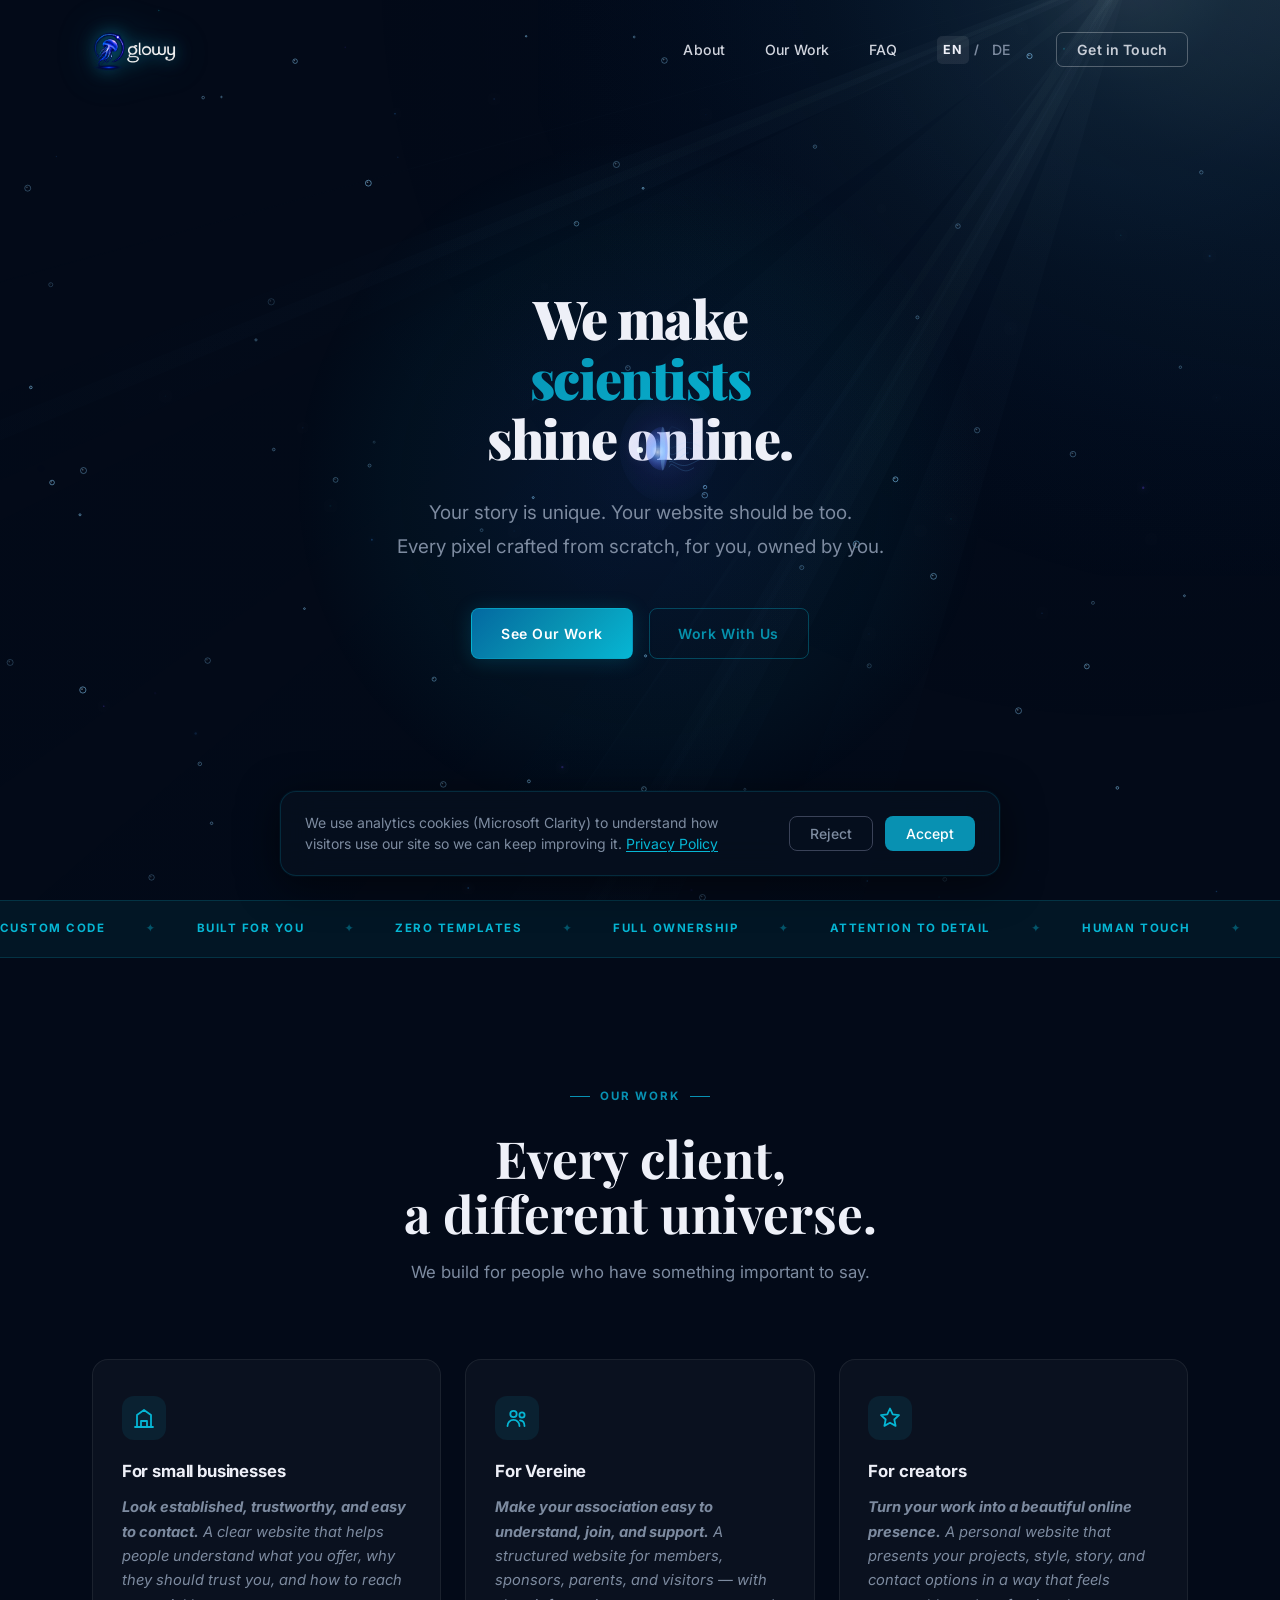
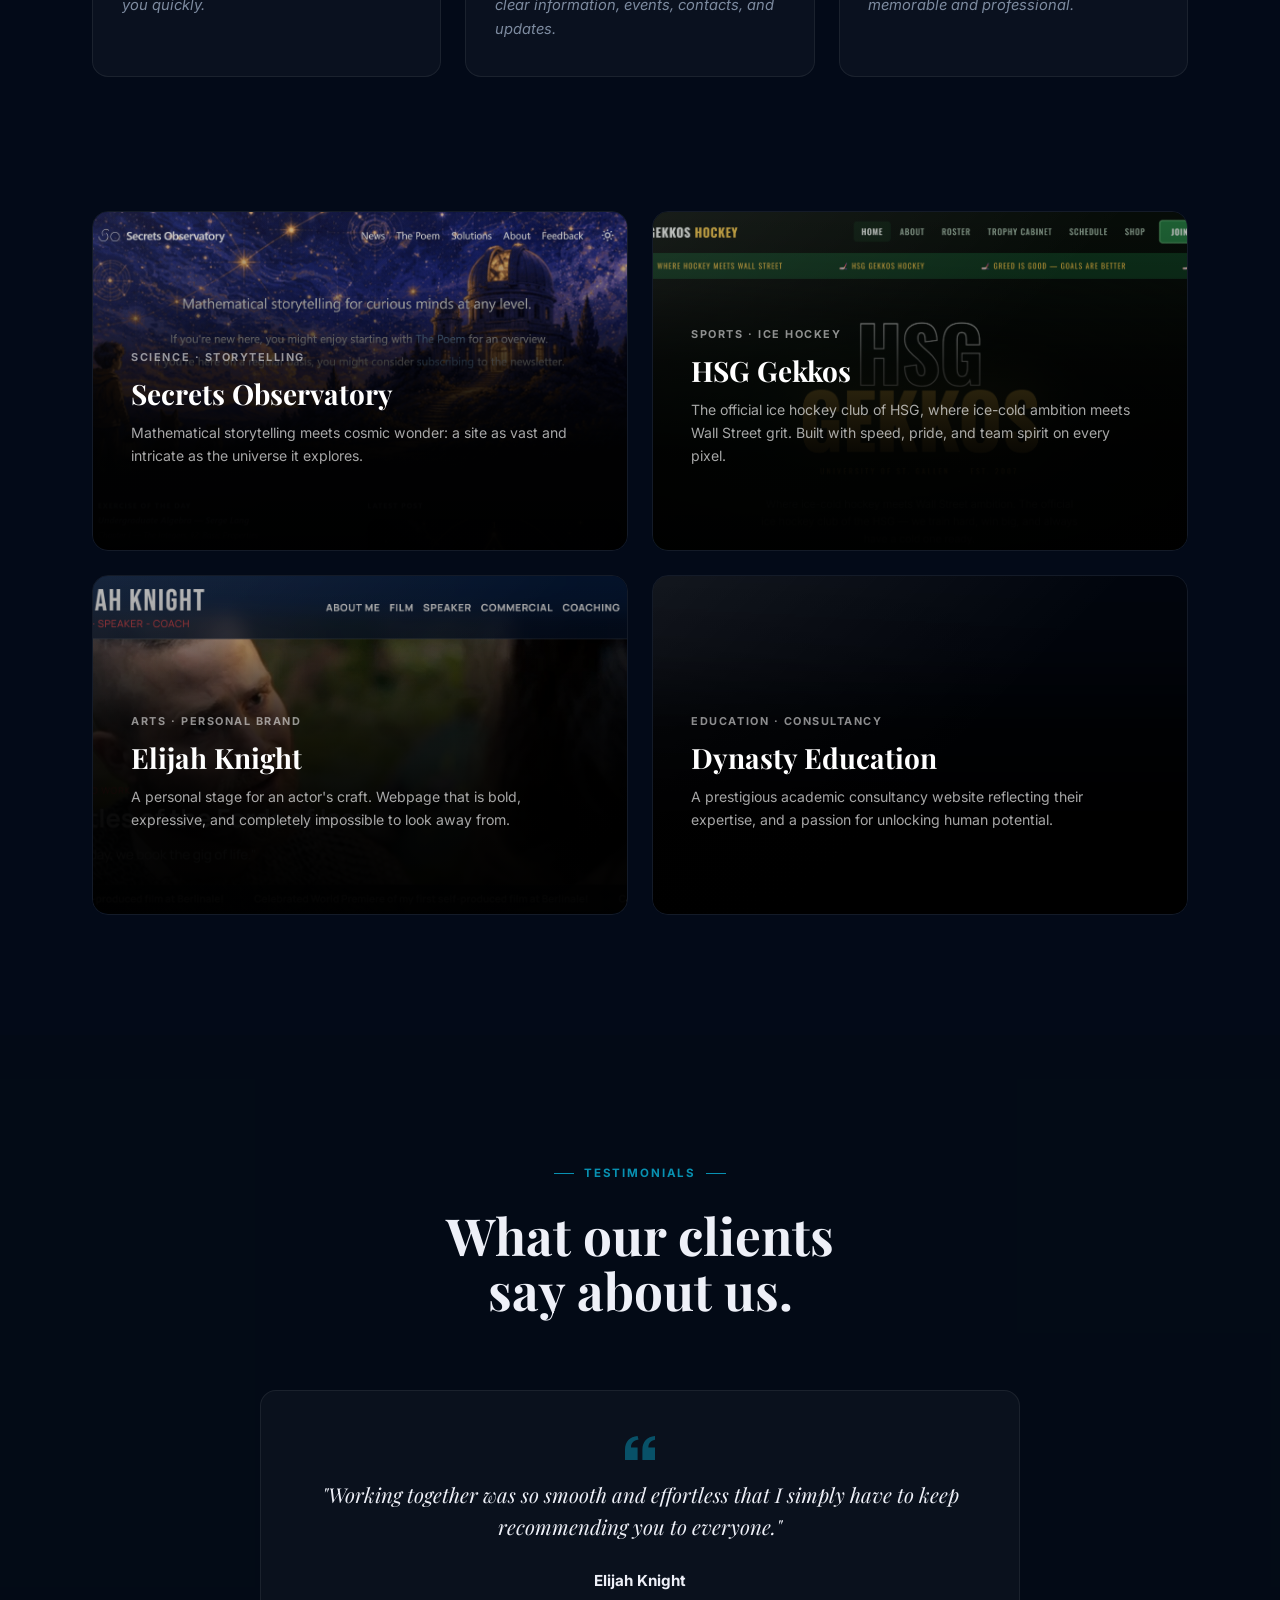
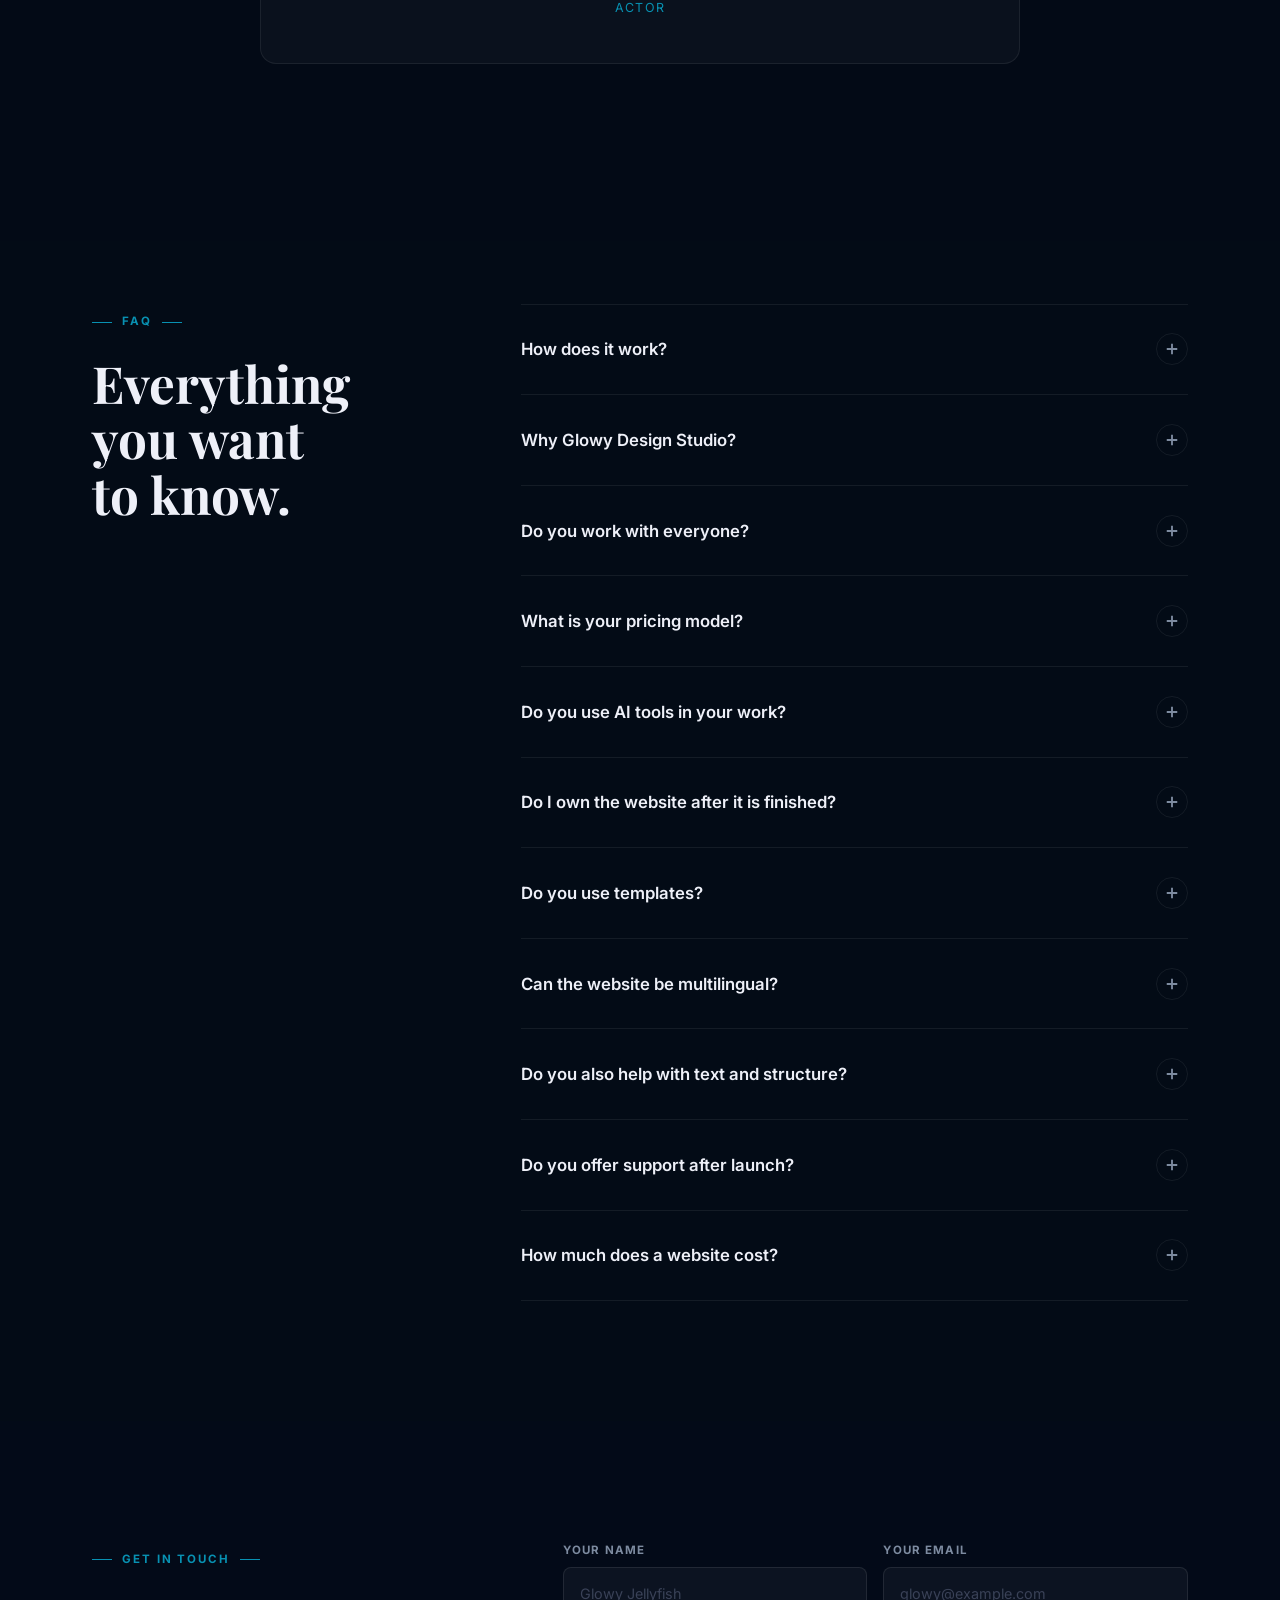
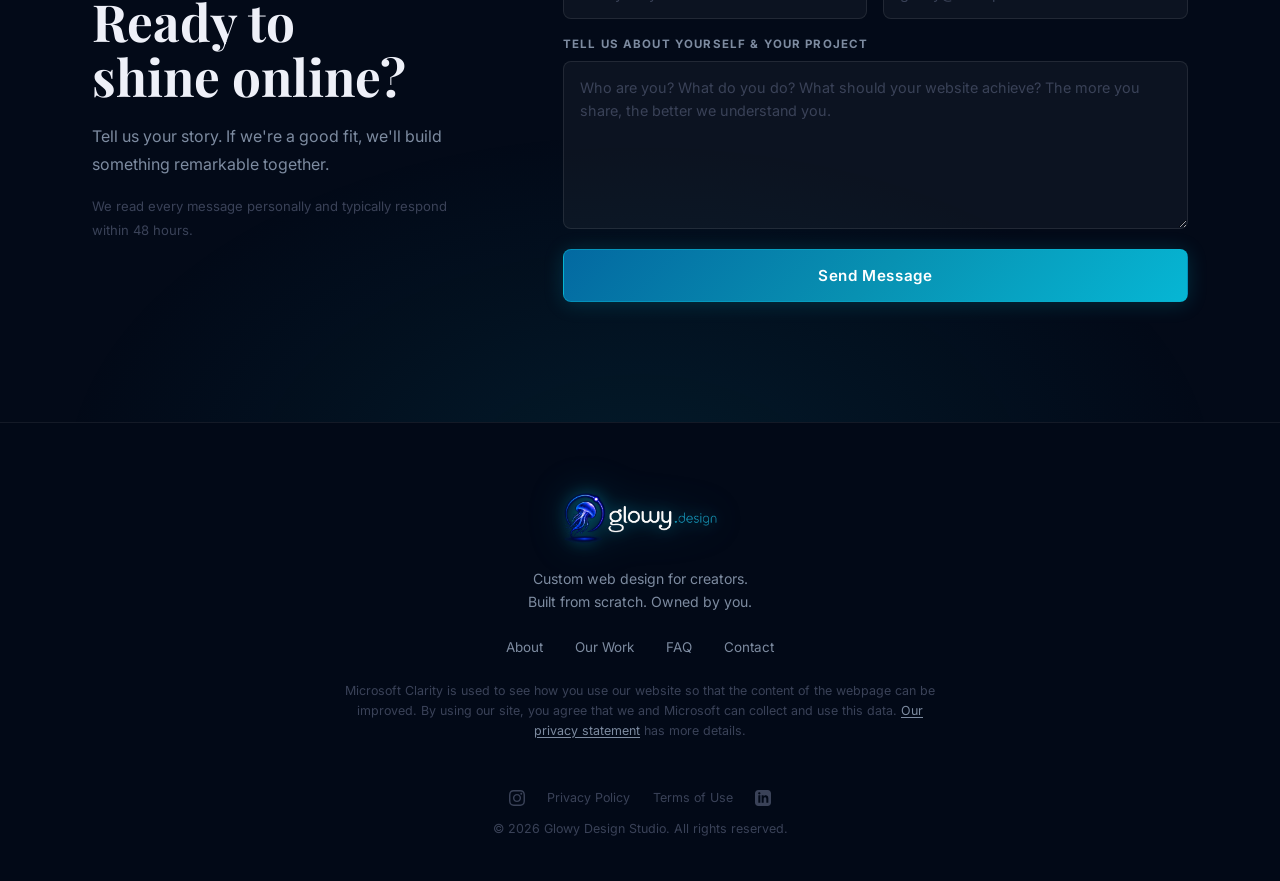
==== index.html @ 8c98df12 "updated faqs abd text" ====
<!DOCTYPE html>
<html lang="en">
<head>
  <meta charset="UTF-8">
  <meta name="viewport" content="width=device-width, initial-scale=1.0">
  <title>Glowy Design Studio │ Custom Web for Individual Creators</title>
  <meta name="description" content="Custom websites for scientists, athletes, artists, and creators. Built from scratch, tailored to you, owned by you.">
  <link rel="canonical" href="https://glowy.design/">
  <link rel="alternate" hreflang="en" href="https://glowy.design/">
  <link rel="alternate" hreflang="de" href="https://glowy.design/de/">
  <link rel="alternate" hreflang="x-default" href="https://glowy.design/">
  <meta name="robots" content="index, follow">
  <meta name="theme-color" content="#030a18">
  <meta property="og:type" content="website">
  <meta property="og:site_name" content="Glowy Design Studio">
  <meta property="og:title" content="Glowy Design Studio │ Custom Web for Individual Creators">
  <meta property="og:description" content="Custom websites for scientists, athletes, artists, and creators. Built from scratch, tailored to you, owned by you.">
  <meta property="og:url" content="https://glowy.design/">
  <meta property="og:image" content="https://glowy.design/Assets/Logo/LogoGlowyDesign.jpg">
  <meta property="og:locale" content="en_US">
  <meta property="og:locale:alternate" content="de_DE">
  <meta name="twitter:card" content="summary_large_image">
  <meta name="twitter:title" content="Glowy Design Studio │ Custom Web for Individual Creators">
  <meta name="twitter:description" content="Custom websites for scientists, athletes, artists, and creators. Built from scratch, tailored to you, owned by you.">
  <meta name="twitter:image" content="https://glowy.design/Assets/Logo/LogoGlowyDesign.jpg">
  <link rel="icon" href="Assets/Logo/transparentglowyfavicon.png" type="image/png">
  <link rel="preconnect" href="https://fonts.googleapis.com">
  <link rel="preconnect" href="https://fonts.gstatic.com" crossorigin>
  <link href="https://fonts.googleapis.com/css2?family=Playfair+Display:ital,wght@0,700;0,900;1,700&family=Inter:wght@300;400;500;600;700&display=swap" rel="stylesheet">
  <link rel="stylesheet" href="style.css">
  <script type="application/ld+json">
  {
    "@context": "https://schema.org",
    "@type": "ProfessionalService",
    "name": "Glowy Design Studio",
    "url": "https://glowy.design/",
    "logo": "https://glowy.design/Assets/Logo/LogoGlowyDesign.jpg",
    "image": "https://glowy.design/Assets/Logo/LogoGlowyDesign.jpg",
    "description": "Custom websites for scientists, athletes, artists, and creators. Built from scratch, tailored to you, owned by you.",
    "areaServed": "Worldwide",
    "availableLanguage": ["English", "German"],
    "sameAs": [
      "https://www.instagram.com/glowy.jellyfish?igsh=MWVpdTN0enRxMTg2bg==",
      "https://www.linkedin.com/company/glowy-design/"
    ]
  }
  </script>
</head>
<body>

  <div class="cursor" id="cursor"></div>
  <div class="cursor-ring" id="cursorRing"></div>

  <!-- NAV -->
  <nav id="navbar">
    <div class="nav-container">
      <a href="#hero" class="logo-img"><img src="Assets/Logo/transparentglowy.png" alt="Glowy Design Studio"></a>
      <ul class="nav-links" id="navLinks">
        <li class="mobile-nav-brand"><a href="#hero"><img src="Assets/Logo/transparentglowy.png" alt="Glowy Design Studio"></a></li>
        <li><a href="about.html">About</a></li>
        <li><a href="#showcase">Our Work</a></li>
        <li><a href="#faq">FAQ</a></li>
        <li class="nav-lang"><span class="active" aria-current="true">EN</span><span class="nav-lang-sep">/</span><a href="de/index.html" hreflang="de">DE</a></li>
        <li><a href="#contact" class="nav-cta">Get in Touch</a></li>
      </ul>
      <button class="nav-toggle" id="navToggle" aria-label="Menu">
        <span></span><span></span><span></span>
      </button>
    </div>
  </nav>

  <!-- HERO -->
  <section id="hero">
    <canvas id="particleCanvas"></canvas>
    <div class="hero-orb"></div>
    <div class="hero-content reveal">
      <h1 class="hero-headline">
        We make<br>
        <span id="rotatingWord" class="hero-rotating">exciting projects</span><br>
        shine online.
      </h1>
      <p class="hero-sub">Your story is unique. Your website should be too.<br>Every pixel crafted from scratch, for you, owned by you.</p>
      <div class="hero-ctas">
        <a href="#showcase" class="btn btn-primary">See Our Work</a>
        <a href="#contact" class="btn btn-ghost">Work With Us</a>
      </div>
    </div>
    <div class="hero-scroll"><div class="scroll-line"></div></div>
  </section>

  <!-- MARQUEE -->
  <div class="marquee-band" aria-hidden="true">
    <div class="marquee-track">
      <span>Custom Code</span><span class="mdot">✦</span>
      <span>Built for You</span><span class="mdot">✦</span>
      <span>Zero Templates</span><span class="mdot">✦</span>
      <span>Full Ownership</span><span class="mdot">✦</span>
      <span>Attention to Detail</span><span class="mdot">✦</span>
      <span>Human Touch</span><span class="mdot">✦</span>
      <span>You Are the King</span><span class="mdot">✦</span>
      <span>Custom Code</span><span class="mdot">✦</span>
      <span>Built for You</span><span class="mdot">✦</span>
      <span>Zero Templates</span><span class="mdot">✦</span>
      <span>Full Ownership</span><span class="mdot">✦</span>
      <span>Attention to Detail</span><span class="mdot">✦</span>
      <span>Human Touch</span><span class="mdot">✦</span>
      <span>You Are the King</span><span class="mdot">✦</span>
    </div>
  </div>

  <!-- SHOWCASE -->
  <section id="showcase">
    <div class="container">
      <div class="section-header reveal">
        <span class="eyebrow">Our Work</span>
        <h2>Every client,<br>a different universe.</h2>
        <p class="section-sub">We build for people who have something important to say.</p>
      </div>

      <div class="client-types-grid">
        <div class="client-type-card reveal-item">
          <span class="client-type-icon">
            <svg width="24" height="24" viewBox="0 0 24 24" fill="none" stroke="currentColor" stroke-width="1.8" stroke-linecap="round" stroke-linejoin="round"><path d="M3 21h18M5 21V9l7-5 7 5v12M9 21v-6h6v6"/></svg>
          </span>
          <h4>For small businesses</h4>
          <p><strong>Look established, trustworthy, and easy to contact.</strong> A clear website that helps people understand what you offer, why they should trust you, and how to reach you quickly.</p>
        </div>
        <div class="client-type-card reveal-item">
          <span class="client-type-icon">
            <svg width="24" height="24" viewBox="0 0 24 24" fill="none" stroke="currentColor" stroke-width="1.8" stroke-linecap="round" stroke-linejoin="round"><circle cx="8.5" cy="8" r="3.2"/><circle cx="17" cy="9" r="2.6"/><path d="M2.5 20c0-3.6 2.7-6.2 6-6.2s6 2.6 6 6.2"/><path d="M15 14.3c2.6.2 4.5 2.5 4.5 5.7"/></svg>
          </span>
          <h4>For Vereine</h4>
          <p><strong>Make your association easy to understand, join, and support.</strong> A structured website for members, sponsors, parents, and visitors — with clear information, events, contacts, and updates.</p>
        </div>
        <div class="client-type-card reveal-item">
          <span class="client-type-icon">
            <svg width="24" height="24" viewBox="0 0 24 24" fill="none" stroke="currentColor" stroke-width="1.8" stroke-linecap="round" stroke-linejoin="round"><path d="M12 2.5l2.7 5.9 6.3.7-4.7 4.4 1.3 6.4-5.6-3.2-5.6 3.2 1.3-6.4-4.7-4.4 6.3-.7z"/></svg>
          </span>
          <h4>For creators</h4>
          <p><strong>Turn your work into a beautiful online presence.</strong> A personal website that presents your projects, style, story, and contact options in a way that feels memorable and professional.</p>
        </div>
      </div>

      <p class="showcase-lead reveal">Here are some of the worlds we've created.</p>

      <div class="projects-grid">

        <a href="https://secretsobservatory.com/" target="_blank" rel="noopener" class="project-card reveal-item">
          <div class="card-bg" style="background-image:linear-gradient(rgba(0,0,0,0.15),rgba(0,0,0,0.15)),url('Assets/SecretsObservatory.png');background-size:cover;background-position:center top;"></div>
          <div class="card-shine"></div>
          <div class="card-content">
            <span class="card-tag">Science · Storytelling</span>
            <h3>Secrets Observatory</h3>
            <p>Mathematical storytelling meets cosmic wonder: a site as vast and intricate as the universe it explores.</p>
            <span class="card-link">Visit Site <svg width="14" height="14" viewBox="0 0 24 24" fill="none" stroke="currentColor" stroke-width="2.5"><path d="M7 17L17 7M17 7H7M17 7v10"/></svg></span>
          </div>
        </a>
        
        <a href="https://flairysky.github.io/gekkos/" target="_blank" rel="noopener" class="project-card reveal-item">
          <div class="card-bg" style="background-image:linear-gradient(rgba(0,0,0,0.2),rgba(0,0,0,0.2)),url('Assets/IcehockeyTeam.png');background-size:cover;background-position:center top;"></div>
          <div class="card-shine"></div>
          <div class="card-content">
            <span class="card-tag">Sports · Ice Hockey</span>
            <h3>HSG Gekkos</h3>
            <p>The official ice hockey club of HSG, where ice-cold ambition meets Wall Street grit. Built with speed, pride, and team spirit on every pixel.</p>
            <span class="card-link">Visit Site <svg width="14" height="14" viewBox="0 0 24 24" fill="none" stroke="currentColor" stroke-width="2.5"><path d="M7 17L17 7M17 7H7M17 7v10"/></svg></span>
          </div>
        </a>

        <a href="https://actorelijahknight.github.io/ActorEliah/" target="_blank" rel="noopener" class="project-card reveal-item">
          <div class="card-bg" style="background-image:linear-gradient(rgba(0,0,0,0.28),rgba(0,0,0,0.28)),url('Assets/EliahKnight.png');background-size:cover;background-position:center top;"></div>
          <div class="card-shine"></div>
          <div class="card-content">
            <span class="card-tag">Arts · Personal Brand</span>
            <h3>Elijah Knight</h3>
            <p>A personal stage for an actor's craft. Webpage that is bold, expressive, and completely impossible to look away from.</p>
            <span class="card-link">Visit Site <svg width="14" height="14" viewBox="0 0 24 24" fill="none" stroke="currentColor" stroke-width="2.5"><path d="M7 17L17 7M17 7H7M17 7v10"/></svg></span>
          </div>
        </a>

        <a href="https://dynastyeducation.org/" target="_blank" rel="noopener" class="project-card reveal-item">
          <div class="card-bg" style="background-image:linear-gradient(rgba(0,0,0,0.42),rgba(0,0,0,0.42)),url('Assets/DynastyEducation.png');background-size:cover;background-position:center top;"></div>
          <div class="card-shine"></div>
          <div class="card-content">
            <span class="card-tag">Education · Consultancy</span>
            <h3>Dynasty Education</h3>
            <p>A prestigious academic consultancy website reflecting their expertise, and a passion for unlocking human potential.</p>
            <span class="card-link">Visit Site <svg width="14" height="14" viewBox="0 0 24 24" fill="none" stroke="currentColor" stroke-width="2.5"><path d="M7 17L17 7M17 7H7M17 7v10"/></svg></span>
          </div>
        </a>

      </div>
    </div>
  </section>

  <!-- TESTIMONIALS -->
  <section id="testimonials">
    <div class="container">
      <div class="section-header reveal">
        <span class="eyebrow">Testimonials</span>
        <h2>What our clients<br>say about us.</h2>
      </div>
      <div class="testimonial-grid">
        <div class="testimonial-card reveal-item">
          <span class="quote-mark" aria-hidden="true">
            <svg width="30" height="24" viewBox="0 0 30 24" fill="currentColor"><path d="M0 24V13.8C0 5.4 4.8 0.6 12.6 0L13.5 3.6C8.4 4.5 6 7.2 6 11.4H12.6V24H0ZM17.4 24V13.8C17.4 5.4 22.2 0.6 30 0L30.9 3.6C25.8 4.5 23.4 7.2 23.4 11.4H30V24H17.4Z"/></svg>
          </span>
          <p class="testimonial-text">"Working together was so smooth and effortless that I simply have to keep recommending you to everyone."</p>
          <div class="testimonial-author">
            <span class="testimonial-name">Elijah Knight</span>
            <span class="testimonial-role">Actor</span>
          </div>
        </div>
      </div>
    </div>
  </section>

  <!-- FAQ -->
  <section id="faq">
    <div class="container">
      <div class="faq-layout">
        <div class="faq-header reveal-left">
          <span class="eyebrow">FAQ</span>
          <h2>Everything<br>you want<br>to know.</h2>
        </div>
        <div class="faq-items">

          <div class="faq-item reveal-item">
            <button class="faq-q" aria-expanded="false">
              How does it work?
              <span class="faq-icon">
                <svg width="18" height="18" viewBox="0 0 24 24" fill="none" stroke="currentColor" stroke-width="2.5"><path d="M12 5v14M5 12h14"/></svg>
              </span>
            </button>
            <div class="faq-a">
              <div class="faq-ai">
                <p>Our process is built entirely around you — not a template, not a trend, not an algorithm. Here's how it goes:</p>
                <ul>
                  <li><strong>Deep alignment.</strong> We start by getting to know you: your personality, goals, and aesthetic. We want to understand what you want to communicate to the world before we write a single line.</li>
                  <li><strong>Built from scratch.</strong> Every line of code, every design decision, every animation is created from the ground up. We never use templates or pre-built components.</li>
                  <li><strong>You own it completely.</strong> When your site is ready, every file is transferred to you. It's yours, no strings attached, no platform lock-in.</li>
                  <li><strong>You're in control.</strong> Update it yourself whenever you like, or let us handle it for a small monthly fee. Send us your content (news, photos, updates) and we'll implement it quickly and beautifully.</li>
                  <li><strong>Analytics that matter.</strong> We set up tracking so you can see exactly how your site performs. This means that you can seewho visits, what they engage with, and where you can improve. Data drives every iteration.</li>
                  <li><strong>We evolve with you.</strong> As you grow, your website can grow too. We're always available for adjustments and new chapters whenever you need them.</li>
                </ul>
              </div>
            </div>
          </div>

          <div class="faq-item reveal-item">
            <button class="faq-q" aria-expanded="false">
              Why Glowy Design Studio?
              <span class="faq-icon">
                <svg width="18" height="18" viewBox="0 0 24 24" fill="none" stroke="currentColor" stroke-width="2.5"><path d="M12 5v14M5 12h14"/></svg>
              </span>
            </button>
            <div class="faq-a">
              <div class="faq-ai">
                <p>There are many designers out there. Here's what makes us different:</p>
                <ul>
                  <li><strong>The human touch AI can't replace.</strong> AI can generate a website in seconds. It cannot understand your story, your nuance, your vision. We can. And we do.</li>
                  <li><strong>Zero templates, ever.</strong> Your website will never look like anyone else's. Everything is designed and built from scratch, for you individually.</li>
                  <li><strong>You own everything.</strong> This is not a subscription to our platform. You receive the full codebase and own it outright.</li>
                  <li><strong>Obsessive attention to detail.</strong> Have a look at the sample of our past work: every element, every interaction is intentional. We don't ship anything we're not proud of.</li>
                  <li><strong>Marketing built in.</strong> A beautiful website is only half the story. We build with your audience in mind, making sure your site works hard for you.</li>
                  <li><strong>Quick, responsive updates.</strong> Need to add news, refresh a bio, or update a section? We move fast and keep your site current.</li>
                </ul>
              </div>
            </div>
          </div>

          <div class="faq-item reveal-item">
            <button class="faq-q" aria-expanded="false">
              Do you work with everyone?
              <span class="faq-icon">
                <svg width="18" height="18" viewBox="0 0 24 24" fill="none" stroke="currentColor" stroke-width="2.5"><path d="M12 5v14M5 12h14"/></svg>
              </span>
            </button>
            <div class="faq-a">
              <div class="faq-ai">
                <p>Honestly? No, and we say that with pride.</p>
                <p>We take on a very limited number of projects because we believe every client deserves our full, undivided attention. We carefully select who we work with, not to be exclusive for the sake of it, but because the quality of our work demands genuine focus and real connection.</p>
                <p>Before we begin anything, we want to truly understand your world, your audience, and your ambitions. As you can see in our past works, we pay attention to every small detail, every nuance, every element done to perfection. That level of care simply isn't possible if we're juggling dozens of projects at once.</p>
                <p>If you take your work seriously and want a web presence that reflects that, we'd love to talk.</p>
              </div>
            </div>
          </div>

          <div class="faq-item reveal-item">
            <button class="faq-q" aria-expanded="false">
              What is your pricing model?
              <span class="faq-icon">
                <svg width="18" height="18" viewBox="0 0 24 24" fill="none" stroke="currentColor" stroke-width="2.5"><path d="M12 5v14M5 12h14"/></svg>
              </span>
            </button>
            <div class="faq-a">
              <div class="faq-ai">
                <p>Since, every project we work on is very unique, there is no single standardized pricing model we would follow.</p>
                <p>We believe in meeting clients individual needs and expectations, which is why we prefer to discuss the specifics of each project individually.</p>
              </div>
            </div>
          </div>

          <div class="faq-item reveal-item">
            <button class="faq-q" aria-expanded="false">
              Do you use AI tools in your work?
              <span class="faq-icon">
                <svg width="18" height="18" viewBox="0 0 24 24" fill="none" stroke="currentColor" stroke-width="2.5"><path d="M12 5v14M5 12h14"/></svg>
              </span>
            </button>
            <div class="faq-a">
              <div class="faq-ai">
                <p>Yes, as not using them would lead to inefficiencies, dramatically higher costs for our clients, and missed opportunities.</p>
                <p>However, we are aware that the value we bring to you is in our personal touch and understanding, and is not generated by AI tools, which we use strategically to streamline our workflow and iterate quicker, among other things.</p>

              </div>
            </div>
          </div>

          <div class="faq-item reveal-item">
            <button class="faq-q" aria-expanded="false">
              Do I own the website after it is finished?
              <span class="faq-icon">
                <svg width="18" height="18" viewBox="0 0 24 24" fill="none" stroke="currentColor" stroke-width="2.5"><path d="M12 5v14M5 12h14"/></svg>
              </span>
            </button>
            <div class="faq-a">
              <div class="faq-ai">
                <p>Yes. Your website is fully yours. You own the code, content, design assets, and final files created for your project.</p>
              </div>
            </div>
          </div>

          <div class="faq-item reveal-item">
            <button class="faq-q" aria-expanded="false">
              Do you use templates?
              <span class="faq-icon">
                <svg width="18" height="18" viewBox="0 0 24 24" fill="none" stroke="currentColor" stroke-width="2.5"><path d="M12 5v14M5 12h14"/></svg>
              </span>
            </button>
            <div class="faq-a">
              <div class="faq-ai">
                <p>No. We do not simply fill generic templates. Every website is designed around your project, your story, and your audience.</p>
              </div>
            </div>
          </div>

          <div class="faq-item reveal-item">
            <button class="faq-q" aria-expanded="false">
              Can the website be multilingual?
              <span class="faq-icon">
                <svg width="18" height="18" viewBox="0 0 24 24" fill="none" stroke="currentColor" stroke-width="2.5"><path d="M12 5v14M5 12h14"/></svg>
              </span>
            </button>
            <div class="faq-a">
              <div class="faq-ai">
                <p>Yes. We can build multilingual websites for clients who want to reach audiences in different languages, for example English and German, or German and French.</p>
              </div>
            </div>
          </div>

          <div class="faq-item reveal-item">
            <button class="faq-q" aria-expanded="false">
              Do you also help with text and structure?
              <span class="faq-icon">
                <svg width="18" height="18" viewBox="0 0 24 24" fill="none" stroke="currentColor" stroke-width="2.5"><path d="M12 5v14M5 12h14"/></svg>
              </span>
            </button>
            <div class="faq-a">
              <div class="faq-ai">
                <p>Yes. We help you shape the structure, messaging, and wording of the website so that visitors quickly understand who you are, what you offer, and how to contact you.</p>
              </div>
            </div>
          </div>

          <div class="faq-item reveal-item">
            <button class="faq-q" aria-expanded="false">
              Do you offer support after launch?
              <span class="faq-icon">
                <svg width="18" height="18" viewBox="0 0 24 24" fill="none" stroke="currentColor" stroke-width="2.5"><path d="M12 5v14M5 12h14"/></svg>
              </span>
            </button>
            <div class="faq-a">
              <div class="faq-ai">
                <p>Yes. We offer monthly, weekly, and priority care plans for clients who want regular updates, maintenance, or support after the website is online.</p>
              </div>
            </div>
          </div>

          <div class="faq-item reveal-item">
            <button class="faq-q" aria-expanded="false">
              How much does a website cost?
              <span class="faq-icon">
                <svg width="18" height="18" viewBox="0 0 24 24" fill="none" stroke="currentColor" stroke-width="2.5"><path d="M12 5v14M5 12h14"/></svg>
              </span>
            </button>
            <div class="faq-a">
              <div class="faq-ai">
                <p>Projects usually start at <strong>CHF 990</strong> for a refined one-page website. Most complete websites range between <strong>CHF 2,500 and CHF 4,500</strong>, depending on the number of pages, content, animations, and technical needs.</p>
                <p>Fully Flagship advanced brand experiences, including custom visual direction, logo refinement, animations, or multilingual setup, usually start at <strong>CHF 4,500</strong>.</p>
                <p>After a short conversation, we provide a clear fixed quote before the project begins.</p>
              </div>
            </div>
          </div>

        </div>
      </div>
    </div>
  </section>

  <!-- CONTACT -->
  <section id="contact">
    <div class="contact-glow"></div>
    <div class="container">
      <div class="contact-layout">
        <div class="contact-info reveal-left">
          <span class="eyebrow">Get in Touch</span>
          <h2>Ready to<br>shine online?</h2>
          <p>Tell us your story. If we're a good fit, we'll build something remarkable together.</p>
          <p class="contact-note">We read every message personally and typically respond within 48 hours.</p>
        </div>
        <div class="reveal-right">
          <form action="https://formspree.io/f/xzdlgdgo" method="POST" class="contact-form">
            <div class="form-row">
              <div class="form-group">
                <label for="cf-name">Your name</label>
                <input type="text" id="cf-name" name="name" placeholder="Glowy Jellyfish" required>
              </div>
              <div class="form-group">
                <label for="cf-email">Your email</label>
                <input type="email" id="cf-email" name="email" placeholder="glowy@example.com" required>
              </div>
            </div>
            <div class="form-group">
              <label for="cf-msg">Tell us about yourself &amp; your project</label>
              <textarea id="cf-msg" name="message" rows="6" placeholder="Who are you? What do you do? What should your website achieve? The more you share, the better we understand you." required></textarea>
            </div>
            <button type="submit" class="btn btn-primary btn-lg">Send Message</button>
          </form>
        </div>
      </div>
    </div>
  </section>

  <!-- FOOTER -->
  <footer>
    <div class="container">
      <div class="footer-inner">
        <a href="#hero" class="footer-logo"><img src="Assets/Logo/glowy_design_hex158FB0_TRUE_TRANSPARENT.png" alt="Glowy Design Studio"></a>
        <p class="footer-tagline">Custom web design for creators.<br>Built from scratch. Owned by you.</p>
        <nav class="footer-nav">
          <a href="#about">About</a>
          <a href="#showcase">Our Work</a>
          <a href="#faq">FAQ</a>
          <a href="#contact">Contact</a>
        </nav>
        <p class="footer-clarity">Microsoft Clarity is used to see how you use our website so that the content of the webpage can be improved. By using our site, you agree that we and Microsoft can collect and use this data. <a href="privacy.html">Our privacy statement</a> has more details.</p>
        <div class="footer-bottom">
          <nav class="footer-legal">
            <a href="https://www.instagram.com/glowy.jellyfish?igsh=MWVpdTN0enRxMTg2bg==" target="_blank" rel="noopener noreferrer" class="footer-social-link" aria-label="Glowy Design Studio on Instagram">
              <svg xmlns="http://www.w3.org/2000/svg" width="16" height="16" viewBox="0 0 24 24" fill="currentColor" aria-hidden="true"><path d="M12 2.163c3.204 0 3.584.012 4.85.07 3.252.148 4.771 1.691 4.919 4.919.058 1.265.069 1.645.069 4.849 0 3.205-.012 3.584-.069 4.849-.149 3.225-1.664 4.771-4.919 4.919-1.266.058-1.644.07-4.85.07-3.204 0-3.584-.012-4.849-.07-3.26-.149-4.771-1.699-4.919-4.92-.058-1.265-.07-1.644-.07-4.849 0-3.204.013-3.583.07-4.849.149-3.227 1.664-4.771 4.919-4.919 1.266-.057 1.645-.069 4.849-.069zm0-2.163c-3.259 0-3.667.014-4.947.072-4.358.2-6.78 2.618-6.98 6.98-.059 1.281-.073 1.689-.073 4.948 0 3.259.014 3.668.072 4.948.2 4.358 2.618 6.78 6.98 6.98 1.281.058 1.689.072 4.948.072 3.259 0 3.668-.014 4.948-.072 4.354-.2 6.782-2.618 6.979-6.98.059-1.28.073-1.689.073-4.948 0-3.259-.014-3.667-.072-4.947-.196-4.354-2.617-6.78-6.979-6.98-1.281-.059-1.69-.073-4.949-.073zm0 5.838c-3.403 0-6.162 2.759-6.162 6.162s2.759 6.163 6.162 6.163 6.162-2.759 6.162-6.163c0-3.403-2.759-6.162-6.162-6.162zm0 10.162c-2.209 0-4-1.79-4-4 0-2.209 1.791-4 4-4s4 1.791 4 4c0 2.21-1.791 4-4 4zm6.406-11.845c-.796 0-1.441.645-1.441 1.44s.645 1.44 1.441 1.44c.795 0 1.439-.645 1.439-1.44s-.644-1.44-1.439-1.44z"/></svg>
            </a>
            <a href="privacy.html">Privacy Policy</a>
            <a href="terms.html">Terms of Use</a>
            <a href="https://www.linkedin.com/company/glowy-design/" target="_blank" rel="noopener noreferrer" class="footer-social-link" aria-label="Glowy Design Studio on LinkedIn">
              <svg xmlns="http://www.w3.org/2000/svg" width="16" height="16" viewBox="0 0 24 24" fill="currentColor" aria-hidden="true"><path d="M19 0h-14c-2.761 0-5 2.239-5 5v14c0 2.761 2.239 5 5 5h14c2.762 0 5-2.239 5-5v-14c0-2.761-2.238-5-5-5zm-11 19h-3v-11h3v11zm-1.5-12.268c-.966 0-1.75-.79-1.75-1.764s.784-1.764 1.75-1.764 1.75.79 1.75 1.764-.783 1.764-1.75 1.764zm13.5 12.268h-3v-5.604c0-3.368-4-3.113-4 0v5.604h-3v-11h3v1.765c1.396-2.586 7-2.777 7 2.476v6.759z"/></svg>
            </a>
          </nav>
          <p class="footer-copy">© 2026 Glowy Design Studio. All rights reserved.</p>
        </div>
      </div>
    </div>
  </footer>

  <!-- COOKIE BANNER -->
  <div id="cookieBanner" class="cookie-banner" role="region" aria-label="Cookie consent">
    <div class="cookie-banner-inner">
      <p class="cookie-text">
        We use analytics cookies (Microsoft Clarity) to understand how visitors use our site so we can keep improving it.
        <a href="privacy.html" class="cookie-link">Privacy Policy</a>
      </p>
      <div class="cookie-actions">
        <button id="cookieReject" class="btn-cookie btn-cookie-reject">Reject</button>
        <button id="cookieAccept" class="btn-cookie btn-cookie-accept">Accept</button>
      </div>
    </div>
  </div>

  <script src="script.js"></script>
</body>
</html>
---- style.css ----
/* ===== VARIABLES & RESET ===== */
:root {
  --bg:       #030a18;
  --bg-alt:   #060f1e;
  --primary:  #0891b2;
  --p-dim:    rgba(8,145,178,0.12);
  --p-glow:   rgba(8,145,178,0.35);
  --accent:   #06B6D4;
  --text:     #EEF0F8;
  --muted:    #7D8BA0;
  --dim:      #3A4258;
  --card-bg:  rgba(255,255,255,0.03);
  --card-bd:  rgba(255,255,255,0.07);
  --fh:       'Playfair Display', Georgia, serif;
  --fb:       'Inter', system-ui, sans-serif;
  --mw:       1160px;
  --sp:       120px;
  --r:        16px;
  --ease:     0.35s ease;
}

*, *::before, *::after { box-sizing: border-box; margin: 0; padding: 0; }
html { scroll-behavior: smooth; font-size: 16px; }
body {
  background: var(--bg);
  color: var(--text);
  font-family: var(--fb);
  line-height: 1.7;
  overflow-x: hidden;
  -webkit-font-smoothing: antialiased;
}
a { color: inherit; text-decoration: none; }
ul { list-style: none; }
button { cursor: pointer; border: none; background: none; font-family: inherit; color: inherit; }
img, svg { display: block; }

/* ===== CUSTOM CURSOR ===== */
.cursor {
  width: 8px; height: 8px;
  background: var(--primary);
  border-radius: 50%;
  position: fixed; top: 0; left: 0;
  pointer-events: none; z-index: 9999;
  transform: translate(-50%,-50%);
}
.cursor-ring {
  width: 34px; height: 34px;
  border: 1.5px solid rgba(8,145,178,0.5);
  border-radius: 50%;
  position: fixed; top: 0; left: 0;
  pointer-events: none; z-index: 9998;
  transform: translate(-50%,-50%);
  transition: width 0.3s, height 0.3s, opacity 0.3s;
}
.cursor-ring.grow { width: 54px; height: 54px; opacity: 0.5; }

/* ===== UTILITIES ===== */
.container { max-width: var(--mw); margin: 0 auto; padding: 0 2rem; }

.eyebrow {
  display: inline-flex;
  align-items: center;
  gap: 0.65rem;
  font-size: 0.72rem;
  font-weight: 700;
  letter-spacing: 0.16em;
  text-transform: uppercase;
  color: var(--primary);
  margin-bottom: 1.5rem;
}
.eyebrow::before, .eyebrow::after {
  content: '';
  display: block;
  width: 20px; height: 1px;
  background: var(--primary);
  flex-shrink: 0;
}

h2 {
  font-family: var(--fh);
  font-size: clamp(2.4rem, 4vw, 3.8rem);
  font-weight: 700;
  line-height: 1.08;
  color: var(--text);
}
h2 em { font-style: italic; color: var(--primary); }
h3 { font-family: var(--fh); font-size: 1.8rem; font-weight: 700; line-height: 1.2; }
p { color: var(--muted); line-height: 1.8; }

.btn {
  display: inline-flex;
  align-items: center;
  gap: 0.6rem;
  padding: 0.78rem 1.8rem;
  border-radius: 8px;
  font-weight: 600;
  font-size: 0.875rem;
  transition: all var(--ease);
  letter-spacing: 0.04em;
  position: relative;
  overflow: hidden;
}
.btn-primary {
  background: linear-gradient(135deg, #0369a1 0%, #0891b2 50%, #06b6d4 100%);
  color: #ffffff;
  border: 1px solid rgba(6,182,212,0.5);
  box-shadow: 0 2px 20px rgba(6,182,212,0.2);
}
.btn-primary:hover {
  background: linear-gradient(135deg, #0284c7 0%, #06b6d4 50%, #22d3ee 100%);
  transform: translateY(-2px);
  box-shadow: 0 6px 32px rgba(6,182,212,0.38);
}
.btn-ghost {
  background: transparent;
  border: 1px solid rgba(6,182,212,0.32);
  color: rgba(6,182,212,0.78);
}
.btn-ghost:hover {
  border-color: rgba(6,182,212,0.65);
  color: #22d3ee;
  background: rgba(6,182,212,0.08);
  transform: translateY(-2px);
}
.btn-lg { padding: 1rem 2.4rem; font-size: 0.95rem; }

/* ===== SCROLL REVEAL ===== */
.reveal        { opacity:0; transform:translateY(32px); transition:opacity 0.8s ease, transform 0.8s ease; }
.reveal-left   { opacity:0; transform:translateX(-40px); transition:opacity 0.8s ease, transform 0.8s ease; }
.reveal-right  { opacity:0; transform:translateX(40px);  transition:opacity 0.8s ease, transform 0.8s ease; }
.reveal-item   { opacity:0; transform:translateY(20px); transition:opacity 0.7s ease, transform 0.7s ease; }
.reveal.v, .reveal-left.v, .reveal-right.v, .reveal-item.v { opacity:1; transform:translate(0); }
.reveal-item:nth-child(1){transition-delay:0.05s}
.reveal-item:nth-child(2){transition-delay:0.15s}
.reveal-item:nth-child(3){transition-delay:0.25s}
.reveal-item:nth-child(4){transition-delay:0.35s}
.reveal-item:nth-child(5){transition-delay:0.45s}
.reveal-item:nth-child(6){transition-delay:0.55s}

/* ===== LOGO IMAGE ===== */
.logo-img {
  display: flex;
  align-items: center;
}
.logo-img img {
  height: 44px;
  width: auto;
  display: block;
  filter: drop-shadow(0 0 8px rgba(8,145,178,0.65)) drop-shadow(0 0 18px rgba(8,145,178,0.3));
  transition: filter var(--ease), transform var(--ease);
}
.logo-img:hover img {
  filter: drop-shadow(0 0 14px rgba(8,145,178,0.9)) drop-shadow(0 0 28px rgba(8,145,178,0.55));
  transform: scale(1.04);
}

/* ===== NAVBAR ===== */
#navbar {
  position: fixed; top: 0; left: 0; right: 0;
  z-index: 500;
  padding: 1.75rem 0;
  transition: padding var(--ease), background var(--ease), border-color var(--ease);
}
#navbar.scrolled {
  padding: 1rem 0;
  background: rgba(7,10,18,0.92);
  backdrop-filter: blur(24px);
  -webkit-backdrop-filter: blur(24px);
  border-bottom: 1px solid var(--card-bd);
}
.nav-container {
  max-width: var(--mw); margin: 0 auto; padding: 0 2rem;
  display: flex; align-items: center; justify-content: space-between;
}
.logo {
  font-family: var(--fh);
  font-size: 1.5rem; font-weight: 700;
  letter-spacing: -0.02em;
}
.logo span { color: var(--primary); }
.nav-links { display: flex; align-items: center; gap: 2.5rem; }
.nav-links a {
  font-size: 0.88rem; font-weight: 500; color: rgba(238,240,248,0.88);
  transition: color var(--ease); letter-spacing: 0.01em;
}
.nav-links a:hover { color: #ffffff; }
.nav-cta {
  background: transparent !important;
  color: rgba(238,240,248,0.82) !important;
  padding: 0.5rem 1.25rem;
  border-radius: 7px;
  font-weight: 600 !important;
  border: 1px solid rgba(255,255,255,0.28) !important;
  box-shadow: none !important;
  letter-spacing: 0.03em;
}
.nav-cta:hover { background: rgba(255,255,255,0.08) !important; border-color: rgba(255,255,255,0.52) !important; color: var(--text) !important; transform: translateY(-1px); }

/* Language switcher */
.nav-lang {
  display: flex; align-items: center; gap: 0.35rem;
  font-size: 0.78rem; font-weight: 700; letter-spacing: 0.04em;
}
.nav-lang span, .nav-lang a {
  padding: 0.2rem 0.4rem;
  border-radius: 5px;
  color: var(--muted);
  transition: color var(--ease), background var(--ease);
}
.nav-lang a:hover { color: var(--text); }
.nav-lang .active { color: var(--text); background: rgba(255,255,255,0.08); }
.nav-lang-sep { color: var(--dim); padding: 0 !important; }
.nav-toggle { display: none; flex-direction: column; gap: 5px; padding: 4px; }
.mobile-nav-brand { display: none; }
#navbar.nav-open {
  backdrop-filter: none !important;
  -webkit-backdrop-filter: none !important;
  background: transparent !important;
  border-bottom: none !important;
}
.nav-toggle span { display: block; width: 24px; height: 2px; background: var(--text); border-radius: 2px; transition: all var(--ease); }

/* ===== HERO ===== */
#hero {
  position: relative;
  min-height: 100vh;
  display: flex; align-items: center; justify-content: center;
  overflow: hidden;
  padding: 8rem 2rem 5rem;
}
#hero::before {
  content: '';
  position: absolute;
  top: -8%; right: -4%;
  width: 62%; height: 72%;
  background: radial-gradient(ellipse at top right,
    rgba(155,228,255,0.15) 0%,
    rgba(75,185,255,0.065) 28%,
    rgba(18,118,200,0.022) 58%,
    transparent 75%
  );
  pointer-events: none;
  z-index: 1;
  animation: heroSunGlow 7s ease-in-out infinite;
}
@keyframes heroSunGlow {
  0%, 100% { opacity: 0.78; }
  50%       { opacity: 1; }
}
#particleCanvas { position: absolute; inset: 0; width: 100%; height: 100%; }

.hero-orb {
  position: absolute;
  top: 15%; left: 50%; transform: translateX(-50%);
  width: 700px; height: 700px;
  border-radius: 50%;
  background: radial-gradient(circle, rgba(40,120,255,0.10) 0%, rgba(6,182,212,0.04) 50%, transparent 70%);
  pointer-events: none;
  animation: orbPulse 7s ease-in-out infinite;
}
@keyframes orbPulse {
  0%,100% { transform: translateX(-50%) scale(1); opacity:0.7; }
  50%      { transform: translateX(-50%) scale(1.18); opacity:1; }
}

.hero-content { position: relative; z-index: 2; text-align: center; max-width: 880px; }

.hero-eyebrow {
  display: inline-block;
  font-size: 0.78rem; font-weight: 700; letter-spacing: 0.18em;
  text-transform: uppercase; color: var(--primary);
  margin-bottom: 2rem;
  padding: 0.4rem 1.1rem;
  border: 1px solid rgba(8,145,178,0.3);
  border-radius: 100px;
  background: rgba(8,145,178,0.06);
  animation: pillowGlow 3.5s ease-in-out infinite;
}
@keyframes pillowGlow {
  0%,100% { box-shadow: 0 0 10px rgba(8,145,178,0.08); }
  50%      { box-shadow: 0 0 22px rgba(8,145,178,0.28); }
}

.hero-headline {
  font-family: var(--fh);
  font-size: clamp(2rem, 4.2vw, 3.8rem);
  font-weight: 900; line-height: 1.08;
  letter-spacing: -0.03em;
  margin-bottom: 1.8rem;
}
.hero-rotating {
  display: inline-block;
  background: linear-gradient(130deg, var(--primary) 0%, var(--accent) 100%);
  -webkit-background-clip: text; -webkit-text-fill-color: transparent;
  background-clip: text;
  min-width: 320px; text-align: center;
  line-height: 1.15;
  padding-bottom: 0.18em;
  margin-bottom: -0.18em;
  transition: opacity 0.25s ease, transform 0.25s ease;
}
.hero-rotating.out { opacity:0; transform: translateY(-14px); }

.hero-sub {
  font-size: clamp(1rem, 1.8vw, 1.18rem);
  color: var(--muted); margin-bottom: 2.8rem; line-height: 1.8;
}
.hero-ctas { display: flex; gap: 1rem; justify-content: center; flex-wrap: wrap; }

.hero-scroll { position: absolute; bottom: 2.5rem; left: 50%; transform: translateX(-50%); z-index: 2; }
.scroll-line {
  width: 1px; height: 56px;
  background: linear-gradient(to bottom, transparent, var(--primary), transparent);
  margin: 0 auto;
  animation: scrollPulse 2.2s ease-in-out infinite;
}
@keyframes scrollPulse {
  0%,100% { opacity:0.2; transform:scaleY(0.7); }
  50%      { opacity:1;   transform:scaleY(1); }
}

/* ===== MARQUEE ===== */
.marquee-band {
  overflow: hidden;
  padding: 1.15rem 0;
  background: rgba(6,182,212,0.07);
  border-top: 1px solid rgba(6,182,212,0.18);
  border-bottom: 1px solid rgba(6,182,212,0.18);
}
.marquee-track {
  display: flex; gap: 2.5rem;
  white-space: nowrap;
  animation: marquee 28s linear infinite;
}
.marquee-track span {
  font-size: 0.72rem; font-weight: 700;
  letter-spacing: 0.13em; text-transform: uppercase;
  color: var(--accent);
}
.mdot { opacity: 0.4 !important; }
@keyframes marquee { 0%{transform:translateX(0)} 100%{transform:translateX(-50%)} }

/* ===== ABOUT ===== */
#about {
  padding: var(--sp) 0;
  background: var(--bg-alt);
  position: relative; overflow: hidden;
}
#about::before {
  content: '';
  position: absolute; top: -160px; right: -160px;
  width: 450px; height: 450px; border-radius: 50%;
  background: radial-gradient(circle, var(--p-dim) 0%, transparent 70%);
  pointer-events: none;
}
.about-grid {
  display: grid;
  grid-template-columns: 1fr 1fr;
  gap: 6rem;
  align-items: center;
}
.about-copy h2 { margin-bottom: 1.5rem; }
.about-copy p { margin-bottom: 1.2rem; }
.about-copy p em { color: var(--text); font-style: italic; }
.pillars {
  display: grid; grid-template-columns: 1fr 1fr;
  gap: 0.6rem; margin-top: 0.5rem;
}
.pillar {
  display: flex; align-items: center; gap: 0.7rem;
  font-size: 0.88rem; font-weight: 500; color: var(--muted);
  padding: 0.6rem 0; border-top: 1px solid var(--card-bd);
}
.pdot { width:6px; height:6px; border-radius:50%; background:var(--primary); flex-shrink:0; }

/* Designer frame */
.about-visual { display: flex; justify-content: center; }
.designer-frame {
  width: 100%; max-width: 500px;
  border-radius: var(--r);
  overflow: hidden;
  border: 1px solid var(--card-bd);
  box-shadow: 0 20px 80px rgba(0,0,0,0.5), 0 0 0 1px rgba(8,145,178,0.08) inset;
}
.designer-frame img { width: 100%; display: block; }

.gif-placeholder {
  background: #050810;
  display: flex; flex-direction: column;
  align-items: center; justify-content: center;
  gap: 1.5rem; padding: 2rem;
  position: relative;
}
.gif-placeholder::before {
  content: '';
  position: absolute; inset: 0;
  background: linear-gradient(135deg, rgba(8,145,178,0.04) 0%, transparent 50%),
              linear-gradient(225deg, rgba(6,182,212,0.04) 0%, transparent 50%);
}

/* Code editor inside placeholder */
.code-editor {
  width: 100%; position: relative; z-index: 1;
  border-radius: 10px; overflow: hidden;
  border: 1px solid rgba(255,255,255,0.08);
  background: #0a0d1a;
  font-family: 'Courier New', Courier, monospace;
  font-size: 0.78rem;
}
.editor-bar {
  display: flex; align-items: center; gap: 0.4rem;
  padding: 0.65rem 0.9rem;
  background: rgba(255,255,255,0.04);
  border-bottom: 1px solid rgba(255,255,255,0.06);
}
.dot { width:10px; height:10px; border-radius:50%; }
.dot.red    { background:#FF5F57; }
.dot.yellow { background:#FFBD2E; }
.dot.green  { background:#28C840; }
.editor-title {
  margin-left: auto; margin-right: auto;
  font-size: 0.7rem; color: var(--muted);
  font-family: var(--fb);
}
.editor-body { padding: 1rem 1.1rem; display: flex; flex-direction: column; gap: 0.3rem; }
.cl { color: #8090A8; line-height: 1.7; white-space: pre; }
.i1 { padding-left: 1.5rem; }
.i2 { padding-left: 3rem; }
.kw  { color: #C084FC; }
.fn  { color: #60A5FA; }
.val { color: #F97316; }
.str { color: #34D399; }
.blink-cursor {
  color: var(--primary);
  animation: blink 1s step-end infinite;
}
@keyframes blink { 0%,100%{opacity:1} 50%{opacity:0} }

.gif-label {
  font-size: 0.76rem; color: var(--muted); letter-spacing: 0.05em;
  position: relative; z-index: 1;
}

/* ===== SHOWCASE ===== */
#showcase { padding: var(--sp) 0; }
.section-header {
  text-align: center; max-width: 620px;
  margin: 0 auto 4.5rem;
}
.section-header h2 { margin-bottom: 1rem; }
.section-sub { font-size: 1.05rem; }

.projects-grid {
  display: grid;
  grid-template-columns: repeat(2, 1fr);
  gap: 1.5rem;
}
.project-card {
  position: relative;
  border-radius: var(--r);
  overflow: hidden;
  display: block;
  border: 1px solid var(--card-bd);
  min-height: 340px;
  transition:
    transform 0.45s cubic-bezier(0.25,0.46,0.45,0.94),
    box-shadow 0.45s ease,
    border-color 0.45s ease;
}
.project-card:hover {
  transform: translateY(-7px) scale(1.012);
  box-shadow: 0 30px 80px rgba(0,0,0,0.55);
}
.card-bg {
  position: absolute; inset: 0;
  transition: transform 0.65s ease;
}
.project-card:hover .card-bg { transform: scale(1.06); }
.card-shine {
  position: absolute; inset: 0;
  background: linear-gradient(135deg, rgba(255,255,255,0.07) 0%, transparent 55%);
  pointer-events: none; z-index: 1;
}
.card-content {
  position: relative; z-index: 2;
  padding: 2.4rem;
  height: 100%;
  display: flex; flex-direction: column; justify-content: flex-end;
  background: linear-gradient(
    to top,
    rgba(0,0,0,0.98) 0%,
    rgba(0,0,0,0.94) 30%,
    rgba(0,0,0,0.72) 55%,
    rgba(0,0,0,0.20) 78%,
    transparent 100%
  );
}
.card-tag {
  display: block;
  font-size: 0.68rem; font-weight: 700;
  letter-spacing: 0.14em; text-transform: uppercase;
  color: rgba(255,255,255,0.55);
  margin-bottom: 0.65rem;
}
.card-content h3 { color: #fff; margin-bottom: 0.65rem; font-size: 1.75rem; }
.card-content p { font-size: 0.88rem; color: rgba(255,255,255,0.65); line-height: 1.65; margin-bottom: 1.1rem; }
.card-link {
  display: inline-flex; align-items: center; gap: 0.35rem;
  font-size: 0.82rem; font-weight: 600; color: rgba(255,255,255,0.9);
  padding-bottom: 0.25rem;
  border-bottom: 1px solid rgba(255,255,255,0.3);
  opacity: 0; transform: translateY(8px);
  transition: opacity 0.3s ease, transform 0.3s ease;
}
.project-card:hover .card-link { opacity:1; transform:translateY(0); }

/* Client types */
.client-types-grid {
  display: grid;
  grid-template-columns: repeat(3, 1fr);
  gap: 1.5rem;
  margin: 0 0 3.5rem;
}
.client-type-card {
  padding: 2.2rem 1.8rem;
  border: 1px solid var(--card-bd);
  border-radius: var(--r);
  background: var(--card-bg);
  transition: border-color var(--ease), transform var(--ease), background var(--ease);
}
.client-type-card:hover {
  border-color: rgba(6,182,212,0.35);
  background: rgba(255,255,255,0.045);
  transform: translateY(-5px);
}
.client-type-icon {
  display: inline-flex;
  align-items: center; justify-content: center;
  width: 44px; height: 44px;
  border-radius: 12px;
  background: var(--p-dim);
  color: var(--accent);
  margin-bottom: 1.1rem;
}
.client-type-card h4 {
  font-size: 1.05rem; font-weight: 700;
  color: var(--text); margin-bottom: 0.6rem;
  letter-spacing: -0.01em;
}
.client-type-card p {
  font-size: 0.92rem; font-style: italic;
  color: var(--muted); line-height: 1.65;
}
.showcase-lead {
  text-align: center;
  font-size: 1.05rem;
  color: var(--muted);
  max-width: 620px;
  margin: 0 auto 3rem;
}

/* ===== TESTIMONIALS ===== */
#testimonials { padding: var(--sp) 0; background: var(--bg-alt); }
.testimonial-grid {
  display: grid;
  grid-template-columns: repeat(auto-fit, minmax(320px, 1fr));
  gap: 1.5rem;
  max-width: 760px;
  margin: 0 auto;
}
.testimonial-card {
  padding: 2.8rem 2.6rem;
  border: 1px solid var(--card-bd);
  border-radius: var(--r);
  background: var(--card-bg);
  text-align: center;
}
.quote-mark {
  display: inline-flex;
  color: var(--primary);
  opacity: 0.5;
  margin-bottom: 1.2rem;
}
.testimonial-text {
  font-family: var(--fh);
  font-style: italic;
  font-size: 1.28rem;
  line-height: 1.55;
  color: var(--text);
  margin-bottom: 1.6rem;
}
.testimonial-author { display: flex; flex-direction: column; gap: 0.15rem; }
.testimonial-name { font-weight: 700; color: var(--text); font-size: 0.95rem; }
.testimonial-role {
  font-size: 0.78rem; letter-spacing: 0.1em; text-transform: uppercase;
  color: var(--primary);
}

/* ===== FAQ ===== */
#faq { padding: var(--sp) 0; background: var(--bg-alt); }
.faq-layout {
  display: grid;
  grid-template-columns: 1fr 2fr;
  gap: 6rem;
  align-items: start;
}
.faq-header { position: sticky; top: 8rem; }
.faq-items { display: flex; flex-direction: column; }
.faq-item { border-bottom: 1px solid var(--card-bd); }
.faq-item:first-child { border-top: 1px solid var(--card-bd); }
.faq-q {
  width: 100%;
  display: flex; align-items: center; justify-content: space-between;
  padding: 1.8rem 0;
  font-size: 1.05rem; font-weight: 600;
  color: var(--text); text-align: left; gap: 1rem;
  transition: color var(--ease);
}
.faq-q:hover { color: var(--primary); }
.faq-q[aria-expanded="true"] { color: var(--primary); }
.faq-icon {
  flex-shrink: 0;
  display: flex; align-items: center; justify-content: center;
  width: 32px; height: 32px;
  border: 1px solid var(--card-bd);
  border-radius: 50%;
  color: var(--muted);
  transition: all var(--ease);
}
.faq-q[aria-expanded="true"] .faq-icon {
  background: var(--p-dim);
  border-color: var(--primary);
  color: var(--primary);
  transform: rotate(45deg);
}
.faq-a { max-height: 0; overflow: hidden; transition: max-height 0.5s cubic-bezier(0.25,0.46,0.45,0.94); }
.faq-a.open { max-height: 900px; }
.faq-ai { padding-bottom: 1.8rem; }
.faq-ai p { margin-bottom: 0.9rem; font-size: 0.94rem; }
.faq-ai p:last-child { margin-bottom: 0; }
.faq-ai ul { display: flex; flex-direction: column; gap: 0.7rem; }
.faq-ai li {
  font-size: 0.94rem; color: var(--muted);
  padding-left: 1.6rem; position: relative; line-height: 1.72;
}
.faq-ai li::before { content:'→'; position:absolute; left:0; color:var(--primary); opacity:0.7; }
.faq-ai strong { color: var(--text); font-weight: 600; }

/* ===== CONTACT ===== */
#contact { padding: var(--sp) 0; position: relative; overflow: hidden; }
.contact-glow {
  position: absolute; inset: 0;
  background: radial-gradient(ellipse 70% 90% at 50% 110%, var(--p-dim) 0%, transparent 65%);
  pointer-events: none;
}
.contact-layout {
  position: relative; z-index: 2;
  display: grid;
  grid-template-columns: 1fr 1.6fr;
  gap: 5rem;
  align-items: start;
}
.contact-info h2 { margin-bottom: 1.1rem; }
.contact-info p { font-size: 1rem; margin-bottom: 1rem; }
.contact-note {
  font-size: 0.82rem !important;
  color: var(--dim) !important;
}

/* Form */
.contact-form {
  display: flex; flex-direction: column; gap: 1rem;
}
.form-row {
  display: grid; grid-template-columns: 1fr 1fr; gap: 1rem;
}
.form-group {
  display: flex; flex-direction: column; gap: 0.4rem;
}
.form-group label {
  font-size: 0.72rem; font-weight: 700;
  color: var(--muted); letter-spacing: 0.1em;
  text-transform: uppercase;
}
.contact-form input,
.contact-form textarea {
  width: 100%;
  background: rgba(255,255,255,0.04);
  border: 1px solid rgba(255,255,255,0.09);
  color: var(--text);
  padding: 0.85rem 1rem;
  border-radius: 8px;
  font-family: var(--fb); font-size: 0.9rem; line-height: 1.6;
  outline: none;
  transition: border-color var(--ease), background var(--ease);
  -webkit-appearance: none;
}
.contact-form input::placeholder,
.contact-form textarea::placeholder { color: var(--dim); }
.contact-form input:focus,
.contact-form textarea:focus {
  border-color: rgba(8,145,178,0.45);
  background: rgba(255,255,255,0.06);
}
.contact-form textarea { resize: vertical; min-height: 150px; }
.contact-form .btn { width: 100%; justify-content: center; margin-top: 0.25rem; }

/* ===== FOOTER ===== */
footer {
  padding: 4rem 0 2.5rem;
  border-top: 1px solid var(--card-bd);
  background: var(--bg);
}
.footer-inner {
  display: flex; flex-direction: column;
  align-items: center; gap: 1.4rem; text-align: center;
}
.footer-tagline { font-size: 0.88rem; color: var(--muted); line-height: 1.65; }
.footer-nav { display: flex; gap: 2rem; flex-wrap: wrap; justify-content: center; }
.footer-nav a { font-size: 0.84rem; color: var(--muted); transition: color var(--ease); }
.footer-nav a:hover { color: var(--text); }
.footer-bottom { display: flex; flex-direction: column; align-items: center; gap: 0.6rem; }
.footer-copy { font-size: 0.78rem; color: var(--dim); }
.footer-legal { display: flex; gap: 1.4rem; flex-wrap: wrap; justify-content: center; }
.footer-legal a { font-size: 0.78rem; color: var(--dim); transition: color var(--ease); }
.footer-legal a:hover { color: var(--muted); }
.footer-social-link { display: inline-flex; align-items: center; color: var(--dim); transition: color var(--ease); }
.footer-social-link:hover { color: var(--muted); }

/* ===== RESPONSIVE ===== */
@media (max-width: 960px) {
  :root { --sp: 80px; }
  .about-grid { grid-template-columns: 1fr; gap: 3.5rem; }
  .about-visual { order: -1; }
  .designer-frame { max-width: 420px; margin: 0 auto; }
  .projects-grid { grid-template-columns: 1fr; }
  .client-types-grid { grid-template-columns: 1fr; }
  .faq-layout { grid-template-columns: 1fr; gap: 3rem; }
  .faq-header { position: static; }
  .pillars { grid-template-columns: 1fr; }
}

@media (max-width: 760px) {
  :root { --sp: 60px; }
  .nav-links { display: none; }
  .nav-links.open {
    display: flex; flex-direction: column;
    position: fixed; inset: 0;
    background: rgba(3,10,24,0.96);
    backdrop-filter: blur(20px);
    -webkit-backdrop-filter: blur(20px);
    align-items: center; justify-content: flex-start;
    padding-top: 7.5rem;
    gap: 1.25rem; z-index: 499;
  }
  .nav-links.open::before {
    content: 'Every pixel, made for you.';
    font-family: var(--fh);
    font-style: italic;
    font-size: 0.88rem;
    font-weight: 400;
    color: var(--accent);
    opacity: 0.65;
    letter-spacing: 0.05em;
    text-align: center;
    margin-bottom: 0.75rem;
  }
  html[lang="de"] .nav-links.open::before {
    content: 'Jedes Pixel, für dich gemacht.';
  }
  .nav-links.open a {
    font-family: var(--fh);
    font-size: 1.5rem;
    font-weight: 700;
    color: var(--text);
    letter-spacing: -0.01em;
  }
  .nav-links.open a:hover { color: var(--accent); }
  .nav-links.open .nav-lang {
    flex-direction: row; margin-top: 0.5rem;
  }
  .nav-links.open .nav-lang a, .nav-links.open .nav-lang span {
    font-family: var(--fb); font-size: 0.85rem; font-weight: 700; letter-spacing: 0.04em;
  }
  .nav-toggle { display: flex; position: relative; z-index: 501; }
  .mobile-nav-brand {
    display: flex;
    position: absolute;
    top: 1.5rem;
    left: 50%;
    transform: translateX(-50%);
    list-style: none;
  }
  .mobile-nav-brand img {
    height: 52px;
    width: auto;
    filter: drop-shadow(0 0 10px rgba(8,145,178,0.8)) drop-shadow(0 0 24px rgba(8,145,178,0.4));
  }
  .hero-headline { font-size: clamp(1.7rem, 7vw, 2.8rem); }
  .hero-rotating { min-width: 220px; }
  .contact-layout { grid-template-columns: 1fr; gap: 2.5rem; }
  .form-row { grid-template-columns: 1fr; }
  .card-link { opacity:1; transform:none; }
  .testimonial-card { padding: 2.2rem 1.6rem; }
  .testimonial-text { font-size: 1.1rem; }
}

@media (max-width: 480px) {
  .hero-ctas { flex-direction: column; align-items: center; }
  .hero-rotating { min-width: 180px; }
}

/* ===== ABOUT PAGE ===== */
.page-hero {
  position: relative;
  min-height: 60vh;
  display: flex; align-items: center; justify-content: center;
  text-align: center;
  padding: 10rem 2rem 5rem;
  overflow: hidden;
}
.page-hero canvas {
  position: absolute; inset: 0; width: 100%; height: 100%;
}
.page-hero-orb {
  position: absolute;
  top: 50%; left: 50%; transform: translate(-50%,-55%);
  width: 500px; height: 500px; border-radius: 50%;
  background: radial-gradient(circle, rgba(40,120,255,0.10) 0%, rgba(6,182,212,0.04) 50%, transparent 70%);
  pointer-events: none;
  animation: orbPulse 7s ease-in-out infinite;
}
.page-hero-content {
  position: relative; z-index: 2;
  max-width: 700px;
}
.page-hero-content h1 {
  font-family: var(--fh);
  font-size: clamp(3rem, 7vw, 5.5rem);
  font-weight: 900; line-height: 1.05;
  letter-spacing: -0.03em;
  margin-bottom: 1.5rem;
}
.page-hero-content h1 em { font-style: italic; color: var(--primary); }
.page-hero-content .lead {
  font-size: 1.1rem; color: var(--muted); line-height: 1.75;
}

/* Daniel portrait section */
.about-daniel {
  padding: var(--sp) 0;
  background: var(--bg-alt);
  position: relative; overflow: hidden;
}
.about-daniel::before {
  content: '';
  position: absolute; top: -160px; right: -160px;
  width: 450px; height: 450px; border-radius: 50%;
  background: radial-gradient(circle, var(--p-dim) 0%, transparent 70%);
  pointer-events: none;
}
.daniel-grid {
  display: grid;
  grid-template-columns: 420px 1fr;
  gap: 6rem;
  align-items: start;
}
.daniel-portrait {
  position: sticky; top: 8rem;
}
.daniel-img-frame {
  border-radius: 20px;
  overflow: hidden;
  border: 1px solid var(--card-bd);
  box-shadow: 0 30px 80px rgba(0,0,0,0.5), 0 0 0 1px rgba(8,145,178,0.08) inset;
  background: #050810;
}
.daniel-img-frame img {
  width: 100%; display: block;
}
.daniel-caption {
  margin-top: 1.25rem;
  text-align: center;
}
.daniel-caption strong {
  display: block;
  font-size: 1.15rem; font-weight: 700;
  color: var(--text); margin-bottom: 0.25rem;
}
.daniel-caption span {
  font-size: 0.82rem; letter-spacing: 0.1em;
  text-transform: uppercase; color: var(--primary);
}
.daniel-location {
  display: block;
  font-size: 0.72rem !important;
  letter-spacing: 0.12em !important;
  text-transform: none !important;
  color: var(--muted) !important;
  margin-top: 0.35rem;
  opacity: 0.75;
}

/* Glowy team member card */
.glowy-member-card {
  margin-top: 1.8rem;
  border: 1.5px solid rgba(6,182,212,0.28);
  border-top: 2px solid rgba(120,230,255,0.5);
  border-radius: 16px;
  padding: 1.4rem 1.2rem 1.2rem;
  background: linear-gradient(180deg, #01131f 0%, #011828 55%, #010e1c 100%);
  transition: border-color 0.4s ease, box-shadow 0.4s ease;
  position: relative;
  overflow: hidden;
  text-align: center;
  box-shadow:
    inset 0 0 70px rgba(0,18,45,0.75),
    inset 0 28px 55px rgba(1,38,75,0.35),
    inset 2px 0 0 rgba(255,255,255,0.03),
    0 8px 36px rgba(0,0,0,0.55),
    0 0 0 1px rgba(6,182,212,0.07);
}
.glowy-member-card::before {
  content: '';
  position: absolute; inset: 0;
  background:
    radial-gradient(ellipse 55% 28% at 20% 8%, rgba(100,220,255,0.11) 0%, transparent 60%),
    radial-gradient(ellipse 45% 22% at 78% 6%, rgba(6,182,212,0.09) 0%, transparent 55%),
    radial-gradient(ellipse 35% 18% at 50% 4%, rgba(150,240,255,0.07) 0%, transparent 50%);
  pointer-events: none;
  animation: aquaCaustic 6s ease-in-out infinite alternate;
}
.glowy-member-card::after {
  content: '';
  position: absolute;
  top: 0; left: 0; right: 0;
  height: 3px;
  background: linear-gradient(90deg,
    transparent 0%,
    rgba(100,220,255,0.3) 15%,
    rgba(6,182,212,0.65) 40%,
    rgba(180,245,255,0.85) 50%,
    rgba(6,182,212,0.65) 60%,
    rgba(100,220,255,0.3) 85%,
    transparent 100%
  );
  filter: blur(0.5px);
  animation: waterSurface 3.5s ease-in-out infinite;
  pointer-events: none;
}
.glowy-member-card:hover {
  border-color: rgba(6,182,212,0.5);
  border-top-color: rgba(180,245,255,0.72);
  box-shadow:
    inset 0 0 70px rgba(0,18,45,0.7),
    inset 0 28px 55px rgba(1,38,75,0.3),
    inset 2px 0 0 rgba(255,255,255,0.03),
    0 0 44px rgba(6,182,212,0.14),
    0 10px 42px rgba(0,0,0,0.5);
}
.glowy-member-art {
  display: flex;
  justify-content: center;
  margin-bottom: 0.9rem;
}
.glowy-member-art svg {
  filter: drop-shadow(0 0 6px rgba(6,182,212,0.18));
  transition: filter 0.5s ease;
  animation: jellyCardBob 4s ease-in-out infinite;
}
.glowy-member-card:hover .glowy-member-art svg {
  filter: drop-shadow(0 0 14px rgba(6,182,212,0.75)) drop-shadow(0 0 32px rgba(6,182,212,0.38));
  animation: jellyCardHappy 1s ease-in-out infinite;
}
@keyframes jellyCardBob {
  0%, 100% { transform: translateY(0); }
  50% { transform: translateY(-6px); }
}
@keyframes jellyCardHappy {
  0%, 100% { transform: translateY(0) rotate(0deg); }
  25%  { transform: translateY(-4px) rotate(-2.5deg); }
  75%  { transform: translateY(-5px) rotate(2.5deg); }
}
@keyframes glowy-tail-wag {
  0%, 100% { transform: rotate(0deg); }
  25%      { transform: rotate(-10deg); }
  75%      { transform: rotate(10deg); }
}
.glowy-member-card:hover .g-tail-1,
.glowy-member-card:hover .g-tail-2,
.glowy-member-card:hover .g-tail-3,
.glowy-member-card:hover .g-tail-4,
.glowy-member-card:hover .g-tail-5,
.glowy-member-card:hover .g-tail-6,
.glowy-member-card:hover .g-tail-7 {
  transform-box: fill-box;
  transform-origin: top center;
  animation: glowy-tail-wag 1.2s ease-in-out infinite;
}
.glowy-member-card:hover .g-tail-1 { animation-delay: 0s; }
.glowy-member-card:hover .g-tail-2 { animation-delay: 0.07s; }
.glowy-member-card:hover .g-tail-3 { animation-delay: 0.14s; }
.glowy-member-card:hover .g-tail-4 { animation-delay: 0.21s; }
.glowy-member-card:hover .g-tail-5 { animation-delay: 0.28s; }
.glowy-member-card:hover .g-tail-6 { animation-delay: 0.35s; }
.glowy-member-card:hover .g-tail-7 { animation-delay: 0.42s; }
@keyframes aquaCaustic {
  0%   { transform: translateX(0) scale(1); opacity: 0.8; }
  33%  { transform: translateX(5px) scale(1.03); opacity: 1; }
  66%  { transform: translateX(-4px) scale(0.97); opacity: 0.85; }
  100% { transform: translateX(7px) scale(1.04); opacity: 0.92; }
}
@keyframes waterSurface {
  0%, 100% { transform: scaleX(1) translateX(0); opacity: 0.7; }
  33%  { transform: scaleX(0.95) translateX(4px); opacity: 1; }
  66%  { transform: scaleX(1.05) translateX(-3px); opacity: 0.8; }
}
.aqua-bubble {
  position: absolute;
  bottom: -10px;
  border-radius: 50%;
  background: radial-gradient(circle at 32% 28%, rgba(255,255,255,0.55), rgba(6,182,212,0.12) 60%, transparent);
  border: 1px solid rgba(100,220,255,0.28);
  pointer-events: none;
  z-index: 2;
  animation: bubbleRise linear forwards;
}
@keyframes bubbleRise {
  0%   { transform: translateY(0) translateX(0); opacity: 0; }
  8%   { opacity: 0.7; }
  45%  { transform: translateY(-120px) translateX(7px); opacity: 0.6; }
  90%  { opacity: 0.35; }
  100% { transform: translateY(-290px) translateX(-5px); opacity: 0; }
}
.glowy-member-desc {
  font-size: 0.76rem !important;
  margin-top: 0.7rem !important;
  margin-bottom: 0 !important;
  color: var(--muted) !important;
  font-style: italic;
  line-height: 1.5 !important;
  opacity: 0.75;
}

.daniel-text h2 { margin-bottom: 1.5rem; }
.daniel-text p { margin-bottom: 1.2rem; }
.daniel-text p em { color: var(--text); font-style: italic; }

/* Values grid */
.about-values {
  padding: var(--sp) 0;
}
.values-intro {
  max-width: 560px; margin-bottom: 3.5rem;
}
.values-intro h2 { margin-bottom: 1rem; }
.values-grid {
  display: grid;
  grid-template-columns: repeat(3, 1fr);
  gap: 1px;
  border: 1px solid var(--card-bd);
  border-radius: var(--r);
  overflow: hidden;
  background: var(--card-bd);
}
.value-card {
  background: var(--bg);
  padding: 2rem;
  transition: background var(--ease);
}
.value-card:hover { background: var(--bg-alt); }
.value-icon {
  font-size: 1.4rem; margin-bottom: 1rem; display: block;
  color: var(--accent);
}
.value-icon svg { display: block; }
.value-card h4 {
  font-size: 1rem; font-weight: 700;
  color: var(--text); margin-bottom: 0.5rem;
  letter-spacing: -0.01em;
}
.value-card p { font-size: 0.88rem; line-height: 1.65; }

/* About page CTA */
.about-cta {
  padding: var(--sp) 0;
  background: var(--bg-alt);
  position: relative; overflow: hidden;
}
.about-cta::before {
  content: '';
  position: absolute; inset: 0;
  background: radial-gradient(ellipse 60% 80% at 50% 100%, var(--p-dim) 0%, transparent 65%);
  pointer-events: none;
}
.about-cta-inner {
  position: relative; z-index: 2;
  text-align: center; max-width: 560px; margin: 0 auto;
}
.about-cta-inner h2 { margin-bottom: 1.1rem; }
.about-cta-inner p { margin-bottom: 2.5rem; font-size: 1.05rem; }
.about-cta-btns {
  display: flex; gap: 1rem;
  justify-content: center; flex-wrap: wrap;
}

/* nav active state */
a.nav-active { color: var(--text) !important; }

@media (max-width: 960px) {
  .daniel-grid { grid-template-columns: 1fr; gap: 3rem; }
  .daniel-portrait { position: static; max-width: 380px; margin: 0 auto; }
  .values-grid { grid-template-columns: repeat(2, 1fr); }
}
@media (max-width: 600px) {
  .values-grid { grid-template-columns: 1fr; }
}

/* ===== FULL-PAGE OCEAN BACKGROUND ===== */
#particleCanvas {
  position: fixed !important;
  top: 0 !important; left: 0 !important;
  width: 100vw !important; height: 100vh !important;
  z-index: 0;
  pointer-events: none;
}
#hero, .page-hero, .marquee-band, #about, #showcase, #testimonials,
#faq, #contact, .about-daniel, .about-values, .about-cta, footer {
  position: relative;
  z-index: 1;
}
#about        { background: rgba(4,11,22,0.91) !important; }
#faq          { background: rgba(4,11,22,0.91) !important; }
#testimonials { background: rgba(4,11,22,0.91) !important; }
.about-daniel { background: rgba(4,11,22,0.91) !important; }
.about-cta    { background: rgba(4,11,22,0.91) !important; }
footer        { background: rgba(3,10,24,0.93) !important; }

/* Footer logo image */
.footer-logo {
  display: flex;
  justify-content: center;
}
.footer-logo img {
  height: 58px; width: auto;
  filter: drop-shadow(0 0 8px rgba(6,182,212,0.45)) drop-shadow(0 0 18px rgba(8,145,178,0.28));
  transition: filter var(--ease);
}
.footer-logo:hover img {
  filter: drop-shadow(0 0 14px rgba(6,182,212,0.75)) drop-shadow(0 0 28px rgba(8,145,178,0.5));
}

/* ===== FOOTER CLARITY NOTE ===== */
.footer-clarity {
  font-size: 0.78rem;
  color: var(--dim);
  line-height: 1.6;
  text-align: center;
  max-width: 600px;
  margin: 0 auto 1.5rem;
}
.footer-clarity a { color: var(--muted); text-decoration: underline; text-underline-offset: 2px; }
.footer-clarity a:hover { color: var(--accent); }

/* ===== COOKIE BANNER ===== */
.cookie-banner {
  position: fixed;
  bottom: 1.5rem;
  left: 50%;
  transform: translateX(-50%);
  width: calc(100% - 3rem);
  max-width: 720px;
  background: rgba(6, 15, 30, 0.96);
  border: 1px solid rgba(8, 145, 178, 0.22);
  border-radius: var(--r);
  backdrop-filter: blur(18px);
  -webkit-backdrop-filter: blur(18px);
  box-shadow: 0 8px 40px rgba(0,0,0,0.55), 0 0 0 1px rgba(8,145,178,0.08);
  padding: 1.25rem 1.5rem;
  z-index: 9000;
  transition: opacity 0.35s ease, transform 0.35s ease;
}
.cookie-banner.hidden {
  opacity: 0;
  pointer-events: none;
  transform: translateX(-50%) translateY(1.25rem);
}
.cookie-banner-inner {
  display: flex;
  align-items: center;
  gap: 1.5rem;
  flex-wrap: wrap;
}
.cookie-text {
  flex: 1;
  font-size: 0.875rem;
  color: var(--muted);
  line-height: 1.55;
  min-width: 200px;
}
.cookie-link {
  color: var(--accent);
  text-decoration: underline;
  text-underline-offset: 2px;
}
.cookie-link:hover { opacity: 0.8; }
.cookie-actions {
  display: flex;
  gap: 0.75rem;
  flex-shrink: 0;
}
.btn-cookie {
  padding: 0.5rem 1.25rem;
  border-radius: 8px;
  font-size: 0.875rem;
  font-weight: 500;
  font-family: var(--fb);
  transition: all 0.2s ease;
  cursor: pointer;
}
.btn-cookie-accept {
  background: var(--primary);
  color: #fff;
  border: 1px solid transparent;
}
.btn-cookie-accept:hover { background: var(--accent); }
.btn-cookie-reject {
  background: transparent;
  color: var(--muted);
  border: 1px solid var(--dim);
}
.btn-cookie-reject:hover {
  border-color: var(--muted);
  color: var(--text);
}
@media (max-width: 600px) {
  .cookie-banner {
    bottom: 0;
    left: 0;
    right: 0;
    transform: none;
    width: 100%;
    border-radius: var(--r) var(--r) 0 0;
    border-bottom: none;
  }
  .cookie-banner.hidden { transform: translateY(1.25rem); }
  .cookie-banner-inner { flex-direction: column; align-items: flex-start; }
  .cookie-actions { width: 100%; justify-content: flex-end; }
}
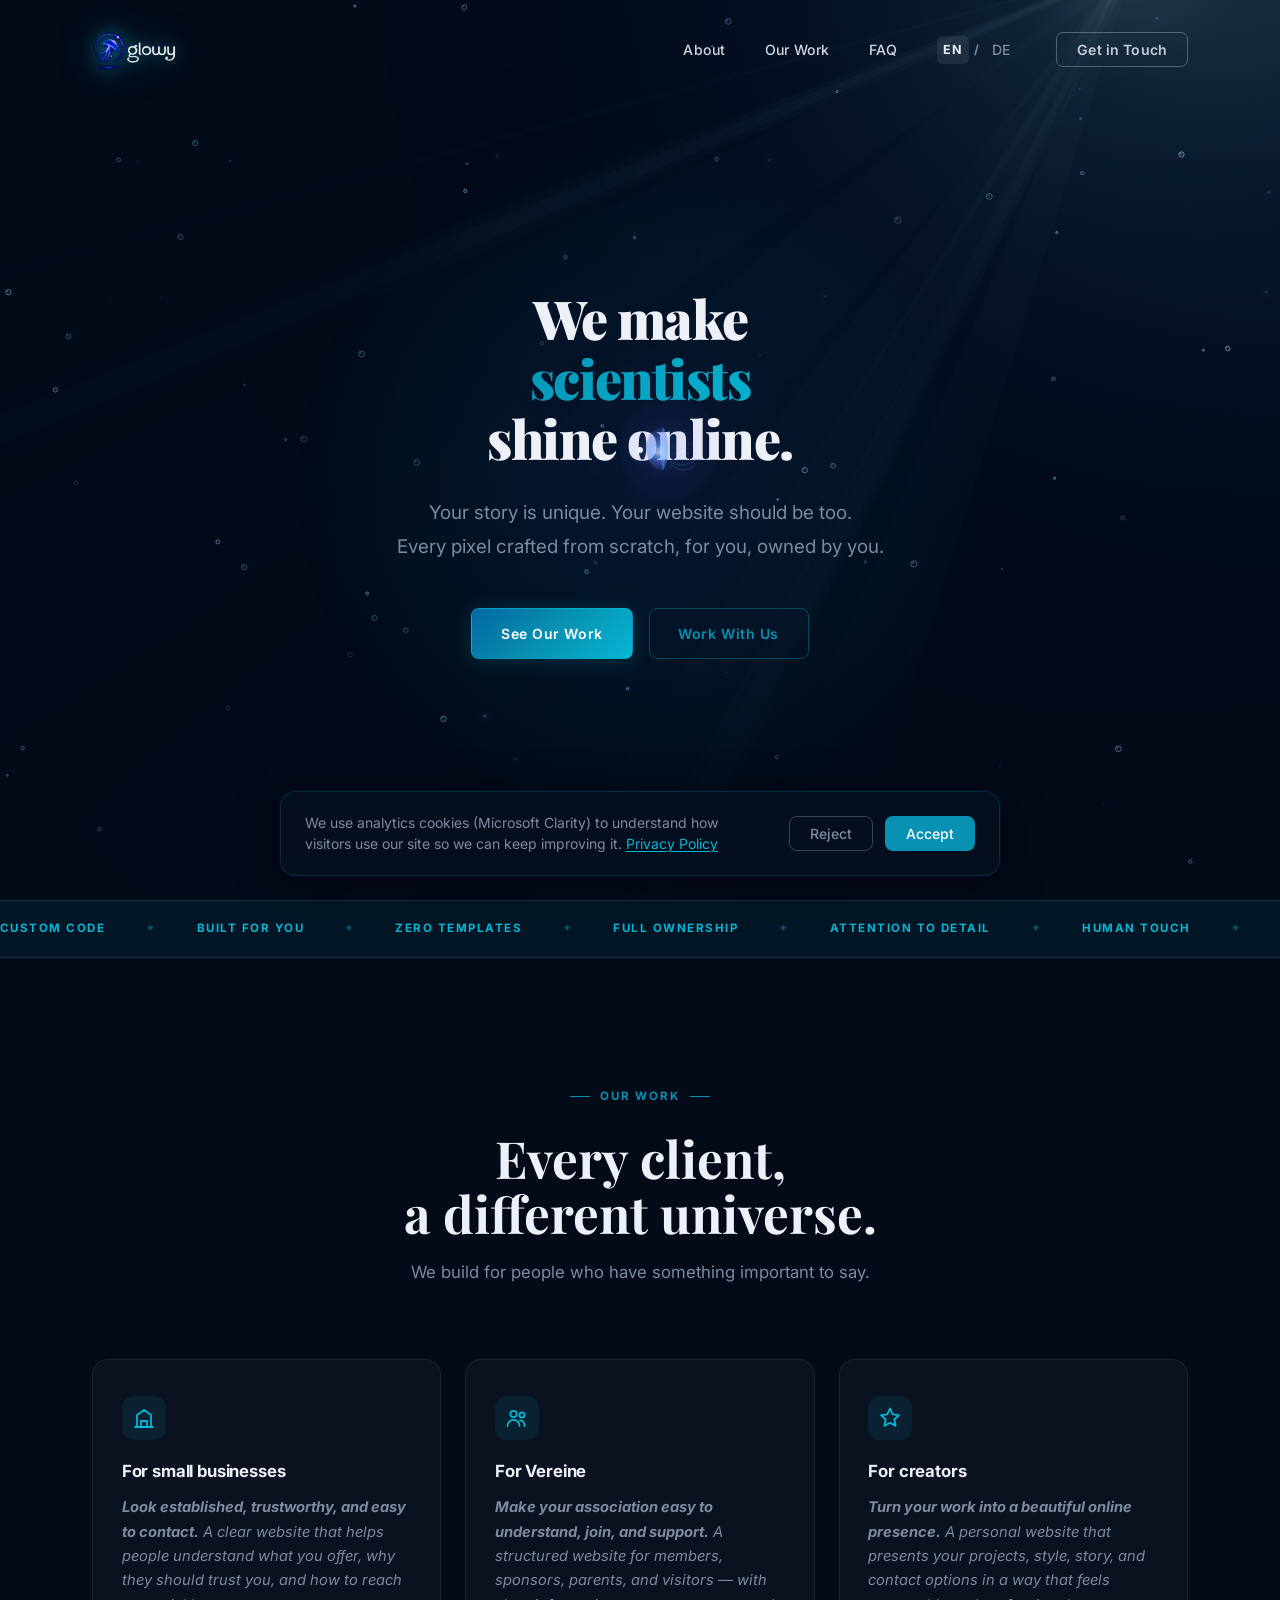
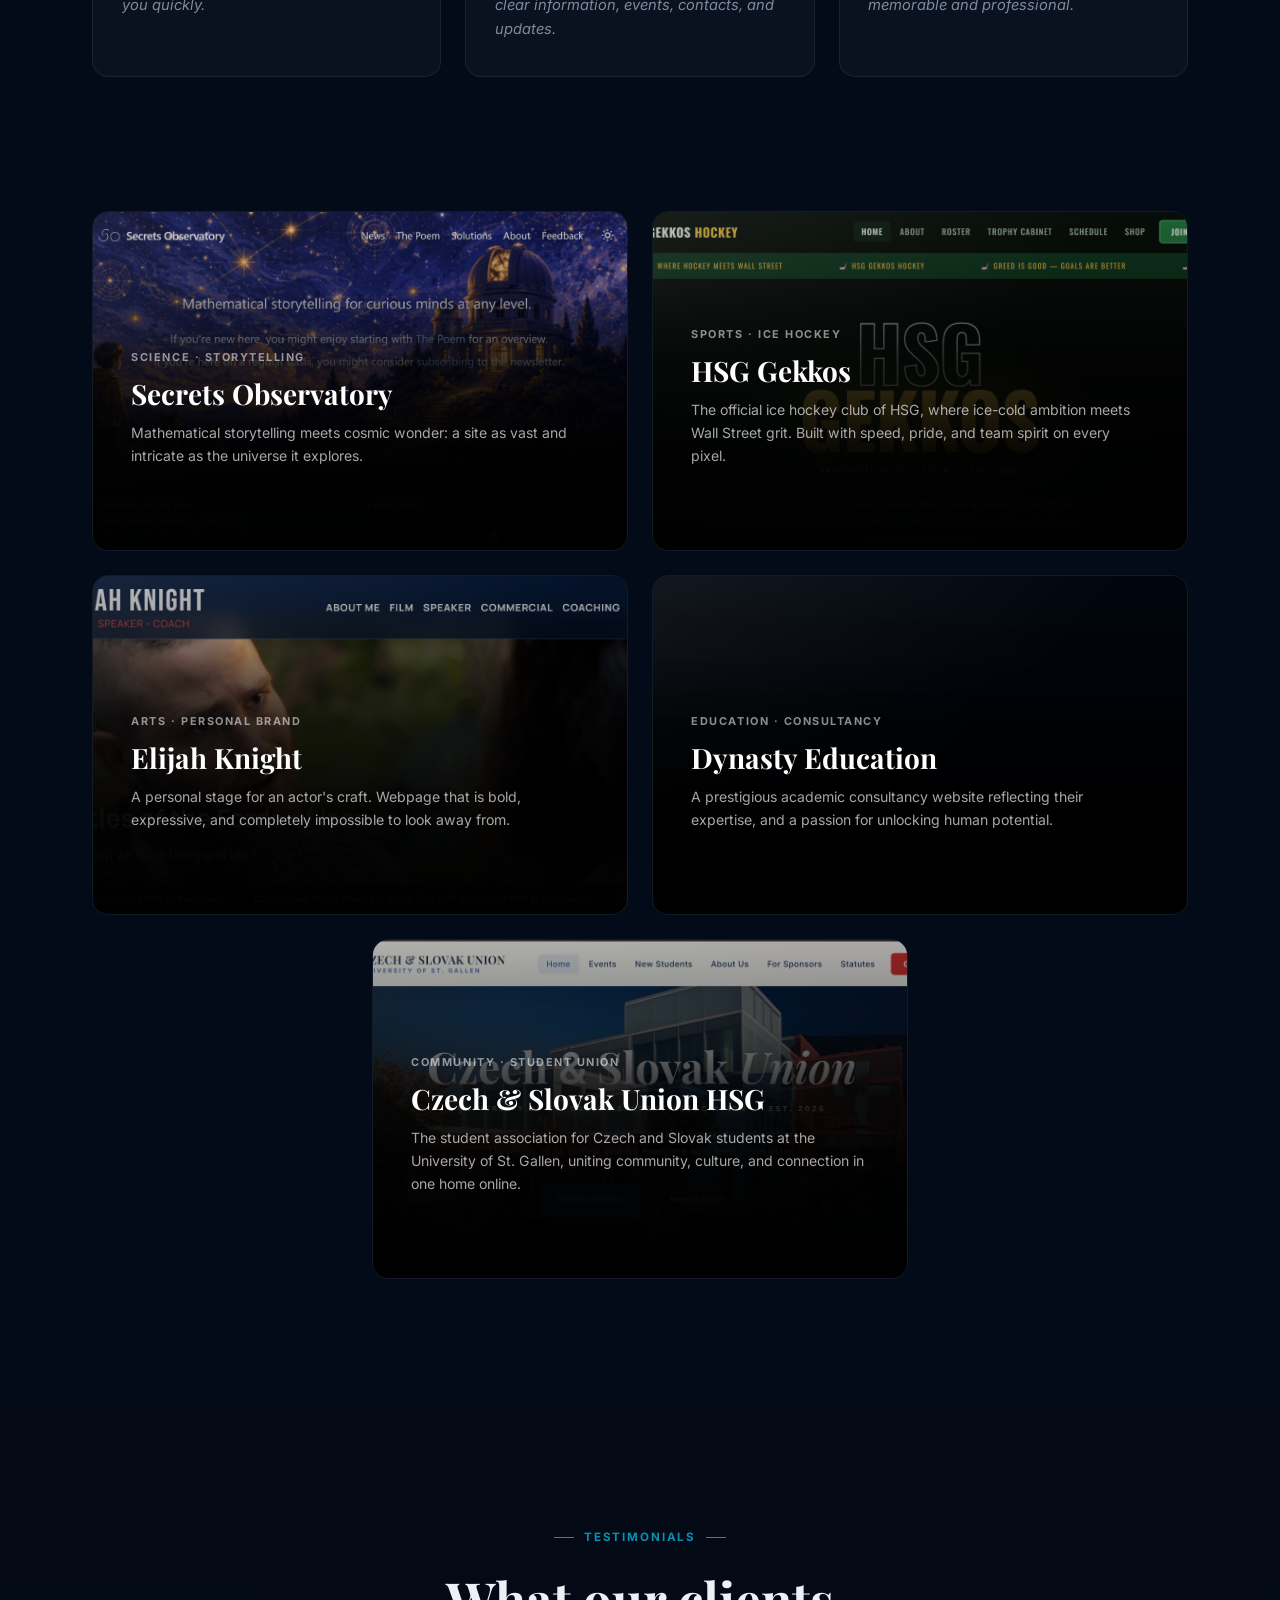
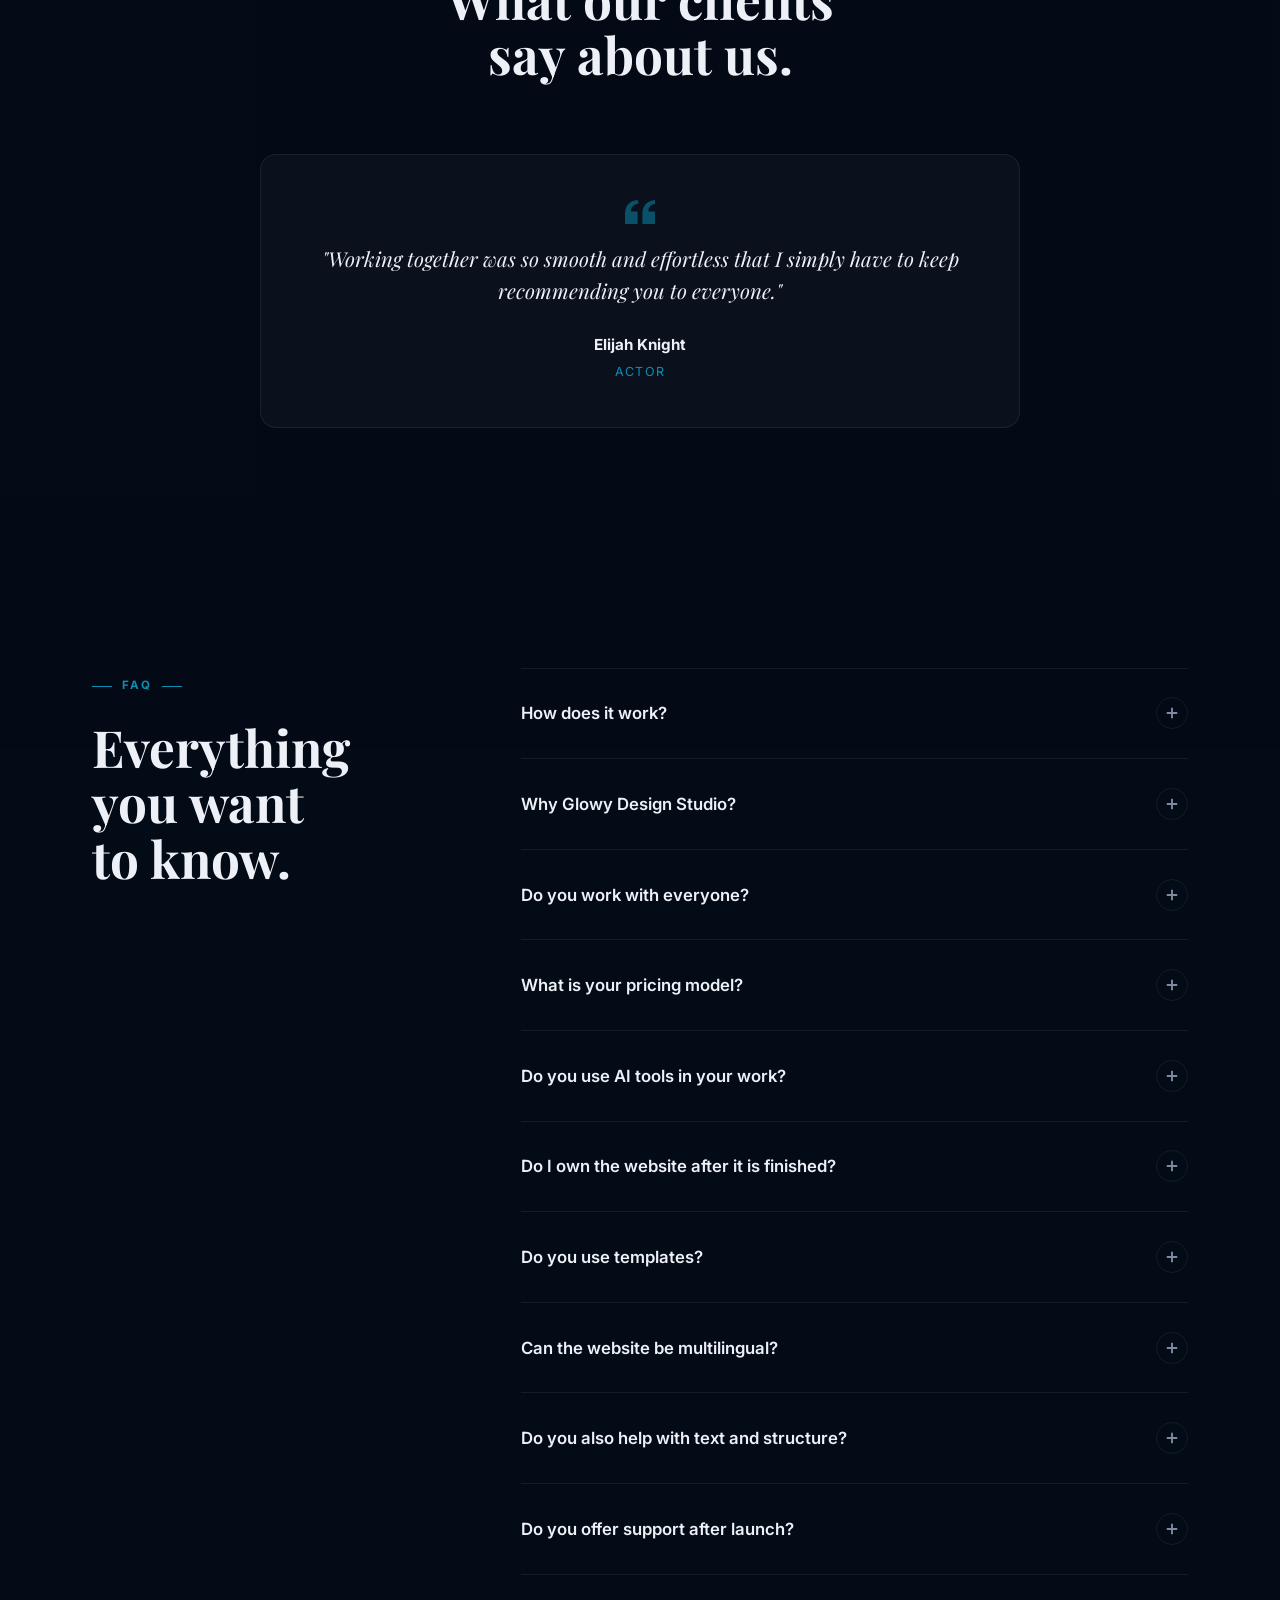
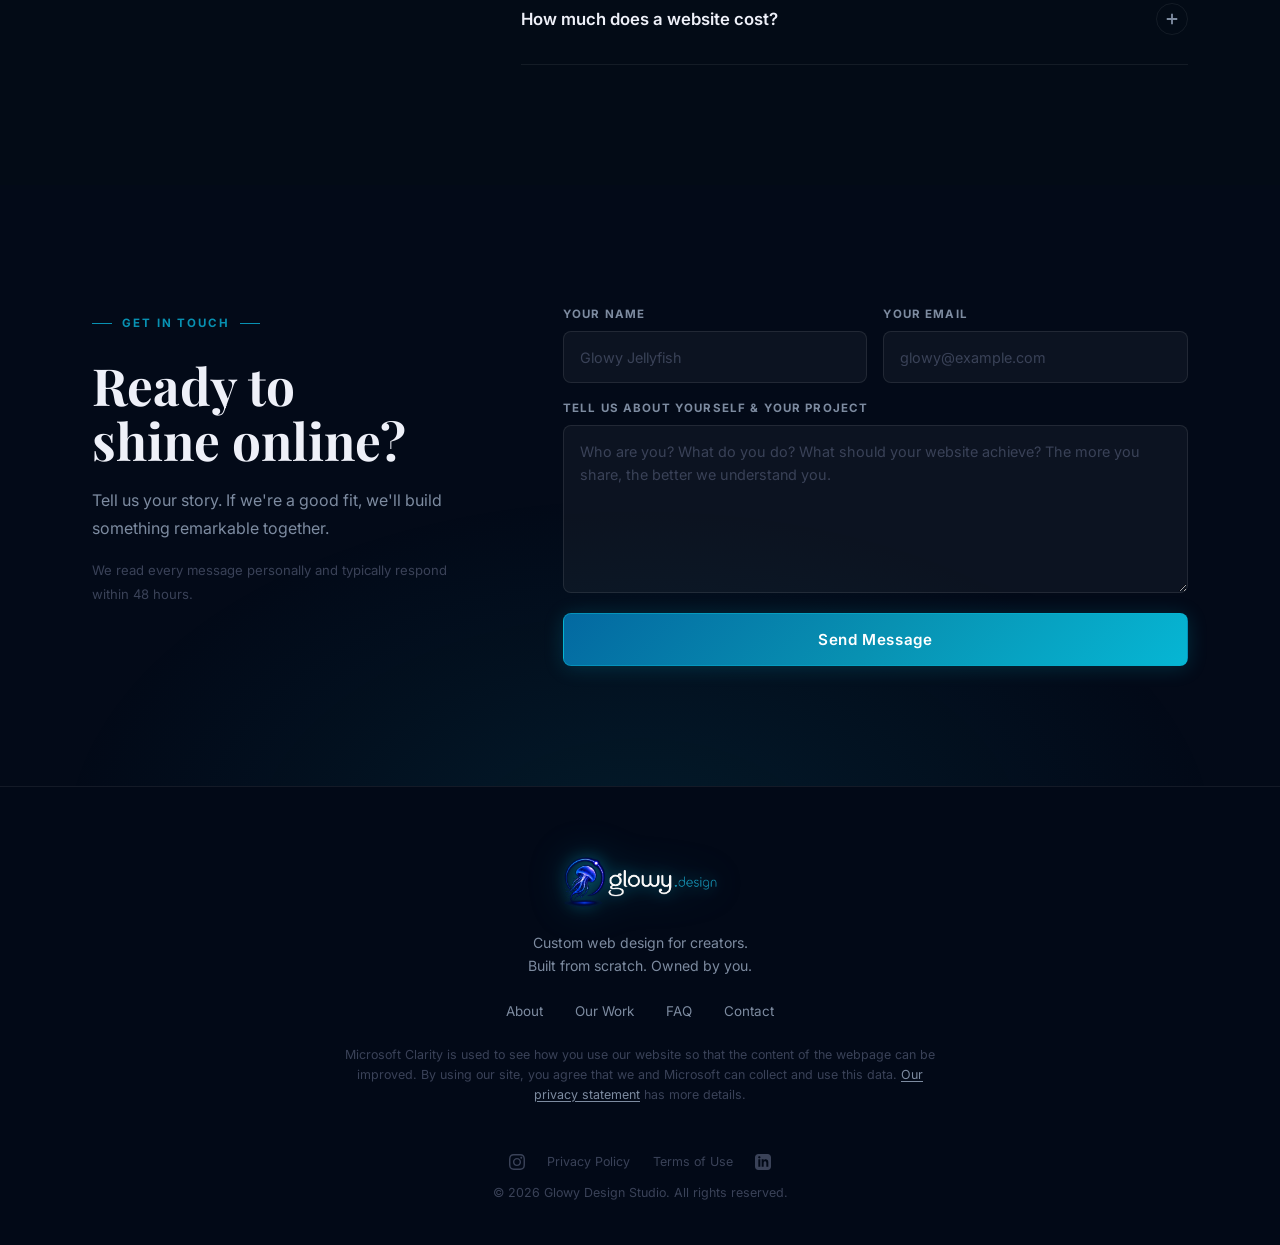
==== commit ddf806c4: "czskhsg added and centered" ====
--- a/index.html
+++ b/index.html
@@ -189,6 +189,17 @@
           </div>
         </a>
 
+        <a href="https://glowydesign.github.io/czskhsg/" target="_blank" rel="noopener" class="project-card project-card-center reveal-item">
+          <div class="card-bg" style="background-image:linear-gradient(rgba(0,0,0,0.28),rgba(0,0,0,0.28)),url('Assets/CZSKHSG.png');background-size:cover;background-position:center top;"></div>
+          <div class="card-shine"></div>
+          <div class="card-content">
+            <span class="card-tag">Community · Student Union</span>
+            <h3>Czech &amp; Slovak Union HSG</h3>
+            <p>The student association for Czech and Slovak students at the University of St. Gallen, uniting community, culture, and connection in one home online.</p>
+            <span class="card-link">Visit Site <svg width="14" height="14" viewBox="0 0 24 24" fill="none" stroke="currentColor" stroke-width="2.5"><path d="M7 17L17 7M17 7H7M17 7v10"/></svg></span>
+          </div>
+        </a>
+
       </div>
     </div>
   </section>
--- a/style.css
+++ b/style.css
@@ -471,6 +471,11 @@
   transform: translateY(-7px) scale(1.012);
   box-shadow: 0 30px 80px rgba(0,0,0,0.55);
 }
+.project-card-center {
+  grid-column: 1 / -1;
+  max-width: calc(50% - 0.75rem);
+  margin: 0 auto;
+}
 .card-bg {
   position: absolute; inset: 0;
   transition: transform 0.65s ease;
@@ -734,6 +739,7 @@
   .about-visual { order: -1; }
   .designer-frame { max-width: 420px; margin: 0 auto; }
   .projects-grid { grid-template-columns: 1fr; }
+  .project-card-center { max-width: 100%; }
   .client-types-grid { grid-template-columns: 1fr; }
   .faq-layout { grid-template-columns: 1fr; gap: 3rem; }
   .faq-header { position: static; }
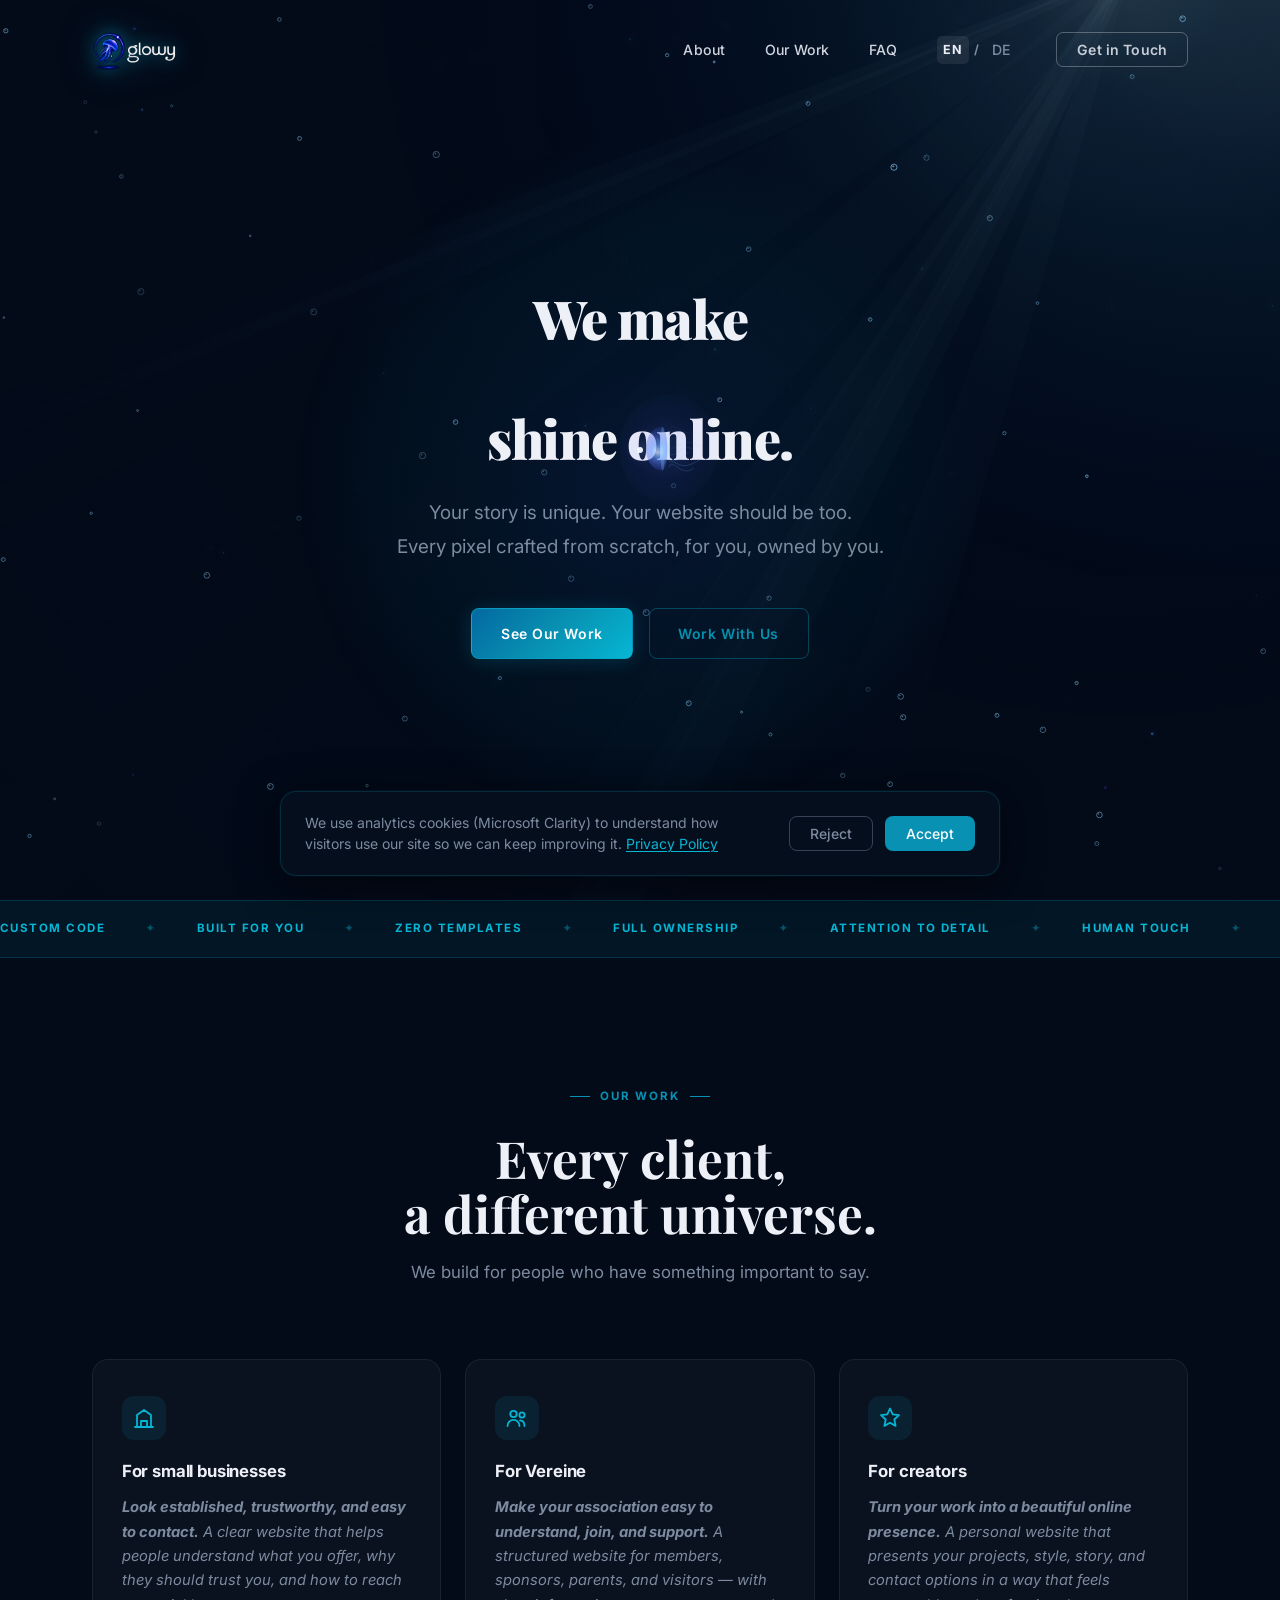
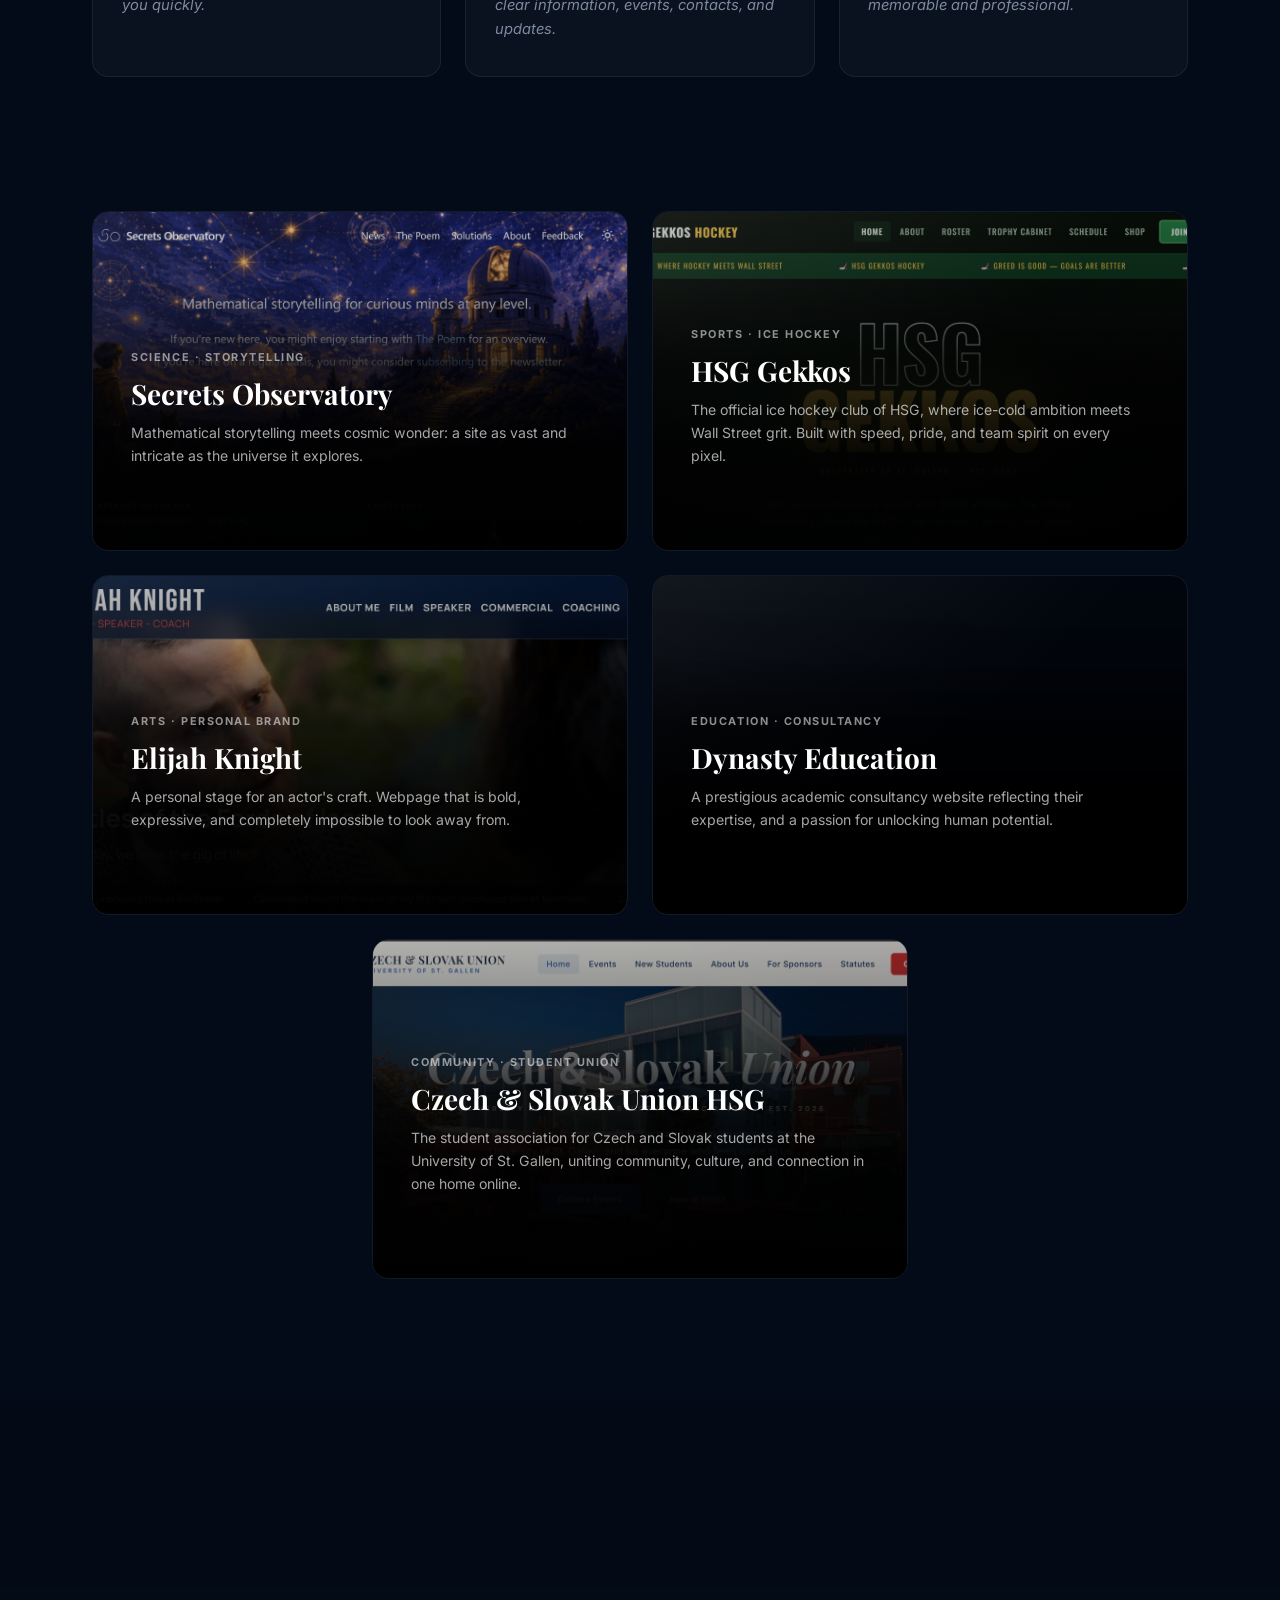
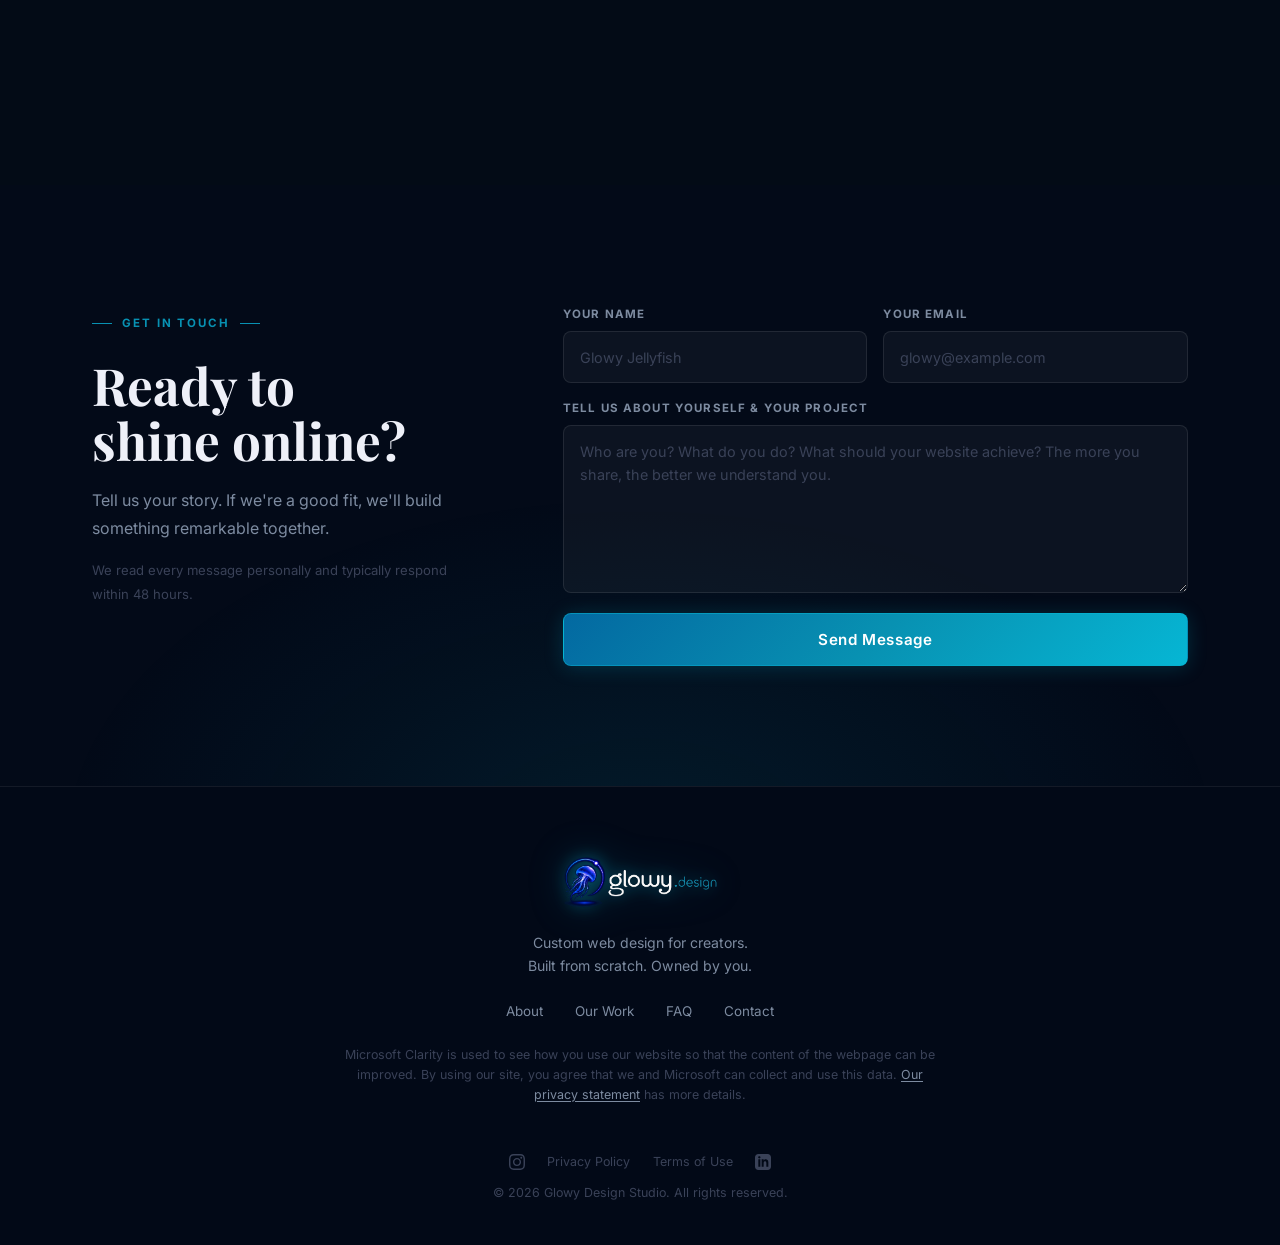
==== commit dc88415a: "adjusted faqs" ====
--- a/index.html
+++ b/index.html
@@ -245,14 +245,14 @@
             </button>
             <div class="faq-a">
               <div class="faq-ai">
-                <p>Our process is built entirely around you — not a template, not a trend, not an algorithm. Here's how it goes:</p>
+                <p>The process is built entirely around you — not a template, not a trend, not an algorithm. Here's how it goes:</p>
                 <ul>
-                  <li><strong>Deep alignment.</strong> We start by getting to know you: your personality, goals, and aesthetic. We want to understand what you want to communicate to the world before we write a single line.</li>
-                  <li><strong>Built from scratch.</strong> Every line of code, every design decision, every animation is created from the ground up. We never use templates or pre-built components.</li>
+                  <li><strong>Deep alignment.</strong> Things start with getting to know you: your personality, goals, and aesthetic. What you want to communicate to the world is understood before a single line is written.</li>
+                  <li><strong>Built from scratch.</strong> Every line of code, every design decision, every animation is created from the ground up. Templates or pre-built components are never used.</li>
                   <li><strong>You own it completely.</strong> When your site is ready, every file is transferred to you. It's yours, no strings attached, no platform lock-in.</li>
-                  <li><strong>You're in control.</strong> Update it yourself whenever you like, or let us handle it for a small monthly fee. Send us your content (news, photos, updates) and we'll implement it quickly and beautifully.</li>
-                  <li><strong>Analytics that matter.</strong> We set up tracking so you can see exactly how your site performs. This means that you can seewho visits, what they engage with, and where you can improve. Data drives every iteration.</li>
-                  <li><strong>We evolve with you.</strong> As you grow, your website can grow too. We're always available for adjustments and new chapters whenever you need them.</li>
+                  <li><strong>You're in control.</strong> Update it yourself whenever you like, or have it handled for a small monthly fee. Your content (news, photos, updates) is implemented quickly and beautifully once sent.</li>
+                  <li><strong>Analytics that matter.</strong> Tracking is set up so you can see exactly how your site performs. This means that you can see who visits, what they engage with, and where you can improve. Data drives every iteration.</li>
+                  <li><strong>Ongoing evolution.</strong> As you grow, your website can grow too. Support is always available for adjustments and new chapters whenever you need them.</li>
                 </ul>
               </div>
             </div>
@@ -260,21 +260,21 @@
 
           <div class="faq-item reveal-item">
             <button class="faq-q" aria-expanded="false">
-              Why Glowy Design Studio?
-              <span class="faq-icon">
-                <svg width="18" height="18" viewBox="0 0 24 24" fill="none" stroke="currentColor" stroke-width="2.5"><path d="M12 5v14M5 12h14"/></svg>
-              </span>
-            </button>
-            <div class="faq-a">
-              <div class="faq-ai">
-                <p>There are many designers out there. Here's what makes us different:</p>
+              What makes Glowy Design Studio different?
+              <span class="faq-icon">
+                <svg width="18" height="18" viewBox="0 0 24 24" fill="none" stroke="currentColor" stroke-width="2.5"><path d="M12 5v14M5 12h14"/></svg>
+              </span>
+            </button>
+            <div class="faq-a">
+              <div class="faq-ai">
+                <p>There are many designers out there. The following aspects make Glowy Design different:</p>
                 <ul>
-                  <li><strong>The human touch AI can't replace.</strong> AI can generate a website in seconds. It cannot understand your story, your nuance, your vision. We can. And we do.</li>
-                  <li><strong>Zero templates, ever.</strong> Your website will never look like anyone else's. Everything is designed and built from scratch, for you individually.</li>
-                  <li><strong>You own everything.</strong> This is not a subscription to our platform. You receive the full codebase and own it outright.</li>
-                  <li><strong>Obsessive attention to detail.</strong> Have a look at the sample of our past work: every element, every interaction is intentional. We don't ship anything we're not proud of.</li>
-                  <li><strong>Marketing built in.</strong> A beautiful website is only half the story. We build with your audience in mind, making sure your site works hard for you.</li>
-                  <li><strong>Quick, responsive updates.</strong> Need to add news, refresh a bio, or update a section? We move fast and keep your site current.</li>
+                  <li><strong>The human touch AI can't replace.</strong> AI can generate a website in seconds but it cannot understand your story, your nuance, your vision. From experience, the best results come from human creativity and understanding together with the suitable use of technological tools, such as but notn only AI.</li>
+                  <li><strong>Zero templates, ever.</strong> Everything is designed and built from scratch, for you individually.</li>
+                  <li><strong>You own everything.</strong> You receive the full codebase and own all rights to it. You are the one deciding how to use it.</li>
+                  <li><strong>Obsessive attention to detail.</strong> Have a look at the sample of past work: the aim is to bring up every element of your vision through users' interactions on the webpage.</li>
+                  <li><strong>Marketing built in.</strong> A beautiful website is only half the story. The website is built with your audience in mind, making sure your site works hard for you.</li>
+                  <li><strong>Quick, responsive updates.</strong> Need to add news, refresh a bio, or update a section? Even when the website is live and owned by you to allow for access to Glowy Design for maintenance and updates.</li>
                 </ul>
               </div>
             </div>
@@ -289,10 +289,10 @@
             </button>
             <div class="faq-a">
               <div class="faq-ai">
-                <p>Honestly? No, and we say that with pride.</p>
-                <p>We take on a very limited number of projects because we believe every client deserves our full, undivided attention. We carefully select who we work with, not to be exclusive for the sake of it, but because the quality of our work demands genuine focus and real connection.</p>
-                <p>Before we begin anything, we want to truly understand your world, your audience, and your ambitions. As you can see in our past works, we pay attention to every small detail, every nuance, every element done to perfection. That level of care simply isn't possible if we're juggling dozens of projects at once.</p>
-                <p>If you take your work seriously and want a web presence that reflects that, we'd love to talk.</p>
+                <p>Honestly? No, and it is said with pride.</p>
+                <p>Only a very limited number of projects is taken on, because every client deserves full, undivided attention. Who to work with is carefully selected, not to be exclusive for the sake of it, but because the quality of the work demands genuine focus and real connection.</p>
+                <p>Before anything begins, your world, your audience, and your ambitions are meant to be truly understood. As can be seen in past works, attention is paid to every small detail, every nuance, every element done to perfection. That level of care simply isn't possible when dozens of projects are being juggled at once.</p>
+                <p>If you take your work seriously and want a web presence that reflects that, reaching out is welcome.</p>
               </div>
             </div>
           </div>
@@ -306,8 +306,7 @@
             </button>
             <div class="faq-a">
               <div class="faq-ai">
-                <p>Since, every project we work on is very unique, there is no single standardized pricing model we would follow.</p>
-                <p>We believe in meeting clients individual needs and expectations, which is why we prefer to discuss the specifics of each project individually.</p>
+                 <p>Since every project is very unique, clients' individual needs and expectations are the priority, which is why the specifics of each project are discussed individually.</p>
               </div>
             </div>
           </div>
@@ -321,8 +320,8 @@
             </button>
             <div class="faq-a">
               <div class="faq-ai">
-                <p>Yes, as not using them would lead to inefficiencies, dramatically higher costs for our clients, and missed opportunities.</p>
-                <p>However, we are aware that the value we bring to you is in our personal touch and understanding, and is not generated by AI tools, which we use strategically to streamline our workflow and iterate quicker, among other things.</p>
+                <p>Yes, as not using them would lead to inefficiencies, dramatically higher costs for clients, and missed opportunities.</p>
+                <p>However, the value brought to you lies in personal touch and understanding. AI tools are used strategically to streamline the workflow and iterate quicker, among other things.</p>
 
               </div>
             </div>
@@ -351,7 +350,7 @@
             </button>
             <div class="faq-a">
               <div class="faq-ai">
-                <p>No. We do not simply fill generic templates. Every website is designed around your project, your story, and your audience.</p>
+                <p>No. Generic templates are never simply filled in. Every website is designed around your project, your story, and your audience.</p>
               </div>
             </div>
           </div>
@@ -365,7 +364,7 @@
             </button>
             <div class="faq-a">
               <div class="faq-ai">
-                <p>Yes. We can build multilingual websites for clients who want to reach audiences in different languages, for example English and German, or German and French.</p>
+                <p>Yes. Multilingual websites can be built for clients who want to reach audiences in different languages, for example English and German, or German and French.</p>
               </div>
             </div>
           </div>
@@ -379,7 +378,7 @@
             </button>
             <div class="faq-a">
               <div class="faq-ai">
-                <p>Yes. We help you shape the structure, messaging, and wording of the website so that visitors quickly understand who you are, what you offer, and how to contact you.</p>
+                <p>Yes. Support is provided in shaping the structure, messaging, and wording of the website so that visitors quickly understand who you are, what you offer, and how to contact you.</p>
               </div>
             </div>
           </div>
@@ -393,7 +392,7 @@
             </button>
             <div class="faq-a">
               <div class="faq-ai">
-                <p>Yes. We offer monthly, weekly, and priority care plans for clients who want regular updates, maintenance, or support after the website is online.</p>
+                <p>Yes. Monthly, weekly, and priority care plans are offered for clients who want regular updates, maintenance, or support after the website is online.</p>
               </div>
             </div>
           </div>
@@ -409,7 +408,7 @@
               <div class="faq-ai">
                 <p>Projects usually start at <strong>CHF 990</strong> for a refined one-page website. Most complete websites range between <strong>CHF 2,500 and CHF 4,500</strong>, depending on the number of pages, content, animations, and technical needs.</p>
                 <p>Fully Flagship advanced brand experiences, including custom visual direction, logo refinement, animations, or multilingual setup, usually start at <strong>CHF 4,500</strong>.</p>
-                <p>After a short conversation, we provide a clear fixed quote before the project begins.</p>
+                <p>After a short conversation, a clear fixed quote is provided before the project begins.</p>
               </div>
             </div>
           </div>
--- a/style.css
+++ b/style.css
@@ -910,77 +910,101 @@
 /* Glowy team member card */
 .glowy-member-card {
   margin-top: 1.8rem;
-  border: 1.5px solid rgba(6,182,212,0.28);
-  border-top: 2px solid rgba(120,230,255,0.5);
-  border-radius: 16px;
   padding: 1.4rem 1.2rem 1.2rem;
-  background: linear-gradient(180deg, #01131f 0%, #011828 55%, #010e1c 100%);
-  transition: border-color 0.4s ease, box-shadow 0.4s ease;
   position: relative;
-  overflow: hidden;
   text-align: center;
-  box-shadow:
-    inset 0 0 70px rgba(0,18,45,0.75),
-    inset 0 28px 55px rgba(1,38,75,0.35),
-    inset 2px 0 0 rgba(255,255,255,0.03),
-    0 8px 36px rgba(0,0,0,0.55),
-    0 0 0 1px rgba(6,182,212,0.07);
-}
-.glowy-member-card::before {
+}
+.glowy-porthole-frame {
+  position: relative;
+  width: 210px;
+  height: 210px;
+  margin: 0 auto 1.1rem;
+  display: flex;
+  align-items: center;
+  justify-content: center;
+}
+.glowy-porthole-frame::before {
   content: '';
   position: absolute; inset: 0;
+  border-radius: 50%;
+  pointer-events: none;
+  background-image:
+    radial-gradient(circle closest-side at 38% 35%, #e2e8ec 0%, #a7afb7 32%, #565d65 62%, #1f2328 88%, transparent 100%),
+    radial-gradient(circle closest-side at 38% 35%, #e2e8ec 0%, #a7afb7 32%, #565d65 62%, #1f2328 88%, transparent 100%),
+    radial-gradient(circle closest-side at 38% 35%, #e2e8ec 0%, #a7afb7 32%, #565d65 62%, #1f2328 88%, transparent 100%),
+    radial-gradient(circle closest-side at 38% 35%, #e2e8ec 0%, #a7afb7 32%, #565d65 62%, #1f2328 88%, transparent 100%),
+    radial-gradient(circle closest-side at 38% 35%, #e2e8ec 0%, #a7afb7 32%, #565d65 62%, #1f2328 88%, transparent 100%),
+    radial-gradient(circle closest-side at 38% 35%, #e2e8ec 0%, #a7afb7 32%, #565d65 62%, #1f2328 88%, transparent 100%);
+  background-repeat: no-repeat;
+  background-size: 8px 8px;
+  background-position:
+    calc(50% + 95px) 50%,
+    calc(50% + 48px) calc(50% + 82px),
+    calc(50% - 48px) calc(50% + 82px),
+    calc(50% - 95px) 50%,
+    calc(50% - 48px) calc(50% - 82px),
+    calc(50% + 48px) calc(50% - 82px);
+  opacity: 0.9;
+}
+.glowy-member-art {
+  position: relative;
+  width: 150px;
+  height: 150px;
+  border-radius: 50%;
+  display: flex;
+  align-items: center;
+  justify-content: center;
+  overflow: hidden;
+  isolation: isolate;
   background:
-    radial-gradient(ellipse 55% 28% at 20% 8%, rgba(100,220,255,0.11) 0%, transparent 60%),
-    radial-gradient(ellipse 45% 22% at 78% 6%, rgba(6,182,212,0.09) 0%, transparent 55%),
-    radial-gradient(ellipse 35% 18% at 50% 4%, rgba(150,240,255,0.07) 0%, transparent 50%);
+    radial-gradient(circle at 38% 32%, rgba(10,54,82,0.85) 0%, rgba(2,10,20,0.97) 55%, #00040a 100%);
+  box-shadow:
+    inset 0 0 0 5px rgba(5,8,13,0.92),
+    inset 0 0 24px 9px rgba(0,0,0,0.85),
+    inset 0 0 50px rgba(6,182,212,0.14),
+    inset 0 12px 20px rgba(0,0,0,0.55),
+    inset 0 -10px 16px rgba(0,0,0,0.4),
+    0 0 0 3px rgba(150,168,180,0.28),
+    0 0 0 8px rgba(16,21,27,0.95),
+    0 0 0 9px rgba(6,182,212,0.14),
+    0 8px 22px rgba(0,0,0,0.6);
+}
+.glowy-member-art::after {
+  content: '';
+  position: absolute; inset: 0;
+  border-radius: 50%;
   pointer-events: none;
-  animation: aquaCaustic 6s ease-in-out infinite alternate;
-}
-.glowy-member-card::after {
-  content: '';
-  position: absolute;
-  top: 0; left: 0; right: 0;
-  height: 3px;
-  background: linear-gradient(90deg,
-    transparent 0%,
-    rgba(100,220,255,0.3) 15%,
-    rgba(6,182,212,0.65) 40%,
-    rgba(180,245,255,0.85) 50%,
-    rgba(6,182,212,0.65) 60%,
-    rgba(100,220,255,0.3) 85%,
+  background: linear-gradient(115deg,
+    rgba(255,255,255,0.16) 0%,
+    rgba(255,255,255,0.05) 16%,
+    transparent 32%,
     transparent 100%
   );
-  filter: blur(0.5px);
-  animation: waterSurface 3.5s ease-in-out infinite;
-  pointer-events: none;
-}
-.glowy-member-card:hover {
-  border-color: rgba(6,182,212,0.5);
-  border-top-color: rgba(180,245,255,0.72);
-  box-shadow:
-    inset 0 0 70px rgba(0,18,45,0.7),
-    inset 0 28px 55px rgba(1,38,75,0.3),
-    inset 2px 0 0 rgba(255,255,255,0.03),
-    0 0 44px rgba(6,182,212,0.14),
-    0 10px 42px rgba(0,0,0,0.5);
-}
-.glowy-member-art {
-  display: flex;
-  justify-content: center;
-  margin-bottom: 0.9rem;
+  mix-blend-mode: screen;
+}
+.glowy-follow {
+  transform: translate(var(--fx, 0px), var(--fy, 0px));
+  transition: transform 0.45s cubic-bezier(0.22, 1, 0.36, 1);
+  will-change: transform;
 }
 .glowy-member-art svg {
   filter: drop-shadow(0 0 6px rgba(6,182,212,0.18));
   transition: filter 0.5s ease;
-  animation: jellyCardBob 4s ease-in-out infinite;
+  offset-path: ellipse(26px 11px at 50% 50%);
+  offset-rotate: 0deg;
+  offset-distance: 0%;
+  animation: glowySwim 15s linear infinite, jellyCardBob 5s ease-in-out infinite;
 }
 .glowy-member-card:hover .glowy-member-art svg {
   filter: drop-shadow(0 0 14px rgba(6,182,212,0.75)) drop-shadow(0 0 32px rgba(6,182,212,0.38));
-  animation: jellyCardHappy 1s ease-in-out infinite;
+  animation: glowySwim 15s linear infinite, jellyCardHappy 1s ease-in-out infinite;
+}
+@keyframes glowySwim {
+  100% { offset-distance: 100%; }
 }
 @keyframes jellyCardBob {
-  0%, 100% { transform: translateY(0); }
-  50% { transform: translateY(-6px); }
+  0%, 100% { transform: translateY(0) rotate(0deg); }
+  50% { transform: translateY(-5px) rotate(2deg); }
 }
 @keyframes jellyCardHappy {
   0%, 100% { transform: translateY(0) rotate(0deg); }
@@ -992,6 +1016,23 @@
   25%      { transform: rotate(-10deg); }
   75%      { transform: rotate(10deg); }
 }
+@keyframes glowy-tail-sway {
+  0%, 100% { transform: rotate(0deg); }
+  25%      { transform: rotate(-3.5deg); }
+  75%      { transform: rotate(3.5deg); }
+}
+.g-tail-1, .g-tail-2, .g-tail-3, .g-tail-4, .g-tail-5, .g-tail-6, .g-tail-7 {
+  transform-box: fill-box;
+  transform-origin: top center;
+  animation: glowy-tail-sway 3s ease-in-out infinite;
+}
+.g-tail-1 { animation-delay: 0s; }
+.g-tail-2 { animation-delay: 0.18s; }
+.g-tail-3 { animation-delay: 0.36s; }
+.g-tail-4 { animation-delay: 0.54s; }
+.g-tail-5 { animation-delay: 0.72s; }
+.g-tail-6 { animation-delay: 0.9s; }
+.g-tail-7 { animation-delay: 1.08s; }
 .glowy-member-card:hover .g-tail-1,
 .glowy-member-card:hover .g-tail-2,
 .glowy-member-card:hover .g-tail-3,
@@ -1010,17 +1051,6 @@
 .glowy-member-card:hover .g-tail-5 { animation-delay: 0.28s; }
 .glowy-member-card:hover .g-tail-6 { animation-delay: 0.35s; }
 .glowy-member-card:hover .g-tail-7 { animation-delay: 0.42s; }
-@keyframes aquaCaustic {
-  0%   { transform: translateX(0) scale(1); opacity: 0.8; }
-  33%  { transform: translateX(5px) scale(1.03); opacity: 1; }
-  66%  { transform: translateX(-4px) scale(0.97); opacity: 0.85; }
-  100% { transform: translateX(7px) scale(1.04); opacity: 0.92; }
-}
-@keyframes waterSurface {
-  0%, 100% { transform: scaleX(1) translateX(0); opacity: 0.7; }
-  33%  { transform: scaleX(0.95) translateX(4px); opacity: 1; }
-  66%  { transform: scaleX(1.05) translateX(-3px); opacity: 0.8; }
-}
 .aqua-bubble {
   position: absolute;
   bottom: -10px;
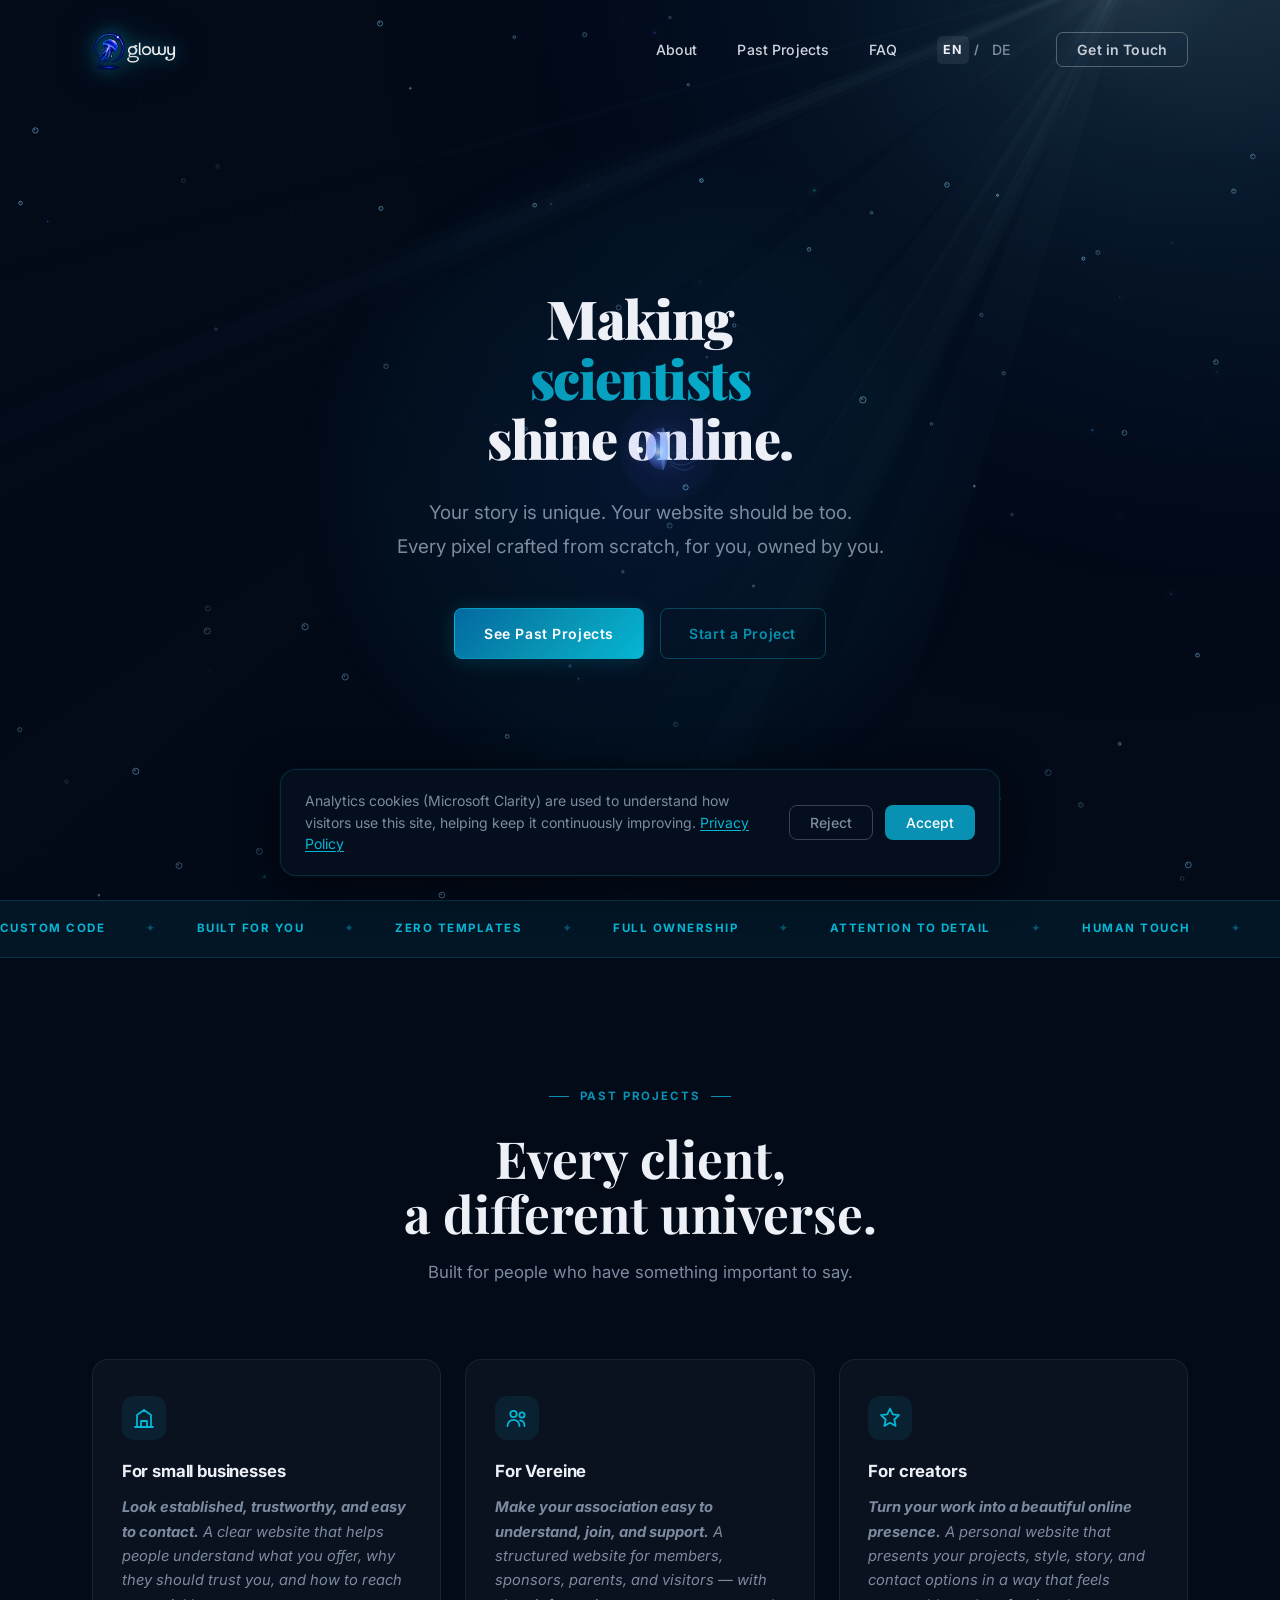
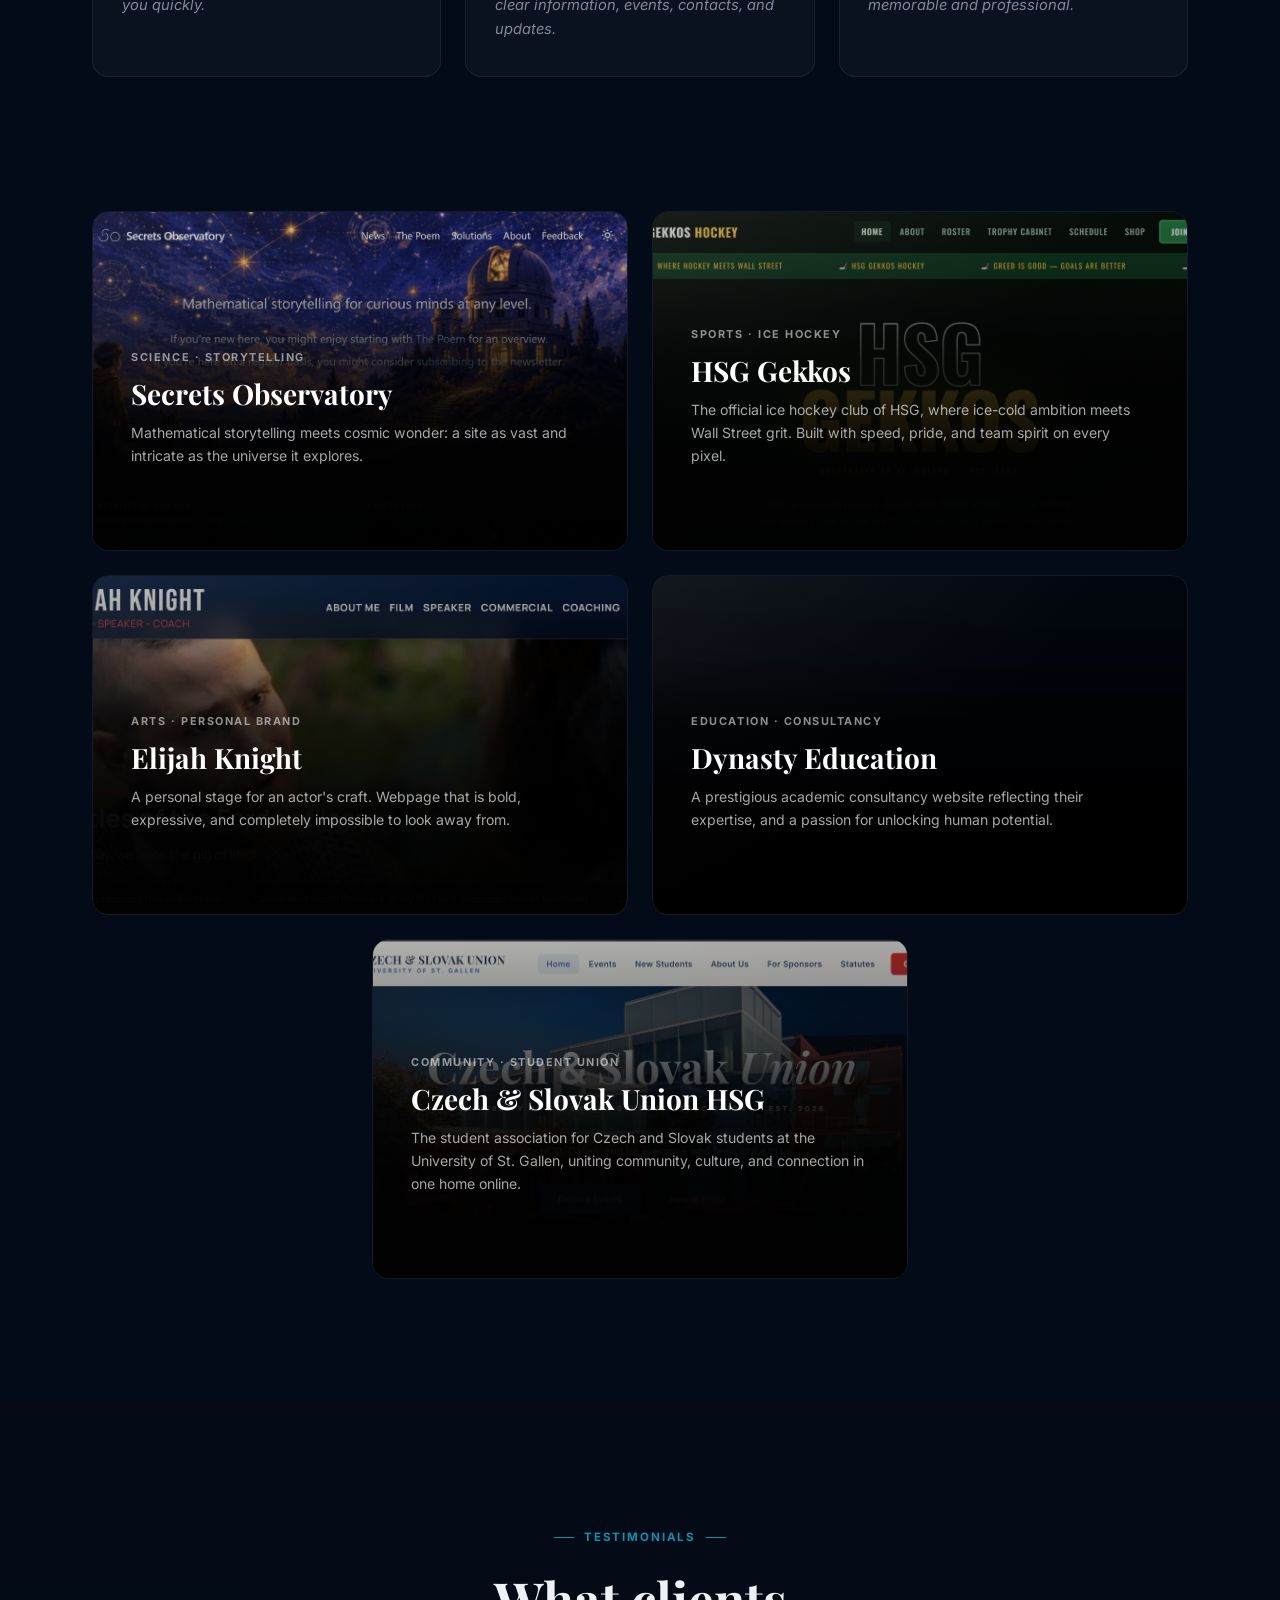
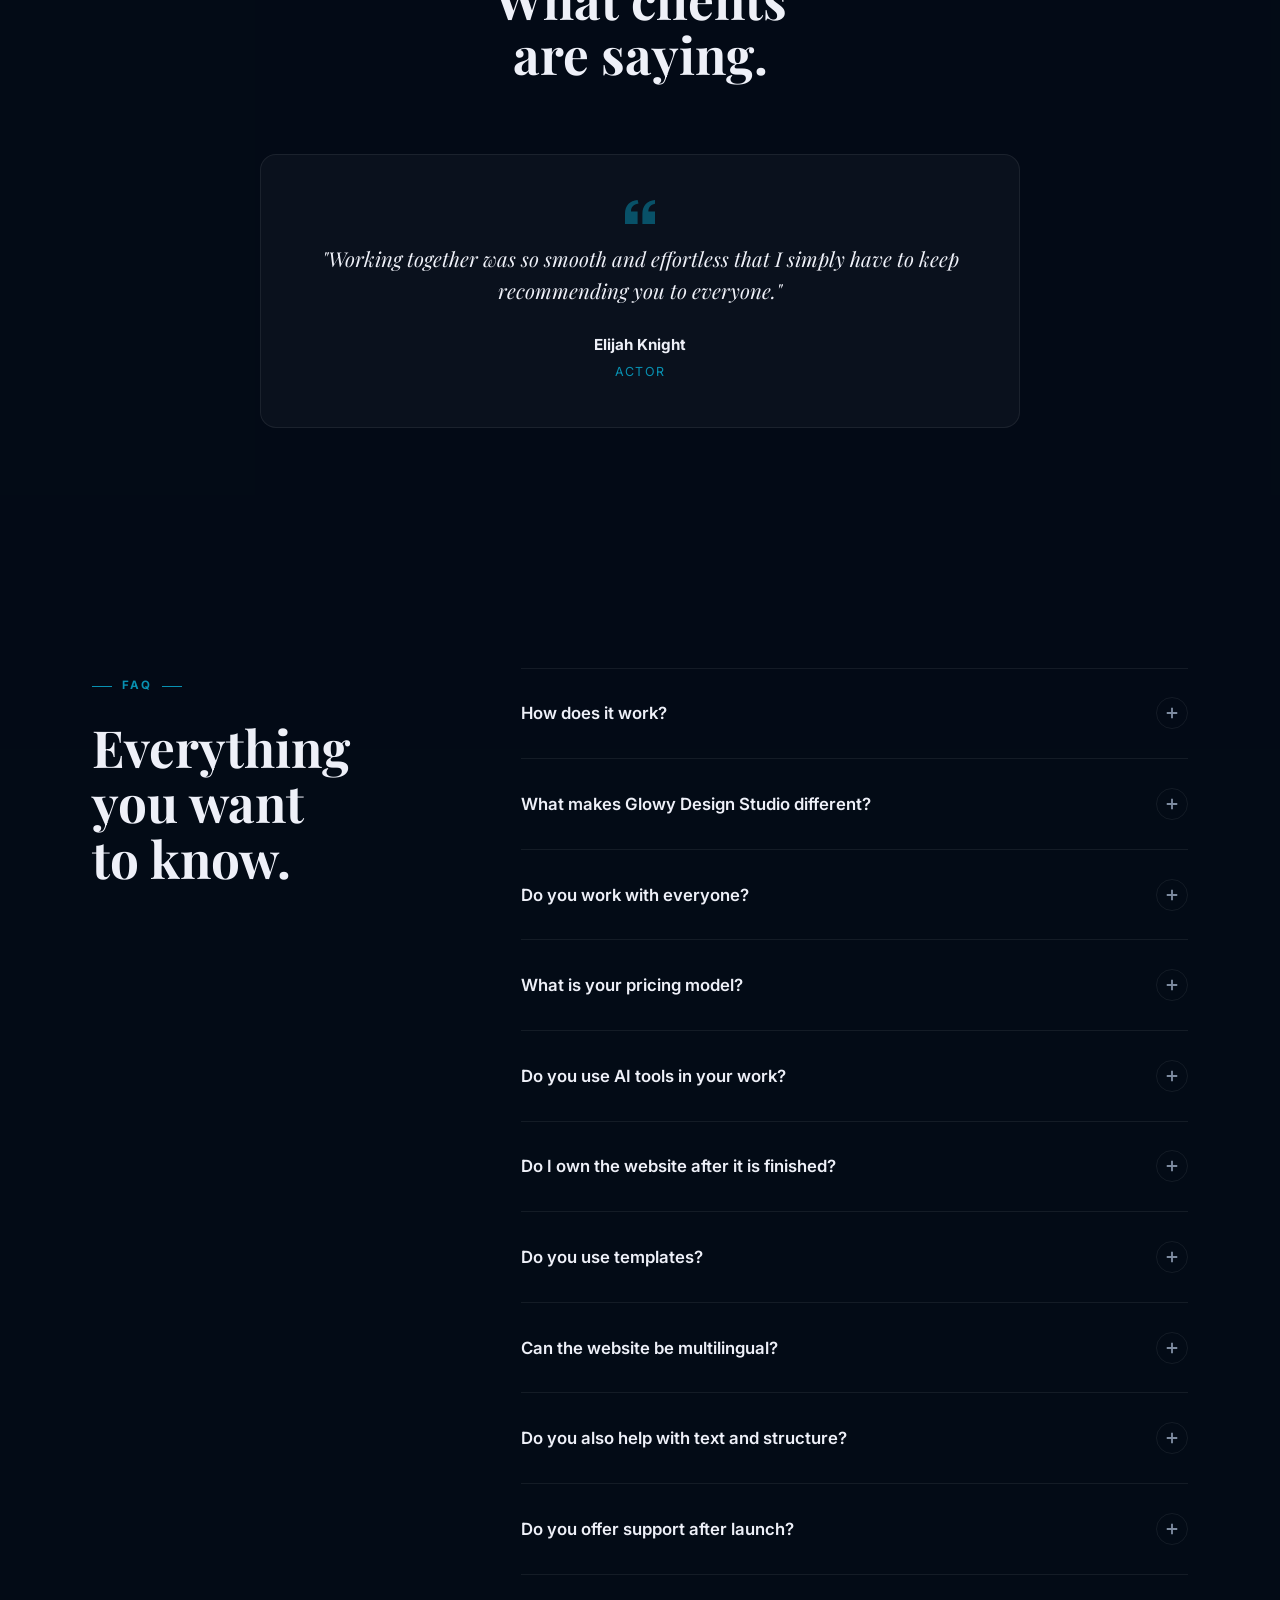
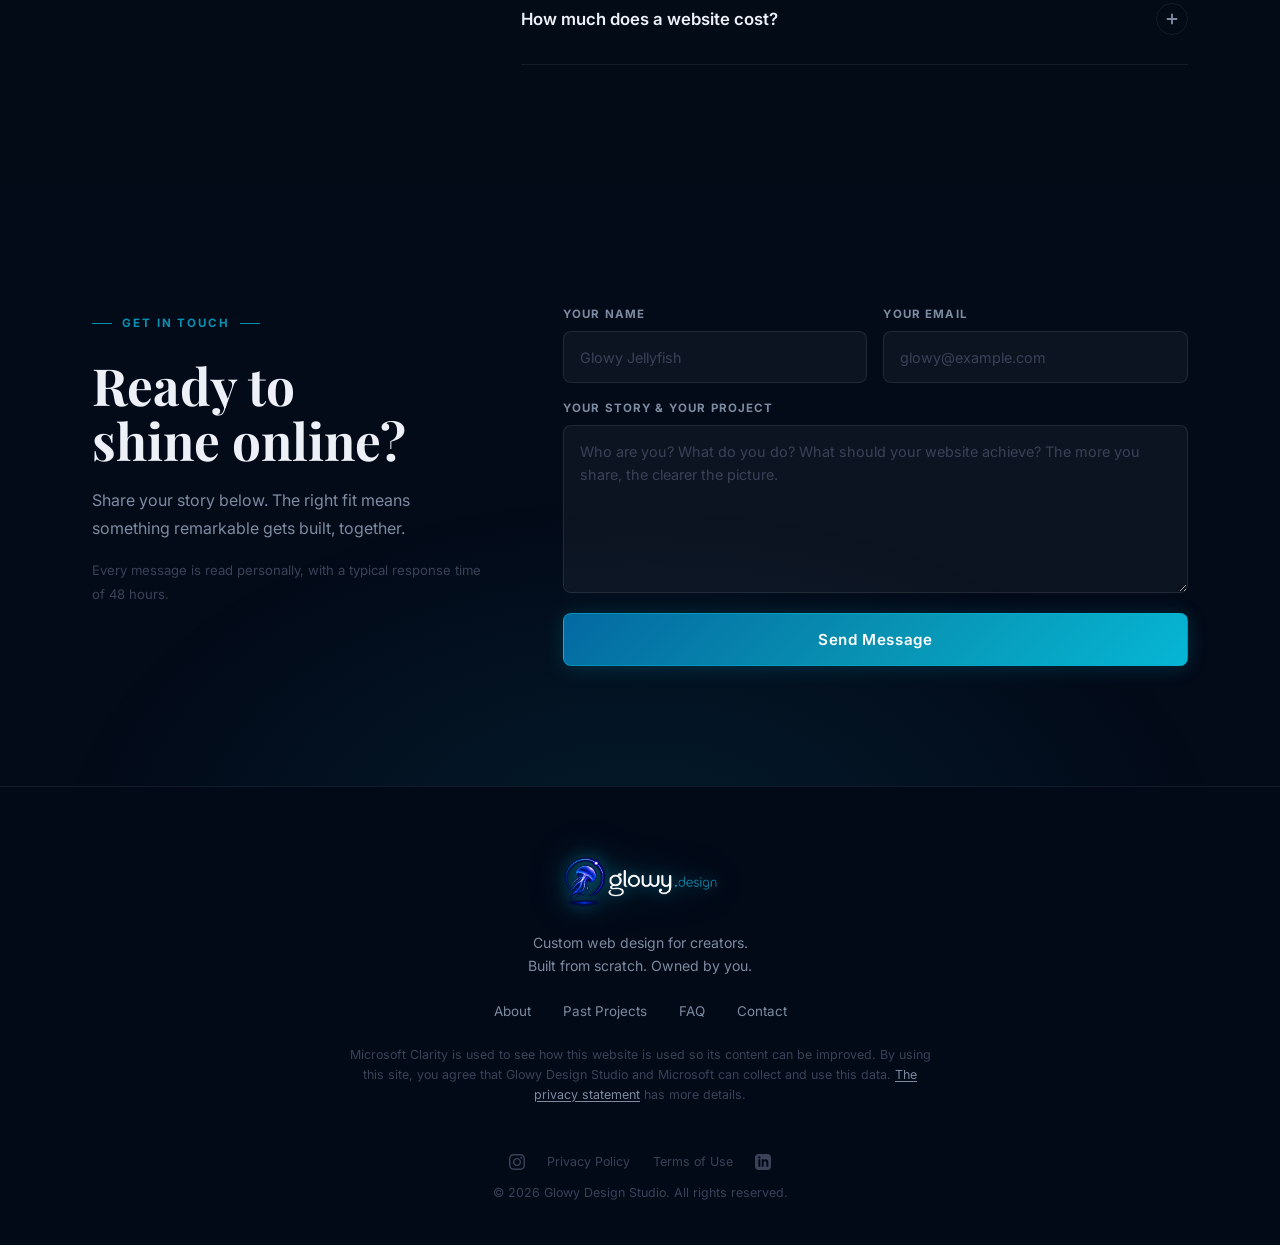
==== commit 9d181768: "text adjusted" ====
--- a/index.html
+++ b/index.html
@@ -58,7 +58,7 @@
       <ul class="nav-links" id="navLinks">
         <li class="mobile-nav-brand"><a href="#hero"><img src="Assets/Logo/transparentglowy.png" alt="Glowy Design Studio"></a></li>
         <li><a href="about.html">About</a></li>
-        <li><a href="#showcase">Our Work</a></li>
+        <li><a href="#showcase">Past Projects</a></li>
         <li><a href="#faq">FAQ</a></li>
         <li class="nav-lang"><span class="active" aria-current="true">EN</span><span class="nav-lang-sep">/</span><a href="de/index.html" hreflang="de">DE</a></li>
         <li><a href="#contact" class="nav-cta">Get in Touch</a></li>
@@ -75,14 +75,14 @@
     <div class="hero-orb"></div>
     <div class="hero-content reveal">
       <h1 class="hero-headline">
-        We make<br>
+        Making<br>
         <span id="rotatingWord" class="hero-rotating">exciting projects</span><br>
         shine online.
       </h1>
       <p class="hero-sub">Your story is unique. Your website should be too.<br>Every pixel crafted from scratch, for you, owned by you.</p>
       <div class="hero-ctas">
-        <a href="#showcase" class="btn btn-primary">See Our Work</a>
-        <a href="#contact" class="btn btn-ghost">Work With Us</a>
+        <a href="#showcase" class="btn btn-primary">See Past Projects</a>
+        <a href="#contact" class="btn btn-ghost">Start a Project</a>
       </div>
     </div>
     <div class="hero-scroll"><div class="scroll-line"></div></div>
@@ -112,9 +112,9 @@
   <section id="showcase">
     <div class="container">
       <div class="section-header reveal">
-        <span class="eyebrow">Our Work</span>
+        <span class="eyebrow">Past Projects</span>
         <h2>Every client,<br>a different universe.</h2>
-        <p class="section-sub">We build for people who have something important to say.</p>
+        <p class="section-sub">Built for people who have something important to say.</p>
       </div>
 
       <div class="client-types-grid">
@@ -141,7 +141,7 @@
         </div>
       </div>
 
-      <p class="showcase-lead reveal">Here are some of the worlds we've created.</p>
+      <p class="showcase-lead reveal">Here are some of the worlds brought to life so far.</p>
 
       <div class="projects-grid">
 
@@ -209,7 +209,7 @@
     <div class="container">
       <div class="section-header reveal">
         <span class="eyebrow">Testimonials</span>
-        <h2>What our clients<br>say about us.</h2>
+        <h2>What clients<br>are saying.</h2>
       </div>
       <div class="testimonial-grid">
         <div class="testimonial-card reveal-item">
@@ -426,8 +426,8 @@
         <div class="contact-info reveal-left">
           <span class="eyebrow">Get in Touch</span>
           <h2>Ready to<br>shine online?</h2>
-          <p>Tell us your story. If we're a good fit, we'll build something remarkable together.</p>
-          <p class="contact-note">We read every message personally and typically respond within 48 hours.</p>
+          <p>Share your story below. The right fit means something remarkable gets built, together.</p>
+          <p class="contact-note">Every message is read personally, with a typical response time of 48 hours.</p>
         </div>
         <div class="reveal-right">
           <form action="https://formspree.io/f/xzdlgdgo" method="POST" class="contact-form">
@@ -442,8 +442,8 @@
               </div>
             </div>
             <div class="form-group">
-              <label for="cf-msg">Tell us about yourself &amp; your project</label>
-              <textarea id="cf-msg" name="message" rows="6" placeholder="Who are you? What do you do? What should your website achieve? The more you share, the better we understand you." required></textarea>
+              <label for="cf-msg">Your story &amp; your project</label>
+              <textarea id="cf-msg" name="message" rows="6" placeholder="Who are you? What do you do? What should your website achieve? The more you share, the clearer the picture." required></textarea>
             </div>
             <button type="submit" class="btn btn-primary btn-lg">Send Message</button>
           </form>
@@ -460,11 +460,11 @@
         <p class="footer-tagline">Custom web design for creators.<br>Built from scratch. Owned by you.</p>
         <nav class="footer-nav">
           <a href="#about">About</a>
-          <a href="#showcase">Our Work</a>
+          <a href="#showcase">Past Projects</a>
           <a href="#faq">FAQ</a>
           <a href="#contact">Contact</a>
         </nav>
-        <p class="footer-clarity">Microsoft Clarity is used to see how you use our website so that the content of the webpage can be improved. By using our site, you agree that we and Microsoft can collect and use this data. <a href="privacy.html">Our privacy statement</a> has more details.</p>
+        <p class="footer-clarity">Microsoft Clarity is used to see how this website is used so its content can be improved. By using this site, you agree that Glowy Design Studio and Microsoft can collect and use this data. <a href="privacy.html">The privacy statement</a> has more details.</p>
         <div class="footer-bottom">
           <nav class="footer-legal">
             <a href="https://www.instagram.com/glowy.jellyfish?igsh=MWVpdTN0enRxMTg2bg==" target="_blank" rel="noopener noreferrer" class="footer-social-link" aria-label="Glowy Design Studio on Instagram">
@@ -486,7 +486,7 @@
   <div id="cookieBanner" class="cookie-banner" role="region" aria-label="Cookie consent">
     <div class="cookie-banner-inner">
       <p class="cookie-text">
-        We use analytics cookies (Microsoft Clarity) to understand how visitors use our site so we can keep improving it.
+        Analytics cookies (Microsoft Clarity) are used to understand how visitors use this site, helping keep it continuously improving.
         <a href="privacy.html" class="cookie-link">Privacy Policy</a>
       </p>
       <div class="cookie-actions">
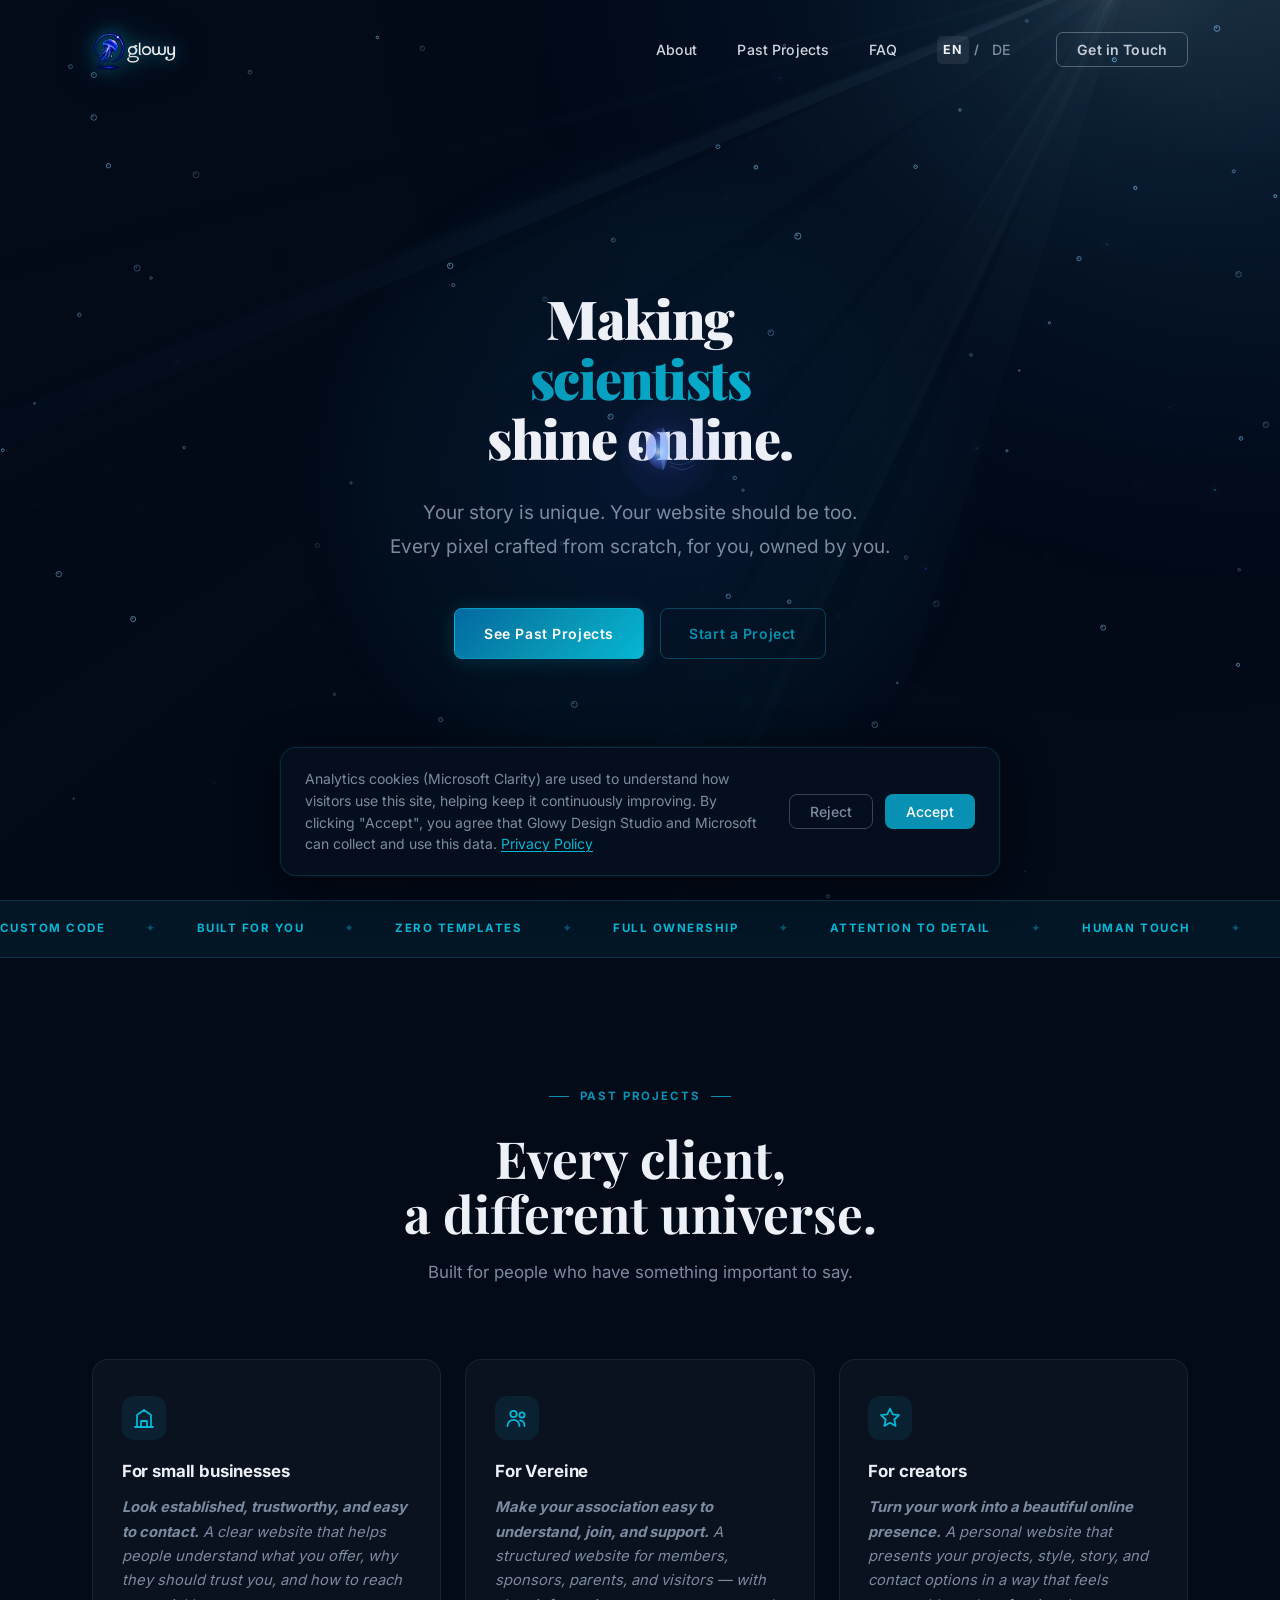
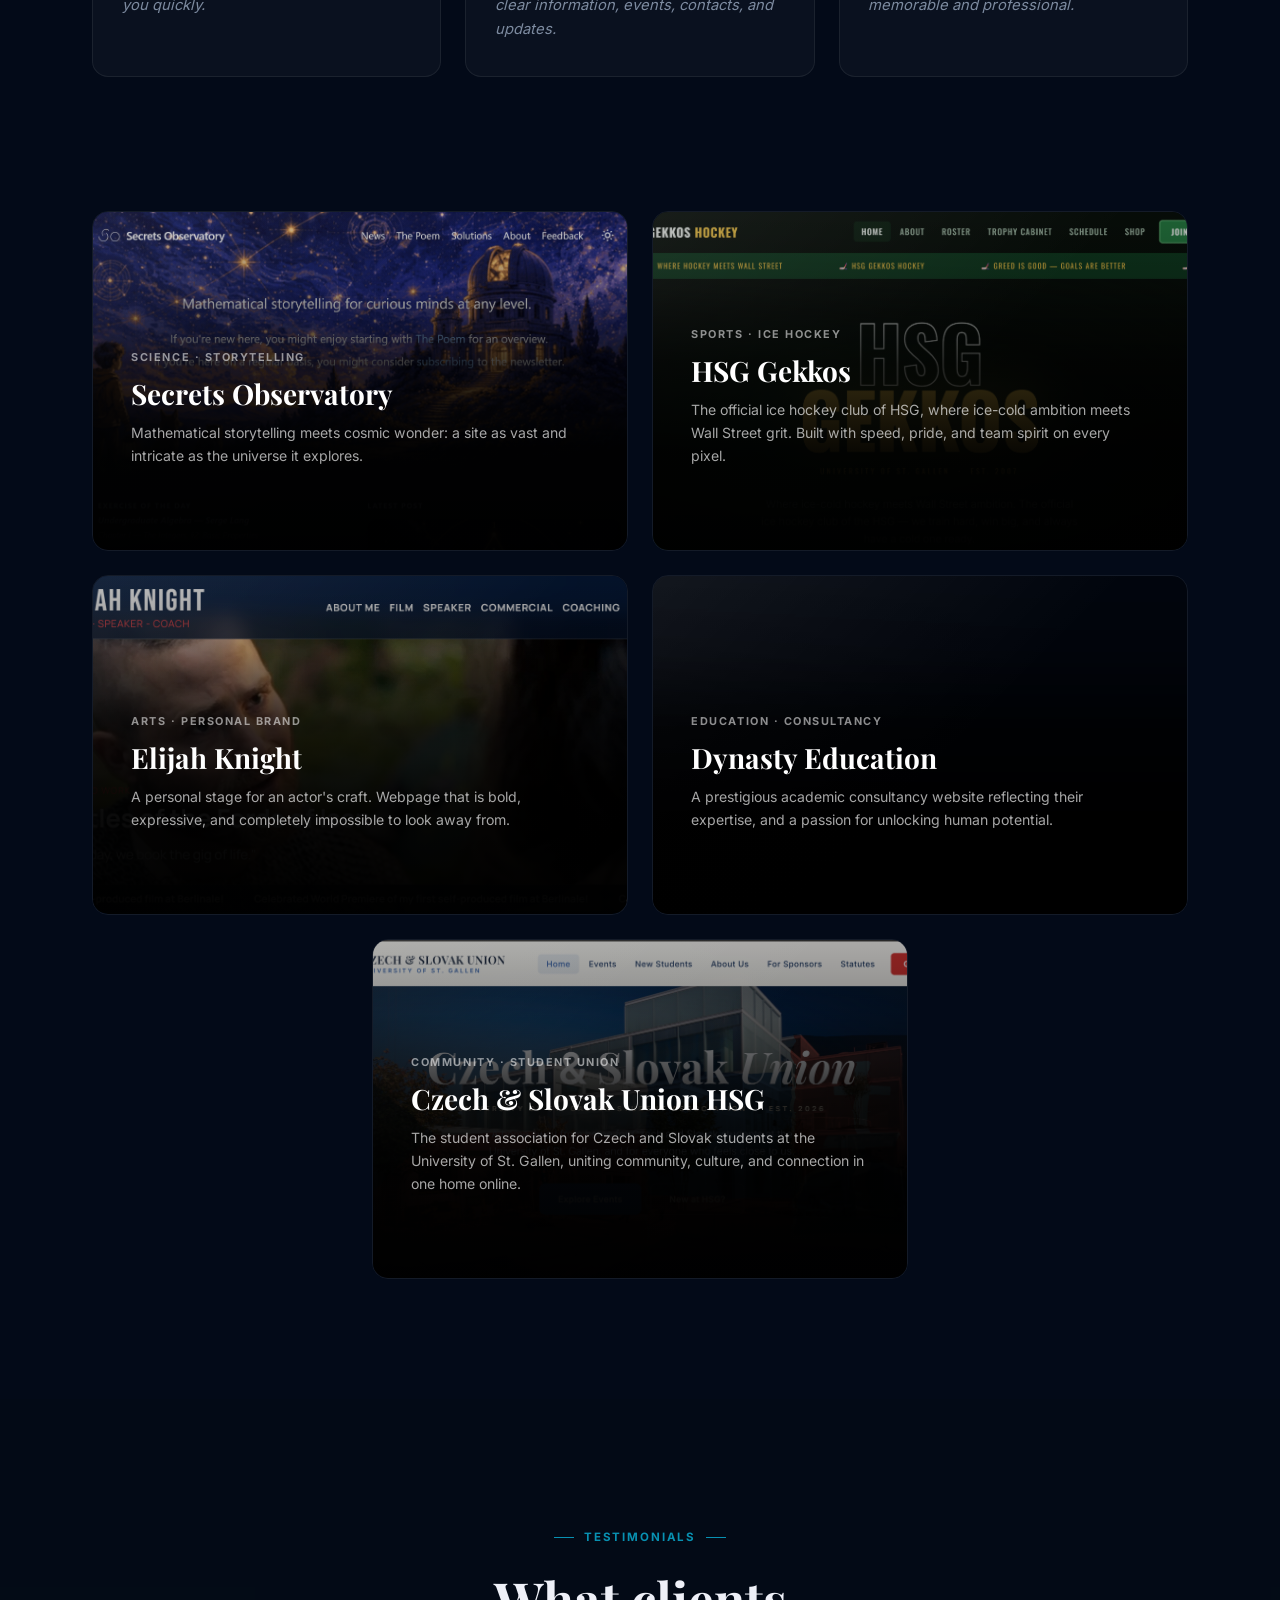
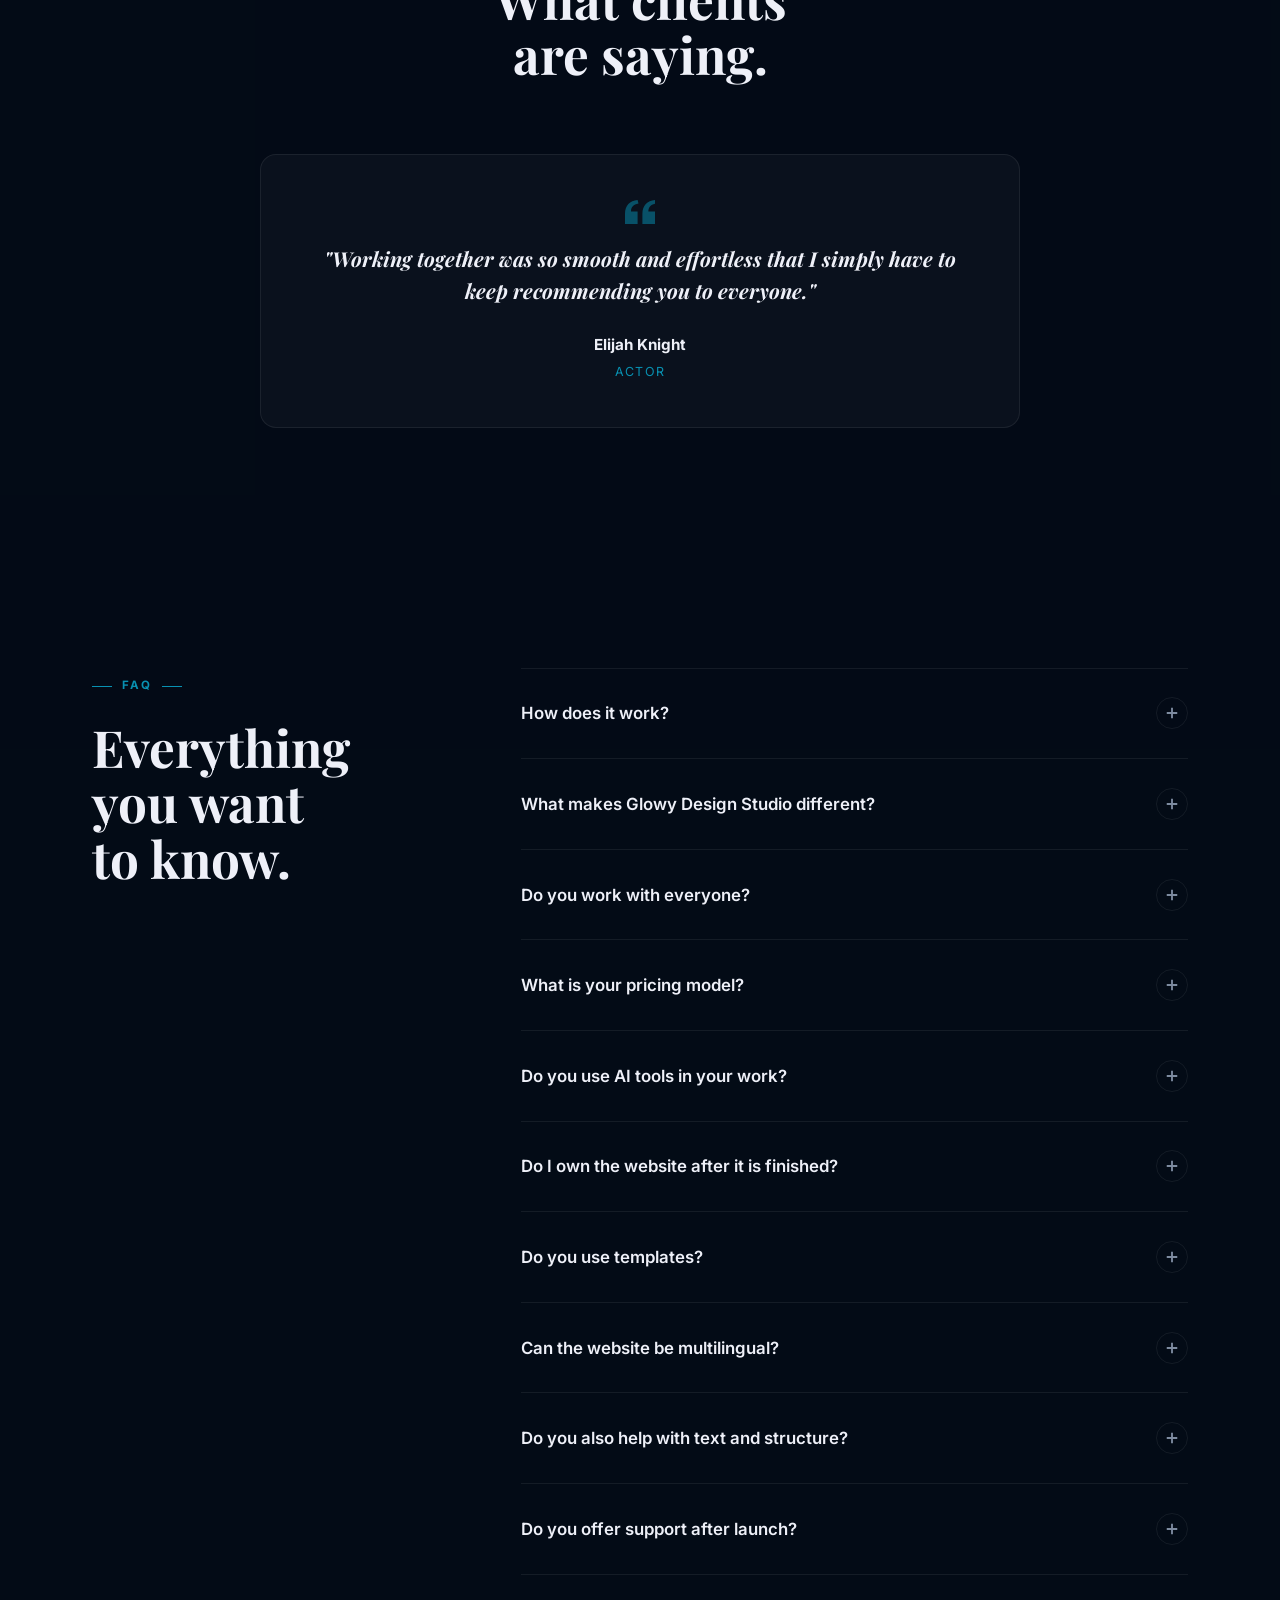
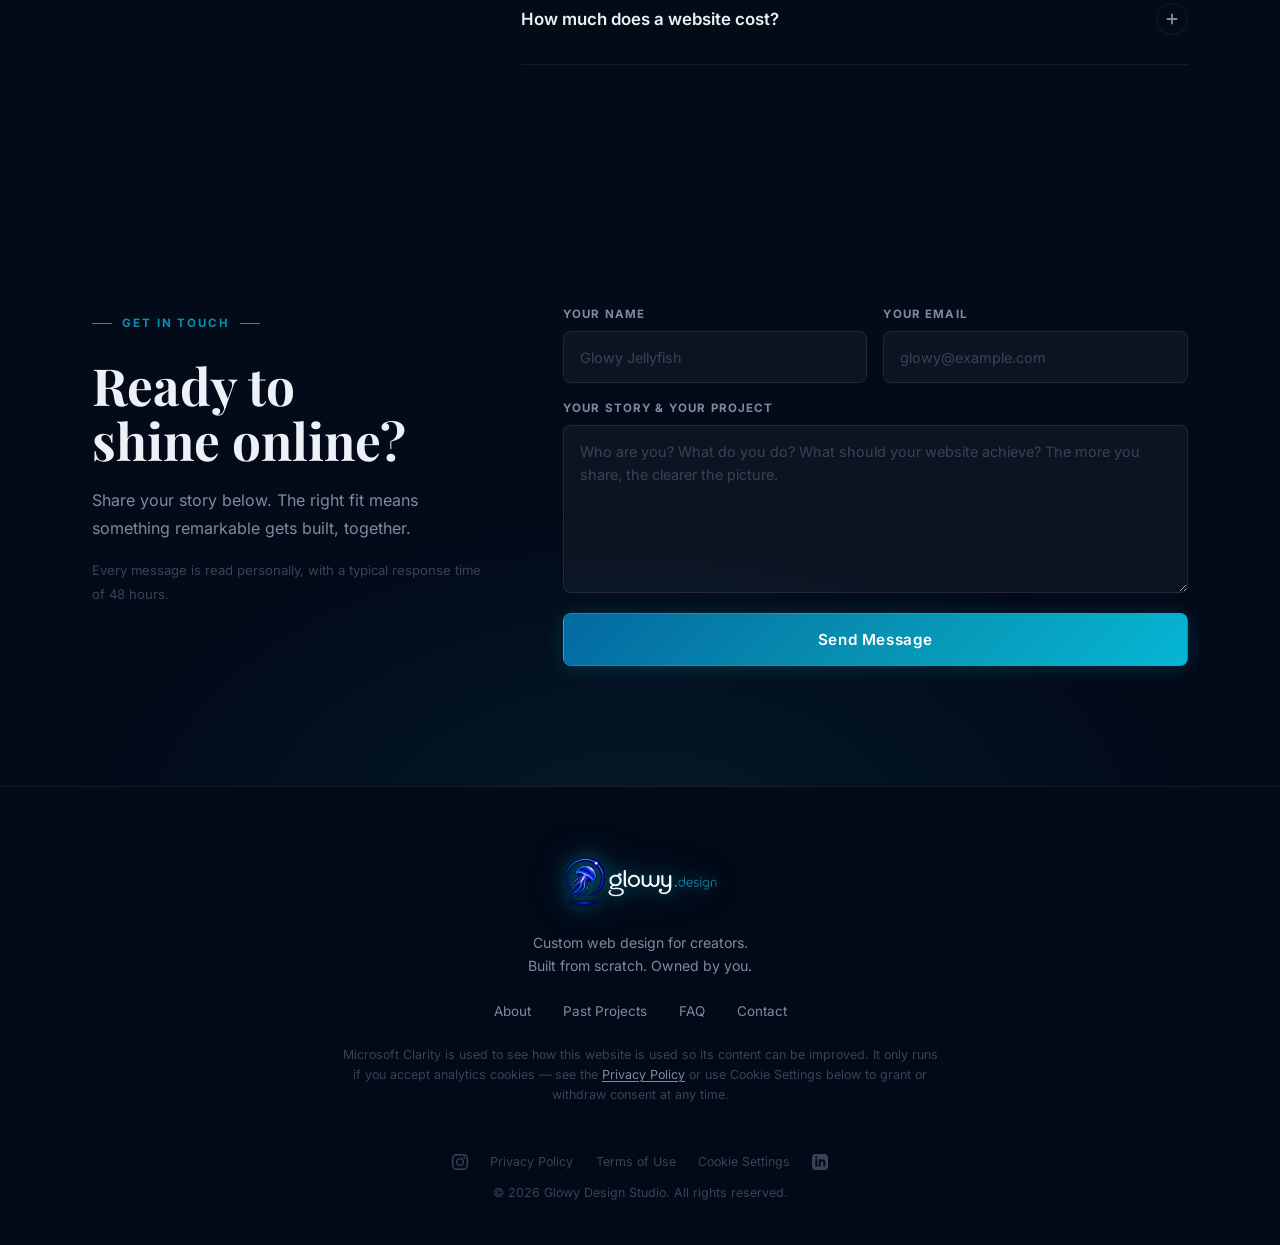
==== commit cfc77e48: "cookies settings adjusted" ====
--- a/index.html
+++ b/index.html
@@ -24,9 +24,6 @@
   <meta name="twitter:description" content="Custom websites for scientists, athletes, artists, and creators. Built from scratch, tailored to you, owned by you.">
   <meta name="twitter:image" content="https://glowy.design/Assets/Logo/LogoGlowyDesign.jpg">
   <link rel="icon" href="Assets/Logo/transparentglowyfavicon.png" type="image/png">
-  <link rel="preconnect" href="https://fonts.googleapis.com">
-  <link rel="preconnect" href="https://fonts.gstatic.com" crossorigin>
-  <link href="https://fonts.googleapis.com/css2?family=Playfair+Display:ital,wght@0,700;0,900;1,700&family=Inter:wght@300;400;500;600;700&display=swap" rel="stylesheet">
   <link rel="stylesheet" href="style.css">
   <script type="application/ld+json">
   {
@@ -464,7 +461,7 @@
           <a href="#faq">FAQ</a>
           <a href="#contact">Contact</a>
         </nav>
-        <p class="footer-clarity">Microsoft Clarity is used to see how this website is used so its content can be improved. By using this site, you agree that Glowy Design Studio and Microsoft can collect and use this data. <a href="privacy.html">The privacy statement</a> has more details.</p>
+        <p class="footer-clarity">Microsoft Clarity is used to see how this website is used so its content can be improved. It only runs if you accept analytics cookies — see the <a href="privacy.html">Privacy Policy</a> or use Cookie Settings below to grant or withdraw consent at any time.</p>
         <div class="footer-bottom">
           <nav class="footer-legal">
             <a href="https://www.instagram.com/glowy.jellyfish?igsh=MWVpdTN0enRxMTg2bg==" target="_blank" rel="noopener noreferrer" class="footer-social-link" aria-label="Glowy Design Studio on Instagram">
@@ -472,6 +469,7 @@
             </a>
             <a href="privacy.html">Privacy Policy</a>
             <a href="terms.html">Terms of Use</a>
+            <a href="#" id="cookieSettingsLink">Cookie Settings</a>
             <a href="https://www.linkedin.com/company/glowy-design/" target="_blank" rel="noopener noreferrer" class="footer-social-link" aria-label="Glowy Design Studio on LinkedIn">
               <svg xmlns="http://www.w3.org/2000/svg" width="16" height="16" viewBox="0 0 24 24" fill="currentColor" aria-hidden="true"><path d="M19 0h-14c-2.761 0-5 2.239-5 5v14c0 2.761 2.239 5 5 5h14c2.762 0 5-2.239 5-5v-14c0-2.761-2.238-5-5-5zm-11 19h-3v-11h3v11zm-1.5-12.268c-.966 0-1.75-.79-1.75-1.764s.784-1.764 1.75-1.764 1.75.79 1.75 1.764-.783 1.764-1.75 1.764zm13.5 12.268h-3v-5.604c0-3.368-4-3.113-4 0v5.604h-3v-11h3v1.765c1.396-2.586 7-2.777 7 2.476v6.759z"/></svg>
             </a>
@@ -486,7 +484,7 @@
   <div id="cookieBanner" class="cookie-banner" role="region" aria-label="Cookie consent">
     <div class="cookie-banner-inner">
       <p class="cookie-text">
-        Analytics cookies (Microsoft Clarity) are used to understand how visitors use this site, helping keep it continuously improving.
+        Analytics cookies (Microsoft Clarity) are used to understand how visitors use this site, helping keep it continuously improving. By clicking "Accept", you agree that Glowy Design Studio and Microsoft can collect and use this data.
         <a href="privacy.html" class="cookie-link">Privacy Policy</a>
       </p>
       <div class="cookie-actions">
--- a/style.css
+++ b/style.css
@@ -1,3 +1,29 @@
+/* ===== SELF-HOSTED FONTS ===== */
+@font-face {
+  font-family: 'Inter';
+  font-style: normal;
+  font-weight: 300 700;
+  font-display: swap;
+  src: url('Assets/Fonts/inter-latin.woff2') format('woff2');
+  unicode-range: U+0000-00FF, U+0131, U+0152-0153, U+02BB-02BC, U+02C6, U+02DA, U+02DC, U+0304, U+0308, U+0329, U+2000-206F, U+20AC, U+2122, U+2191, U+2193, U+2212, U+2215, U+FEFF, U+FFFD;
+}
+@font-face {
+  font-family: 'Playfair Display';
+  font-style: normal;
+  font-weight: 700 900;
+  font-display: swap;
+  src: url('Assets/Fonts/playfair-display-latin.woff2') format('woff2');
+  unicode-range: U+0000-00FF, U+0131, U+0152-0153, U+02BB-02BC, U+02C6, U+02DA, U+02DC, U+0304, U+0308, U+0329, U+2000-206F, U+20AC, U+2122, U+2191, U+2193, U+2212, U+2215, U+FEFF, U+FFFD;
+}
+@font-face {
+  font-family: 'Playfair Display';
+  font-style: italic;
+  font-weight: 700;
+  font-display: swap;
+  src: url('Assets/Fonts/playfair-display-italic-latin.woff2') format('woff2');
+  unicode-range: U+0000-00FF, U+0131, U+0152-0153, U+02BB-02BC, U+02C6, U+02DA, U+02DC, U+0304, U+0308, U+0329, U+2000-206F, U+20AC, U+2122, U+2191, U+2193, U+2212, U+2215, U+FEFF, U+FFFD;
+}
+
 /* ===== VARIABLES & RESET ===== */
 :root {
   --bg:       #030a18;
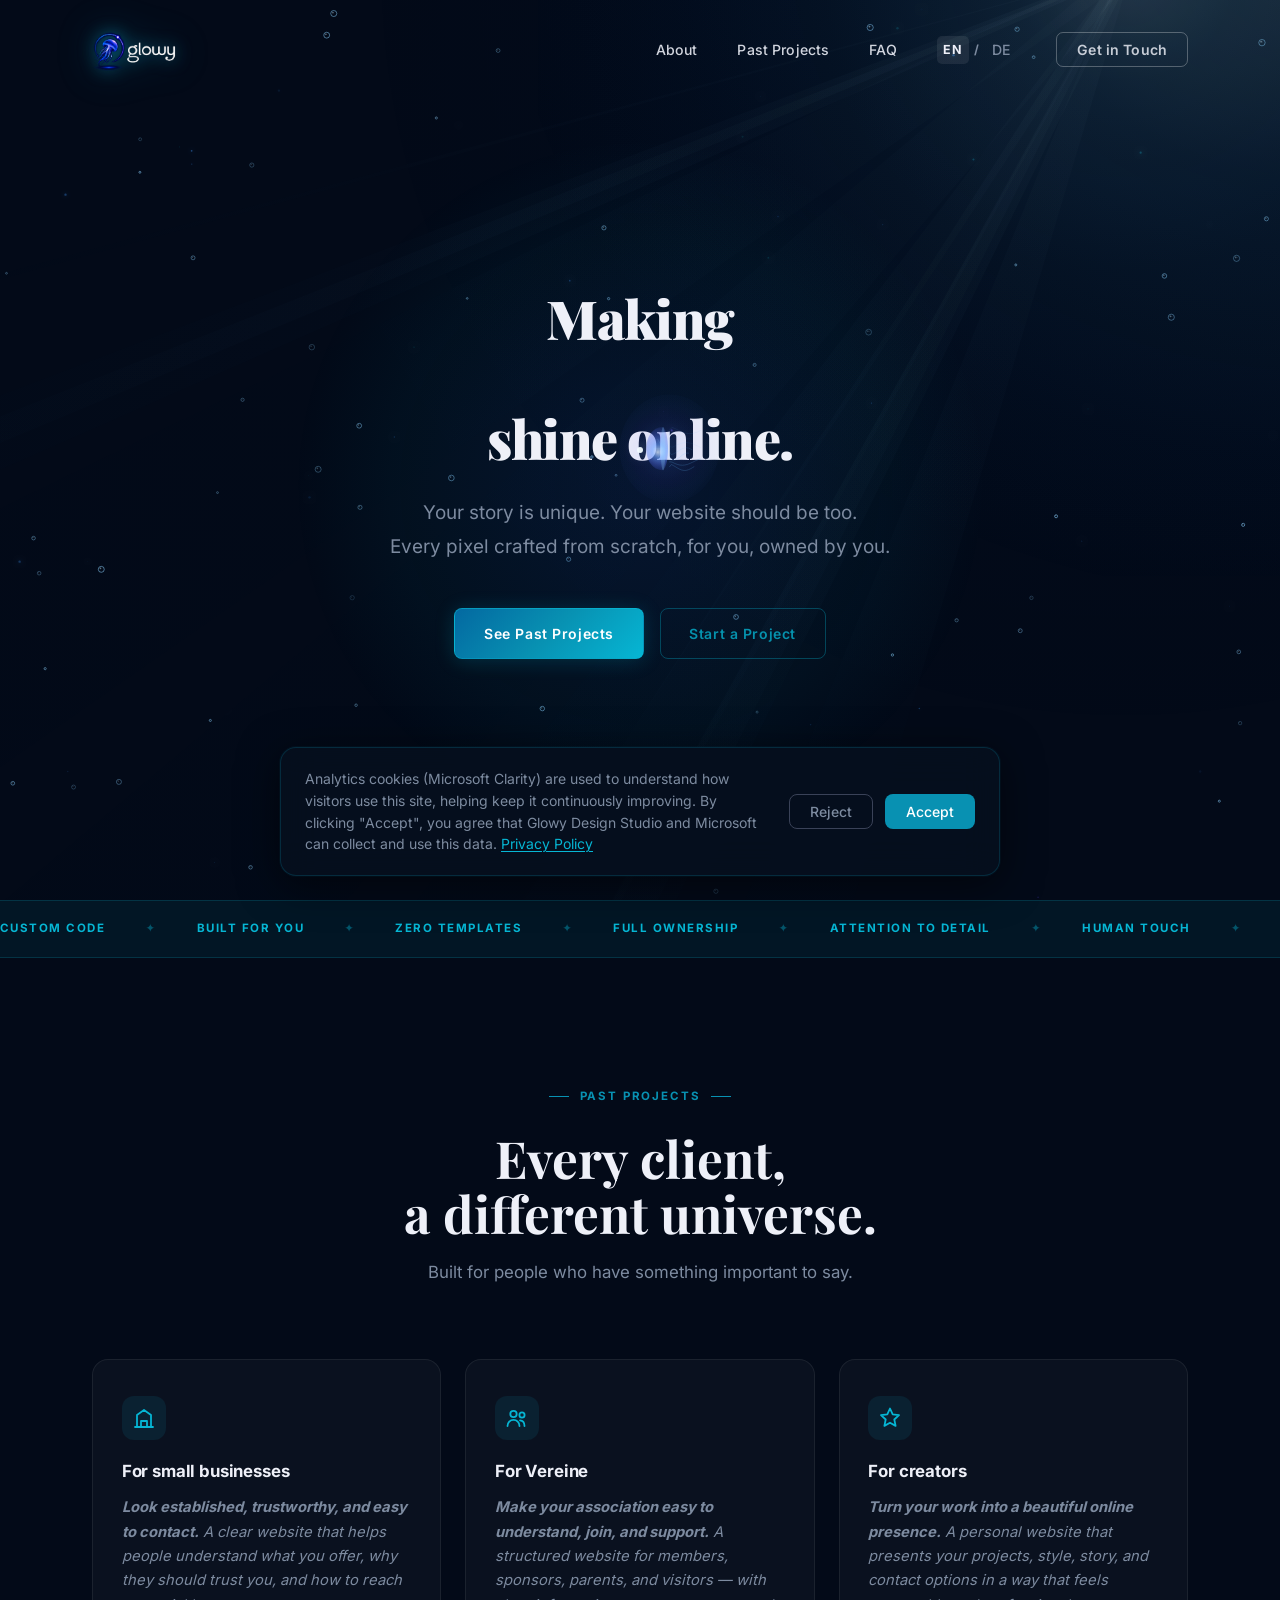
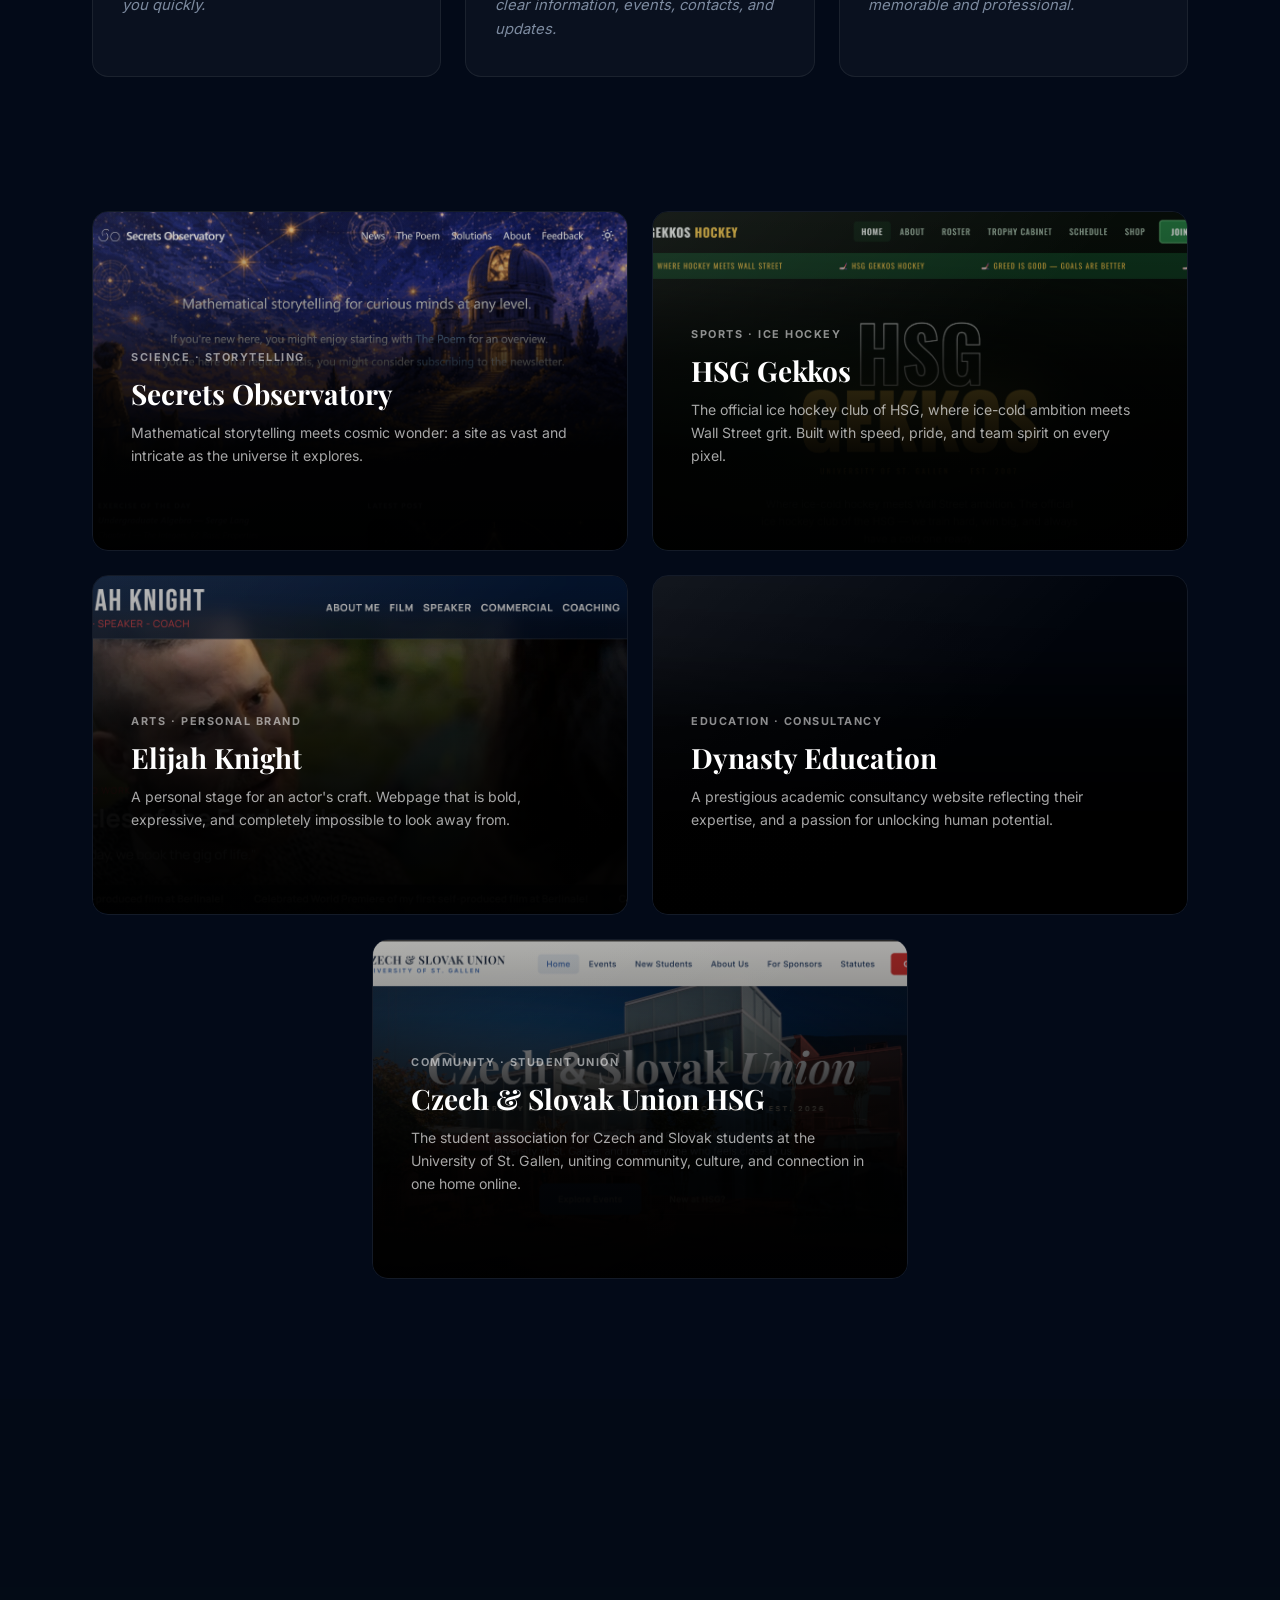
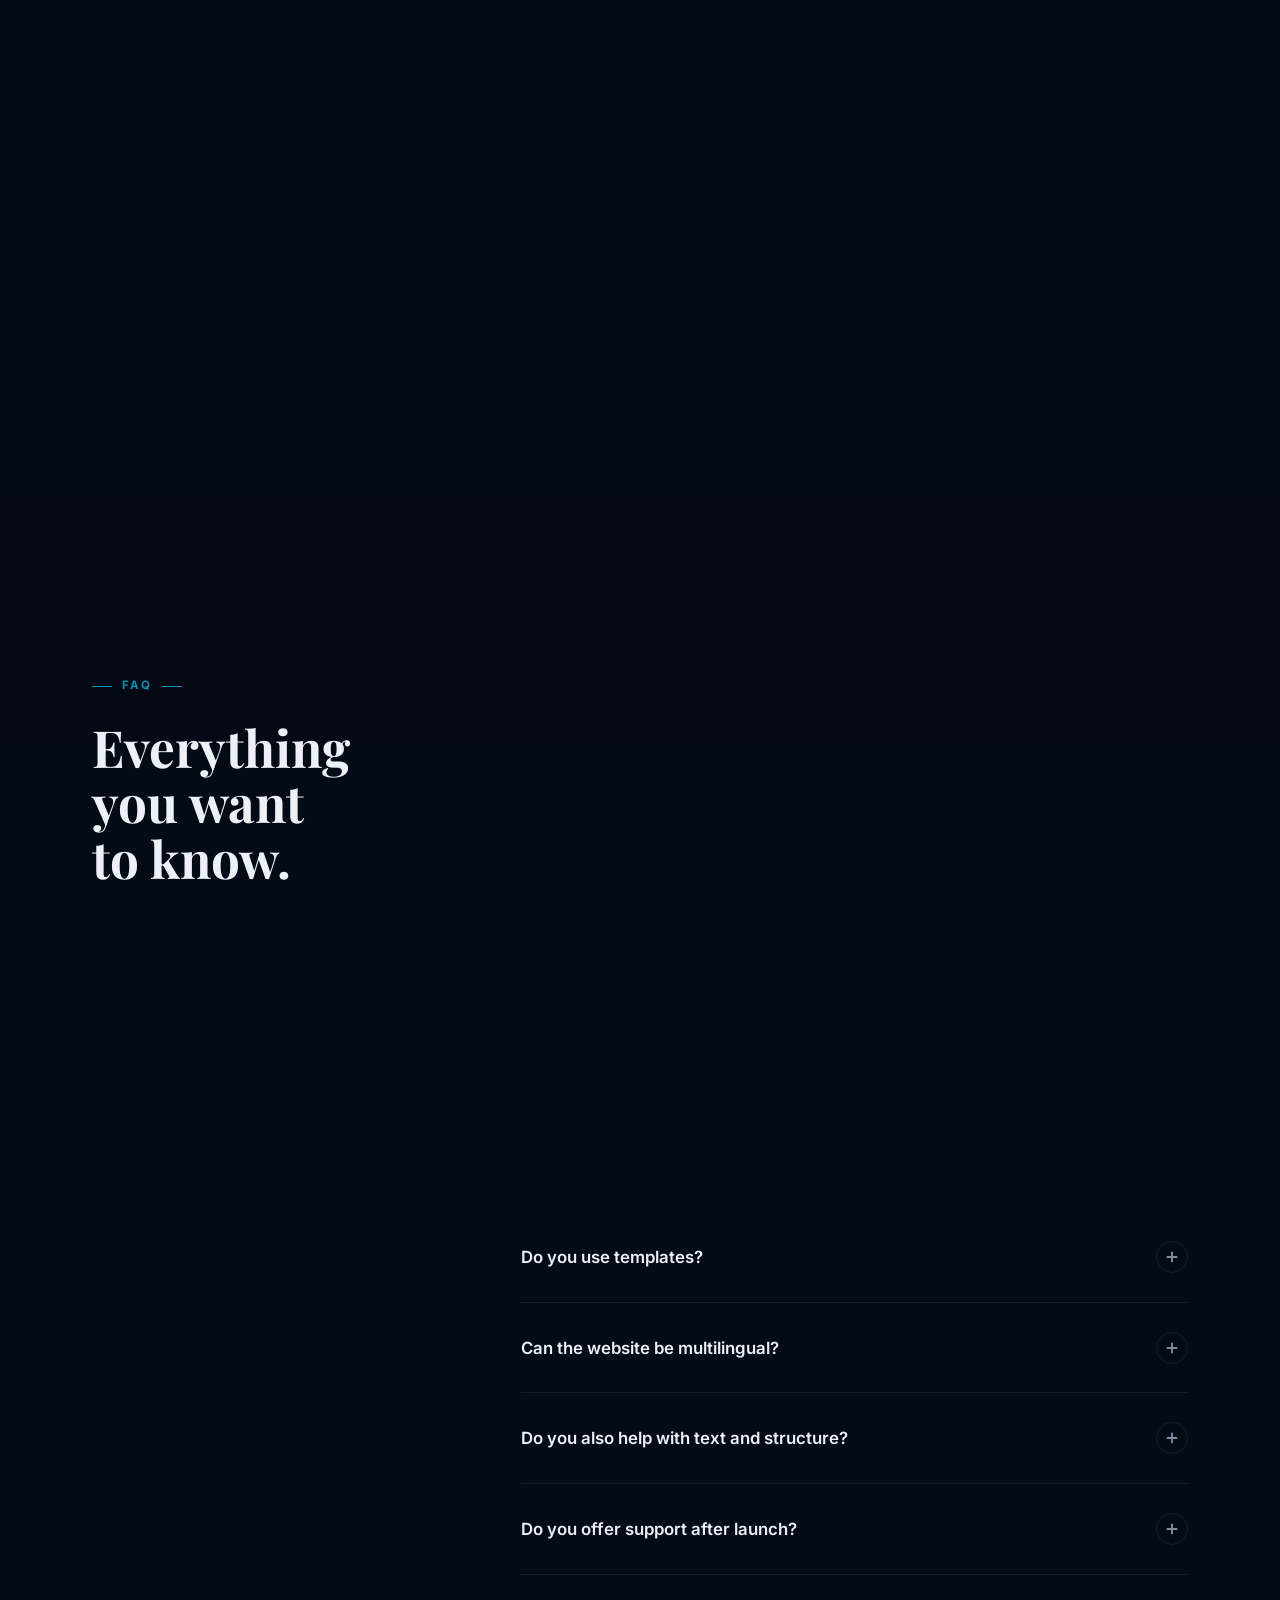
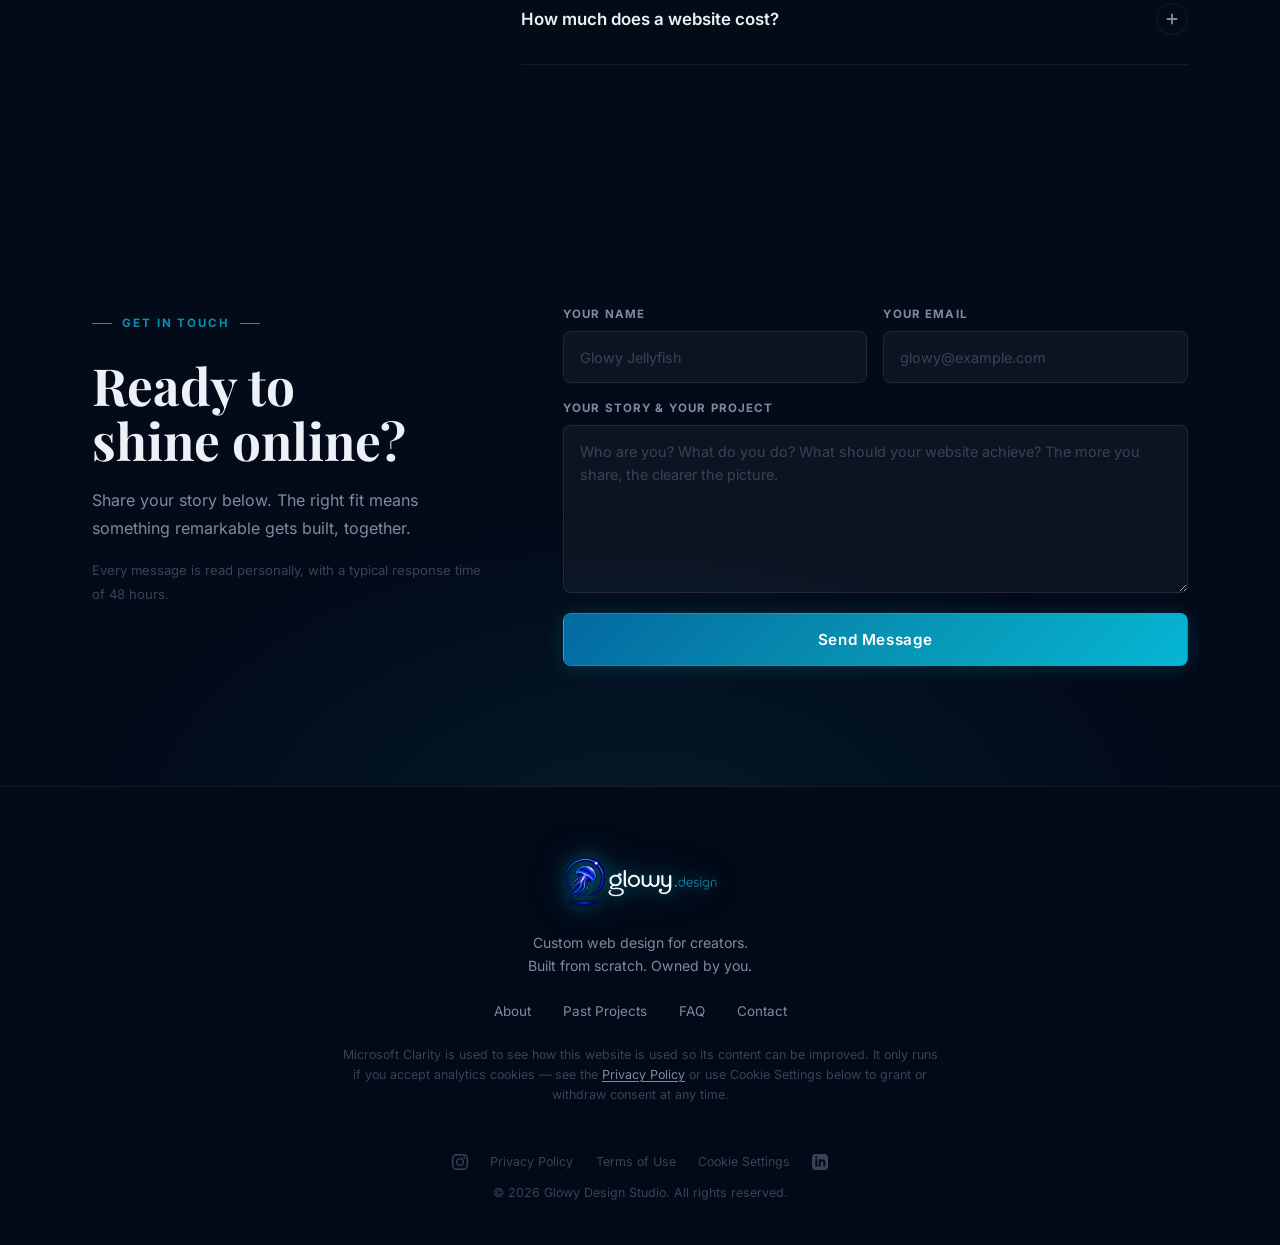
==== commit eae9d61b: "seo" ====
--- a/index.html
+++ b/index.html
@@ -18,7 +18,7 @@
   <meta property="og:url" content="https://glowy.design/">
   <meta property="og:image" content="https://glowy.design/Assets/Logo/LogoGlowyDesign.jpg">
   <meta property="og:locale" content="en_US">
-  <meta property="og:locale:alternate" content="de_DE">
+  <meta property="og:locale:alternate" content="de_CH">
   <meta name="twitter:card" content="summary_large_image">
   <meta name="twitter:title" content="Glowy Design Studio │ Custom Web for Individual Creators">
   <meta name="twitter:description" content="Custom websites for scientists, athletes, artists, and creators. Built from scratch, tailored to you, owned by you.">
@@ -34,11 +34,114 @@
     "logo": "https://glowy.design/Assets/Logo/LogoGlowyDesign.jpg",
     "image": "https://glowy.design/Assets/Logo/LogoGlowyDesign.jpg",
     "description": "Custom websites for scientists, athletes, artists, and creators. Built from scratch, tailored to you, owned by you.",
-    "areaServed": "Worldwide",
+    "areaServed": [
+      {
+        "@type": "Country",
+        "name": "Switzerland"
+      },
+      "Worldwide"
+    ],
+    "priceRange": "CHF 990 - CHF 4500+",
     "availableLanguage": ["English", "German"],
     "sameAs": [
       "https://www.instagram.com/glowy.jellyfish?igsh=MWVpdTN0enRxMTg2bg==",
       "https://www.linkedin.com/company/glowy-design/"
+    ]
+  }
+  </script>
+  <script type="application/ld+json">
+  {
+    "@context": "https://schema.org",
+    "@type": "FAQPage",
+    "mainEntity": [
+      {
+        "@type": "Question",
+        "name": "How does it work?",
+        "acceptedAnswer": {
+          "@type": "Answer",
+          "text": "The process starts with deep alignment on your personality, goals, and aesthetic. Every website is then built entirely from scratch, with no templates. When your site is ready, all files are transferred to you with full ownership, and you can update it yourself or have it handled for a small monthly fee. Analytics are set up so you can track exactly how your site performs."
+        }
+      },
+      {
+        "@type": "Question",
+        "name": "What makes Glowy Design Studio different?",
+        "acceptedAnswer": {
+          "@type": "Answer",
+          "text": "Glowy Design Studio combines human creativity with the strategic use of AI tools. Every project uses zero templates, gives you full ownership of the codebase, and receives obsessive attention to detail, marketing-minded structure, and quick, responsive updates."
+        }
+      },
+      {
+        "@type": "Question",
+        "name": "Do you work with everyone?",
+        "acceptedAnswer": {
+          "@type": "Answer",
+          "text": "No. Only a limited number of projects are taken on at a time so that every client receives full, undivided attention, and each website is built around a genuine understanding of their world, audience, and ambitions."
+        }
+      },
+      {
+        "@type": "Question",
+        "name": "What is your pricing model?",
+        "acceptedAnswer": {
+          "@type": "Answer",
+          "text": "Every project is unique, so pricing is discussed individually based on each client's specific needs and expectations."
+        }
+      },
+      {
+        "@type": "Question",
+        "name": "Do you use AI tools in your work?",
+        "acceptedAnswer": {
+          "@type": "Answer",
+          "text": "Yes. AI tools are used strategically to streamline the workflow and iterate faster, while the personal touch and understanding that clients value comes from human creativity."
+        }
+      },
+      {
+        "@type": "Question",
+        "name": "Do I own the website after it is finished?",
+        "acceptedAnswer": {
+          "@type": "Answer",
+          "text": "Yes. You fully own the code, content, design assets, and final files created for your project."
+        }
+      },
+      {
+        "@type": "Question",
+        "name": "Do you use templates?",
+        "acceptedAnswer": {
+          "@type": "Answer",
+          "text": "No. Every website is designed around your project, your story, and your audience rather than filling in a generic template."
+        }
+      },
+      {
+        "@type": "Question",
+        "name": "Can the website be multilingual?",
+        "acceptedAnswer": {
+          "@type": "Answer",
+          "text": "Yes. Multilingual websites are built for clients who want to reach audiences in different languages, such as English and German, or German and French."
+        }
+      },
+      {
+        "@type": "Question",
+        "name": "Do you also help with text and structure?",
+        "acceptedAnswer": {
+          "@type": "Answer",
+          "text": "Yes. Support is provided in shaping the structure, messaging, and wording of the website so visitors quickly understand who you are, what you offer, and how to contact you."
+        }
+      },
+      {
+        "@type": "Question",
+        "name": "Do you offer support after launch?",
+        "acceptedAnswer": {
+          "@type": "Answer",
+          "text": "Yes. Monthly, weekly, and priority care plans are available for clients who want regular updates, maintenance, or support after the website goes live."
+        }
+      },
+      {
+        "@type": "Question",
+        "name": "How much does a website cost?",
+        "acceptedAnswer": {
+          "@type": "Answer",
+          "text": "Projects usually start at CHF 990 for a refined one-page website, with most complete websites ranging between CHF 2,500 and CHF 4,500 depending on pages, content, animations, and technical needs. Flagship brand experiences with custom visual direction or multilingual setup usually start at CHF 4,500. A clear fixed quote is provided after a short conversation."
+        }
+      }
     ]
   }
   </script>
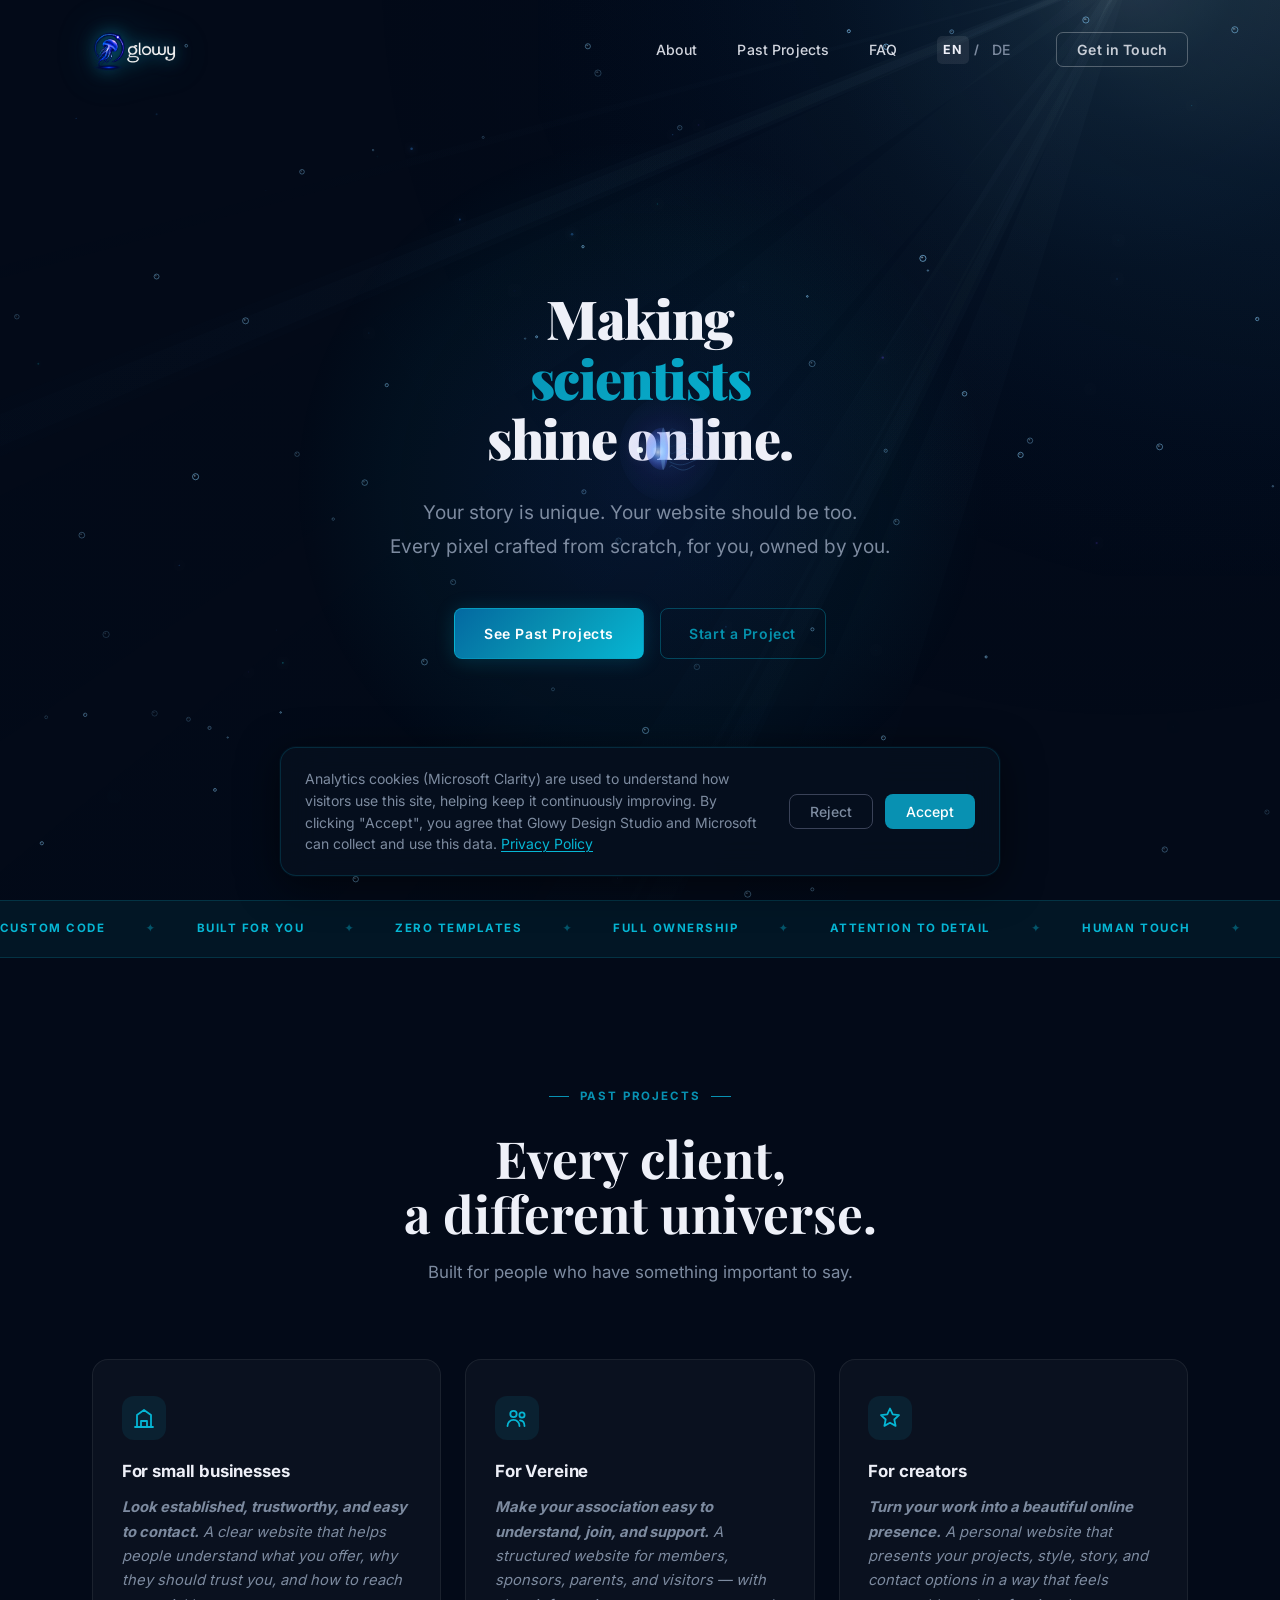
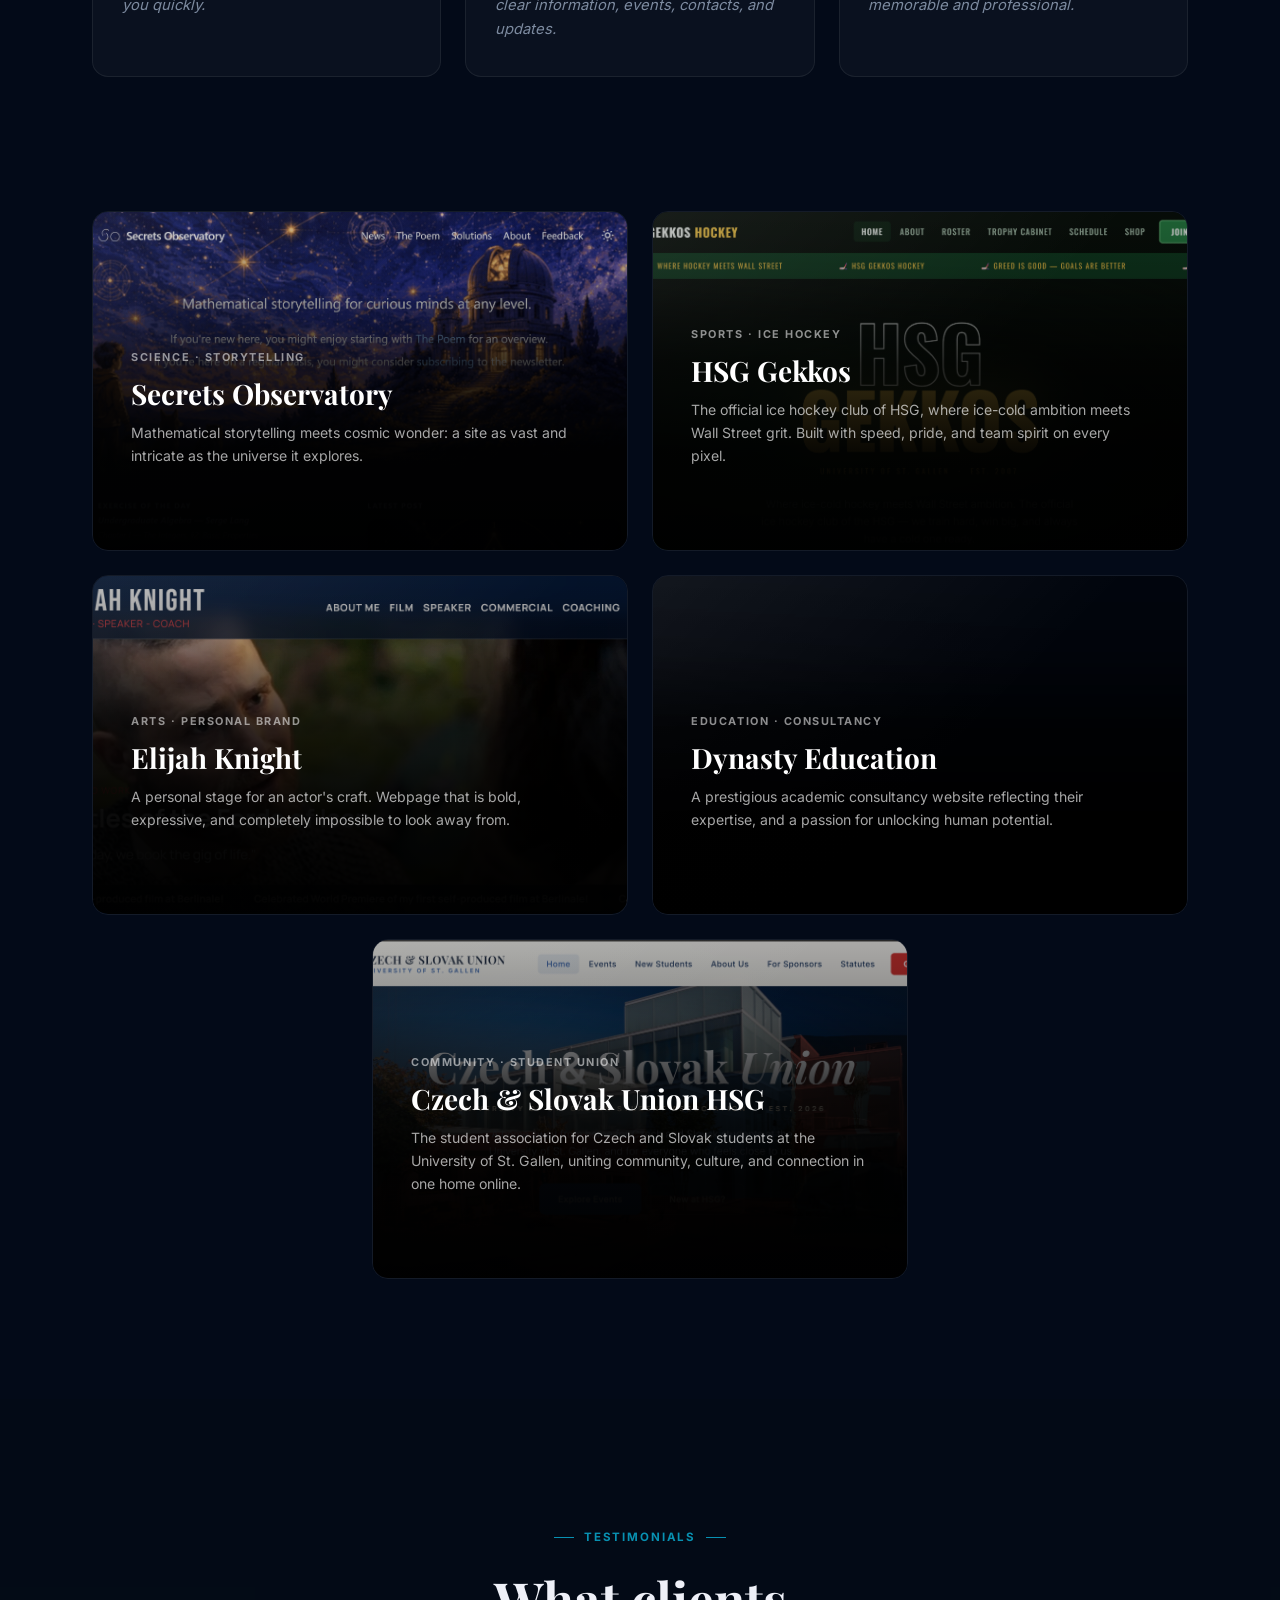
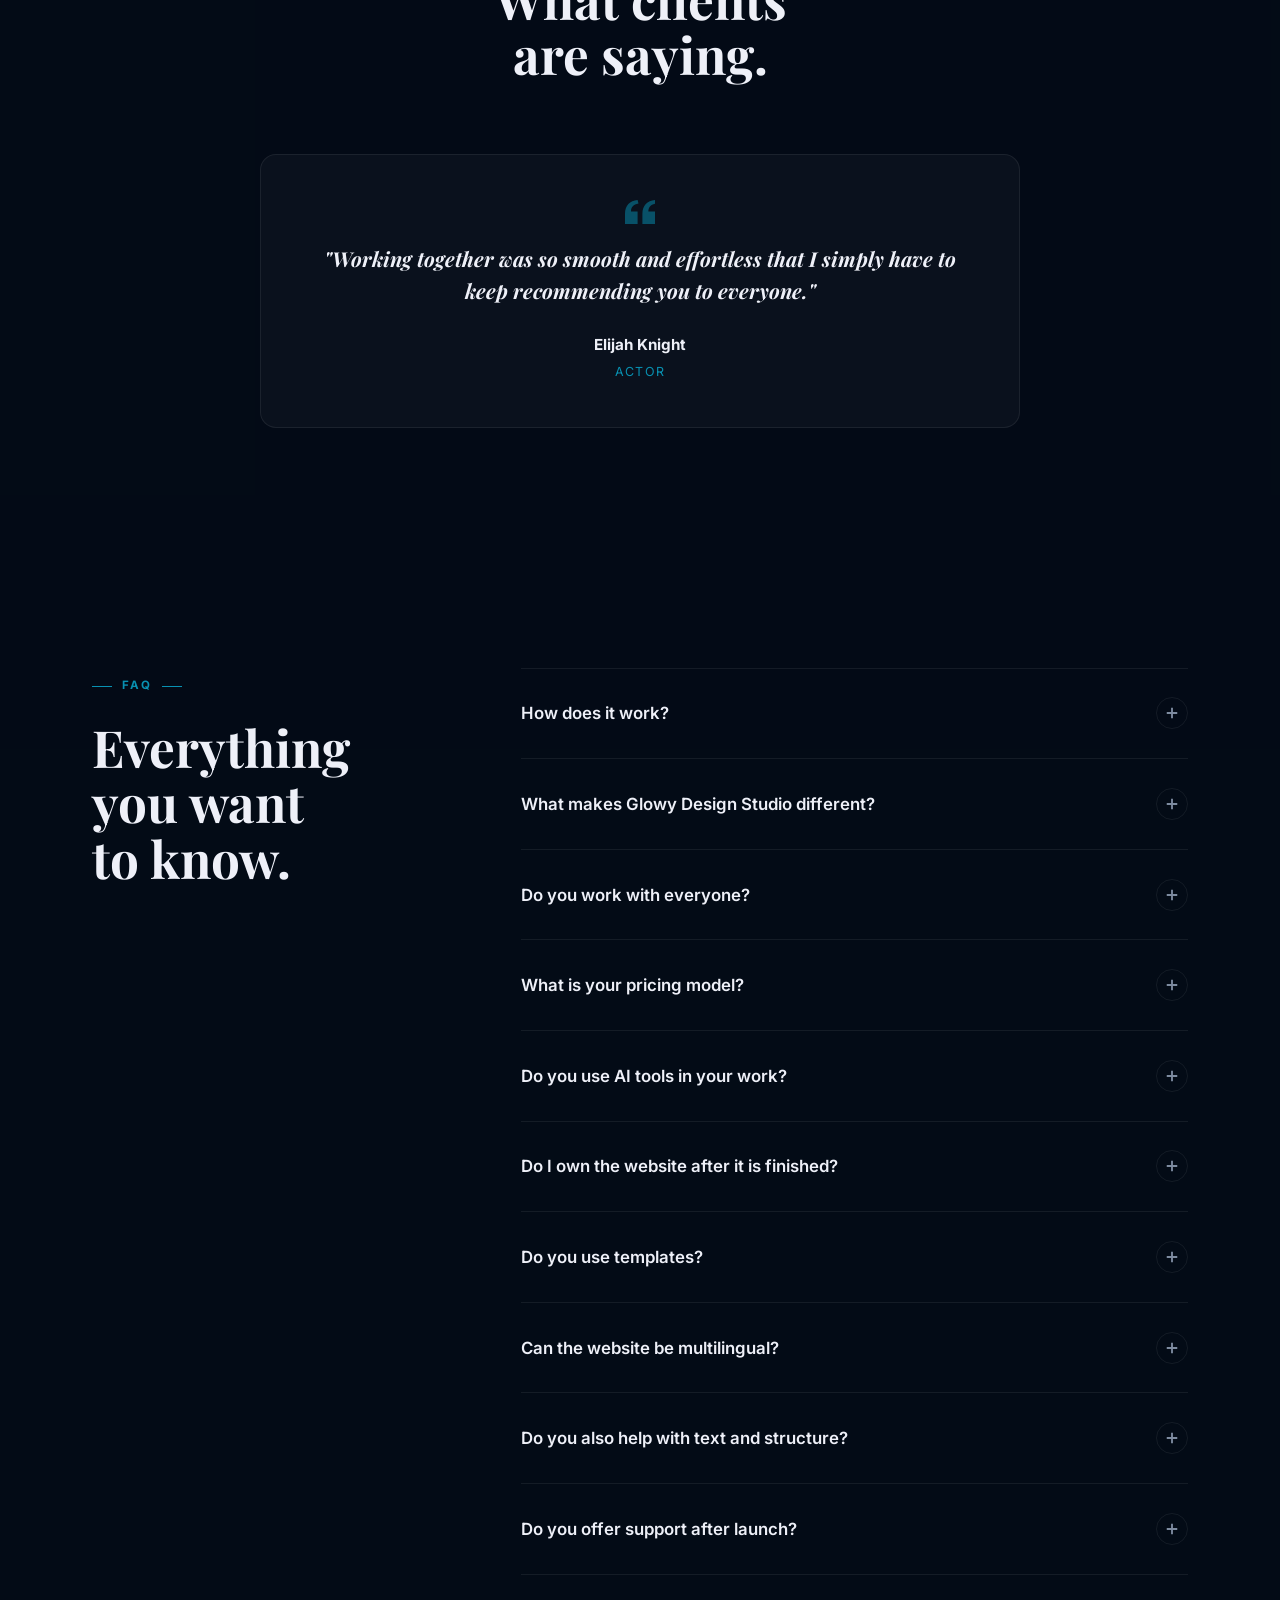
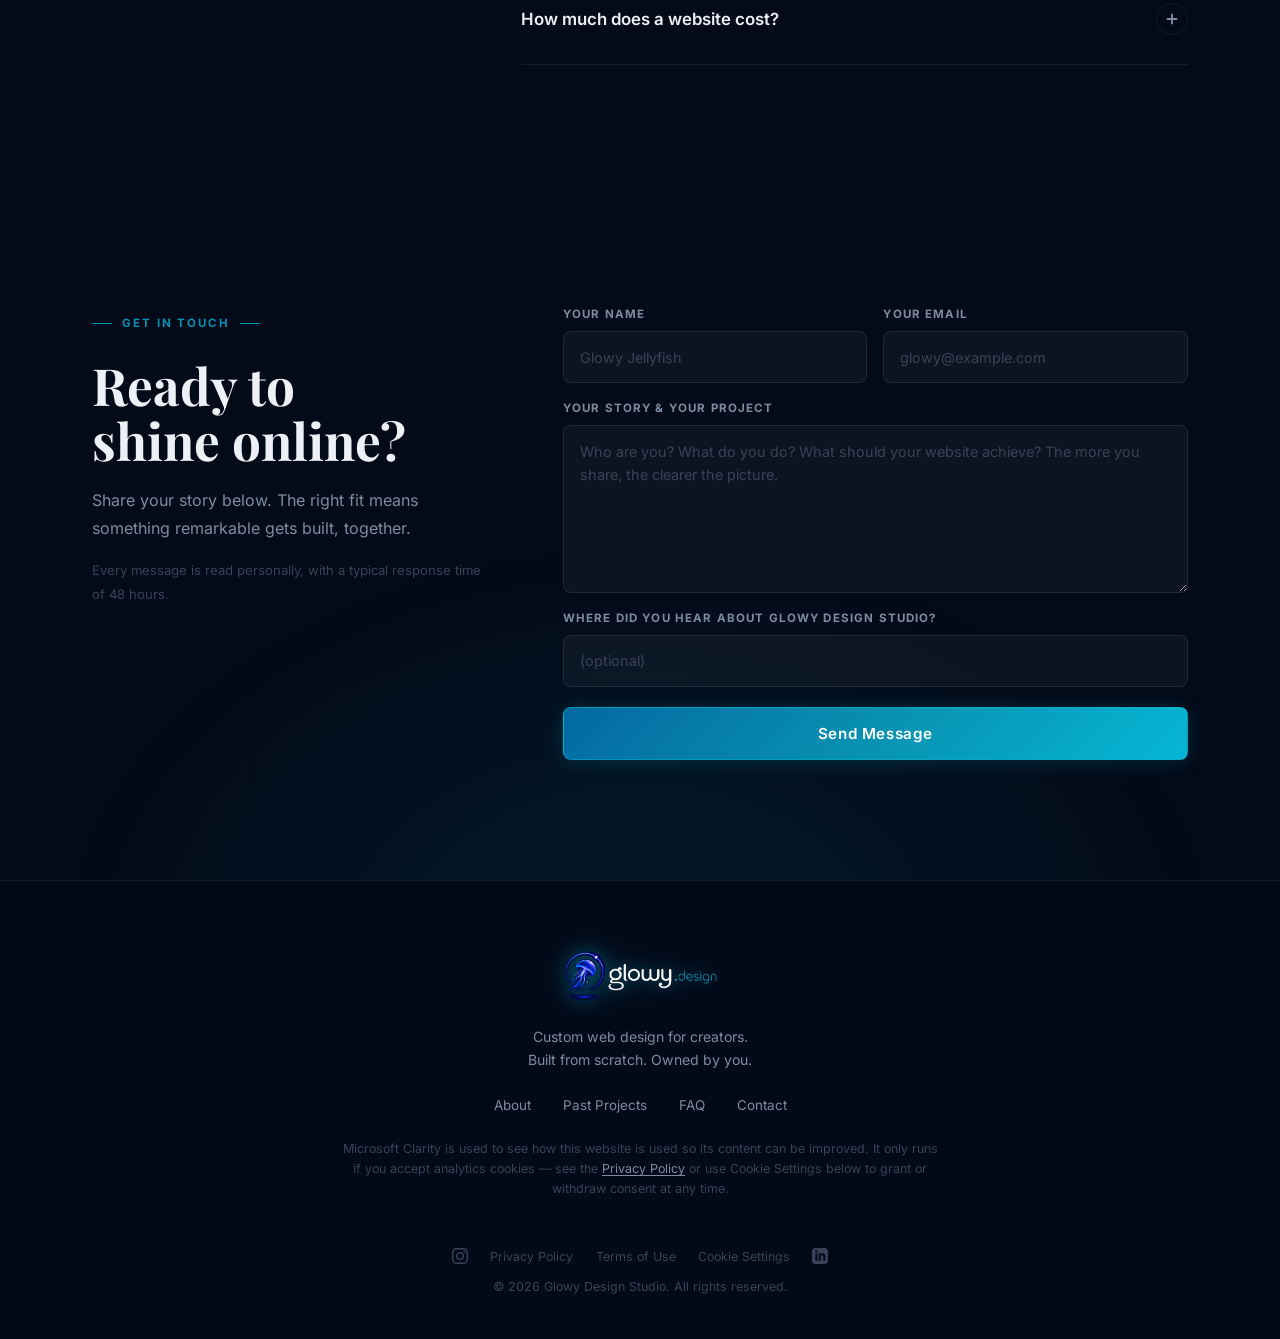
==== commit 6abb43a7: "where did you hear about us button added" ====
--- a/index.html
+++ b/index.html
@@ -545,6 +545,10 @@
               <label for="cf-msg">Your story &amp; your project</label>
               <textarea id="cf-msg" name="message" rows="6" placeholder="Who are you? What do you do? What should your website achieve? The more you share, the clearer the picture." required></textarea>
             </div>
+            <div class="form-group">
+              <label for="cf-heard">Where did you hear about Glowy Design Studio?</label>
+              <input type="text" id="cf-heard" name="heard_about" placeholder="(optional)">
+            </div>
             <button type="submit" class="btn btn-primary btn-lg">Send Message</button>
           </form>
         </div>
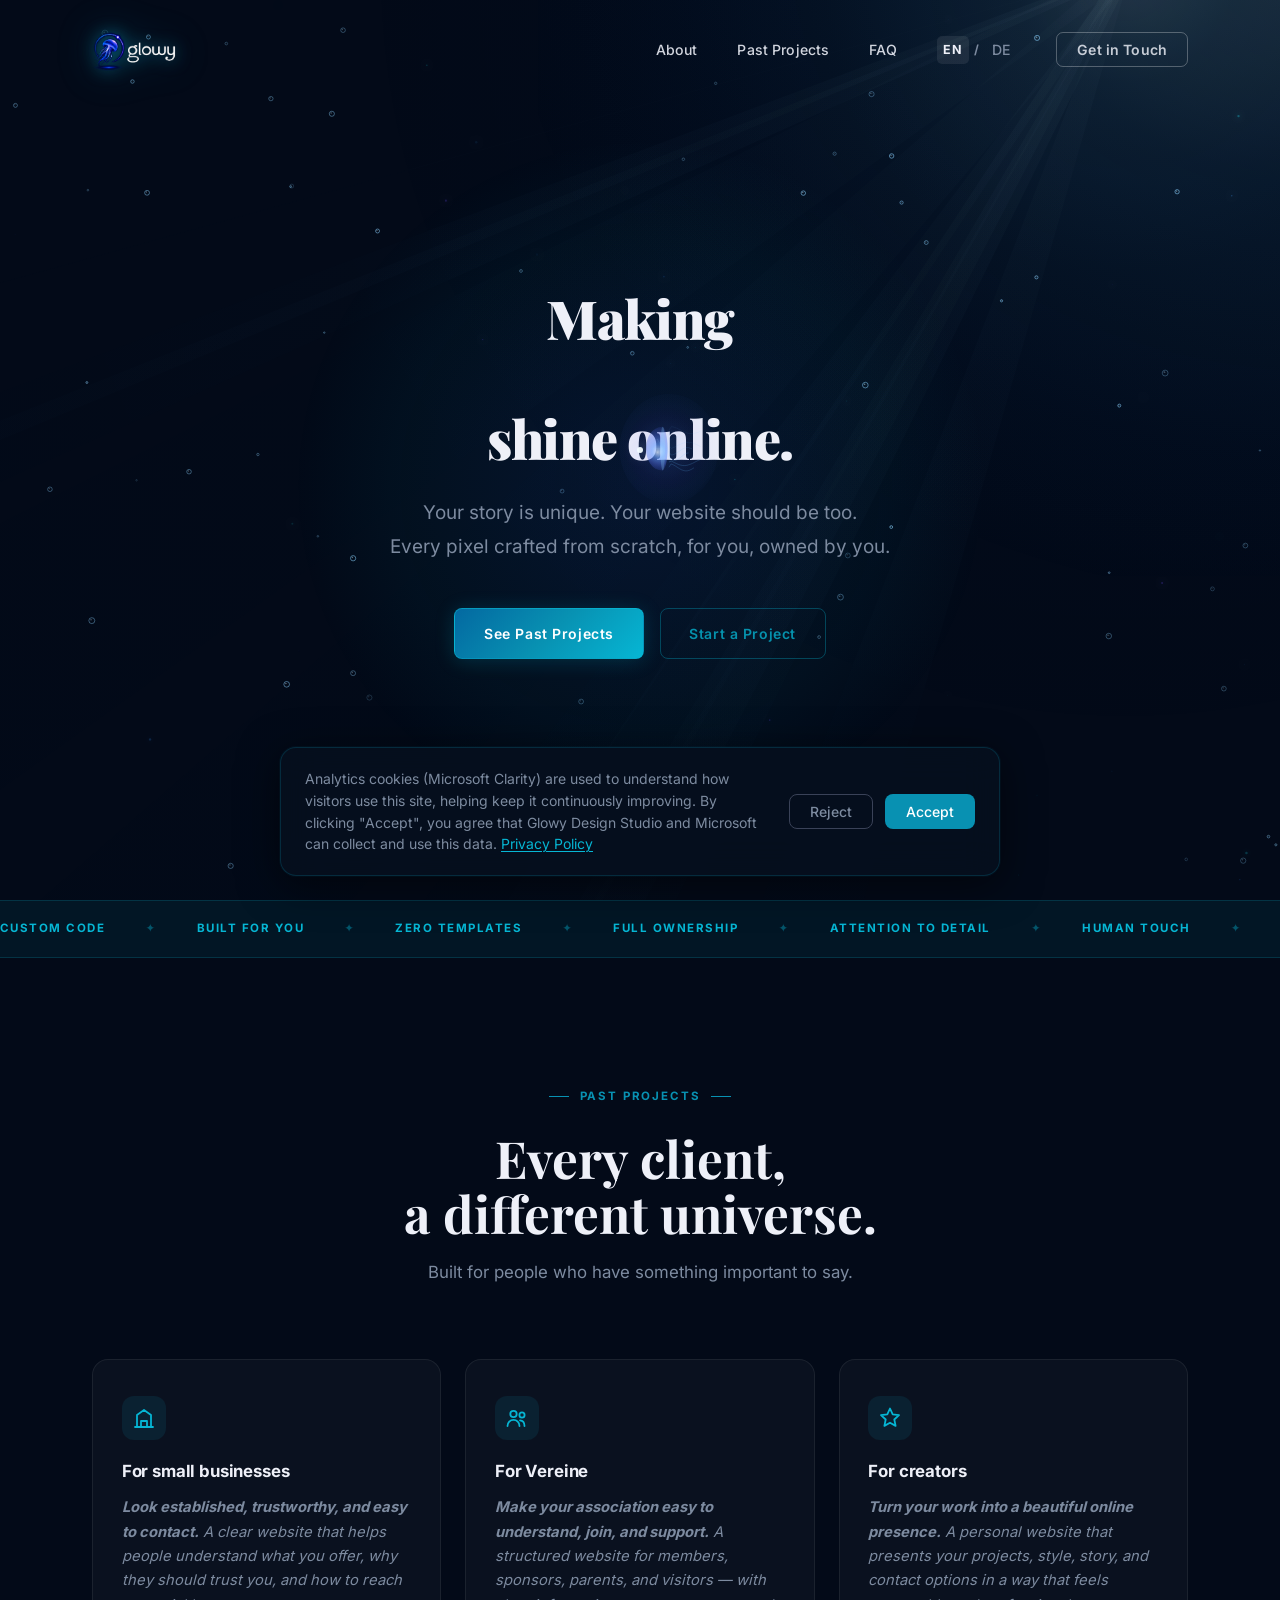
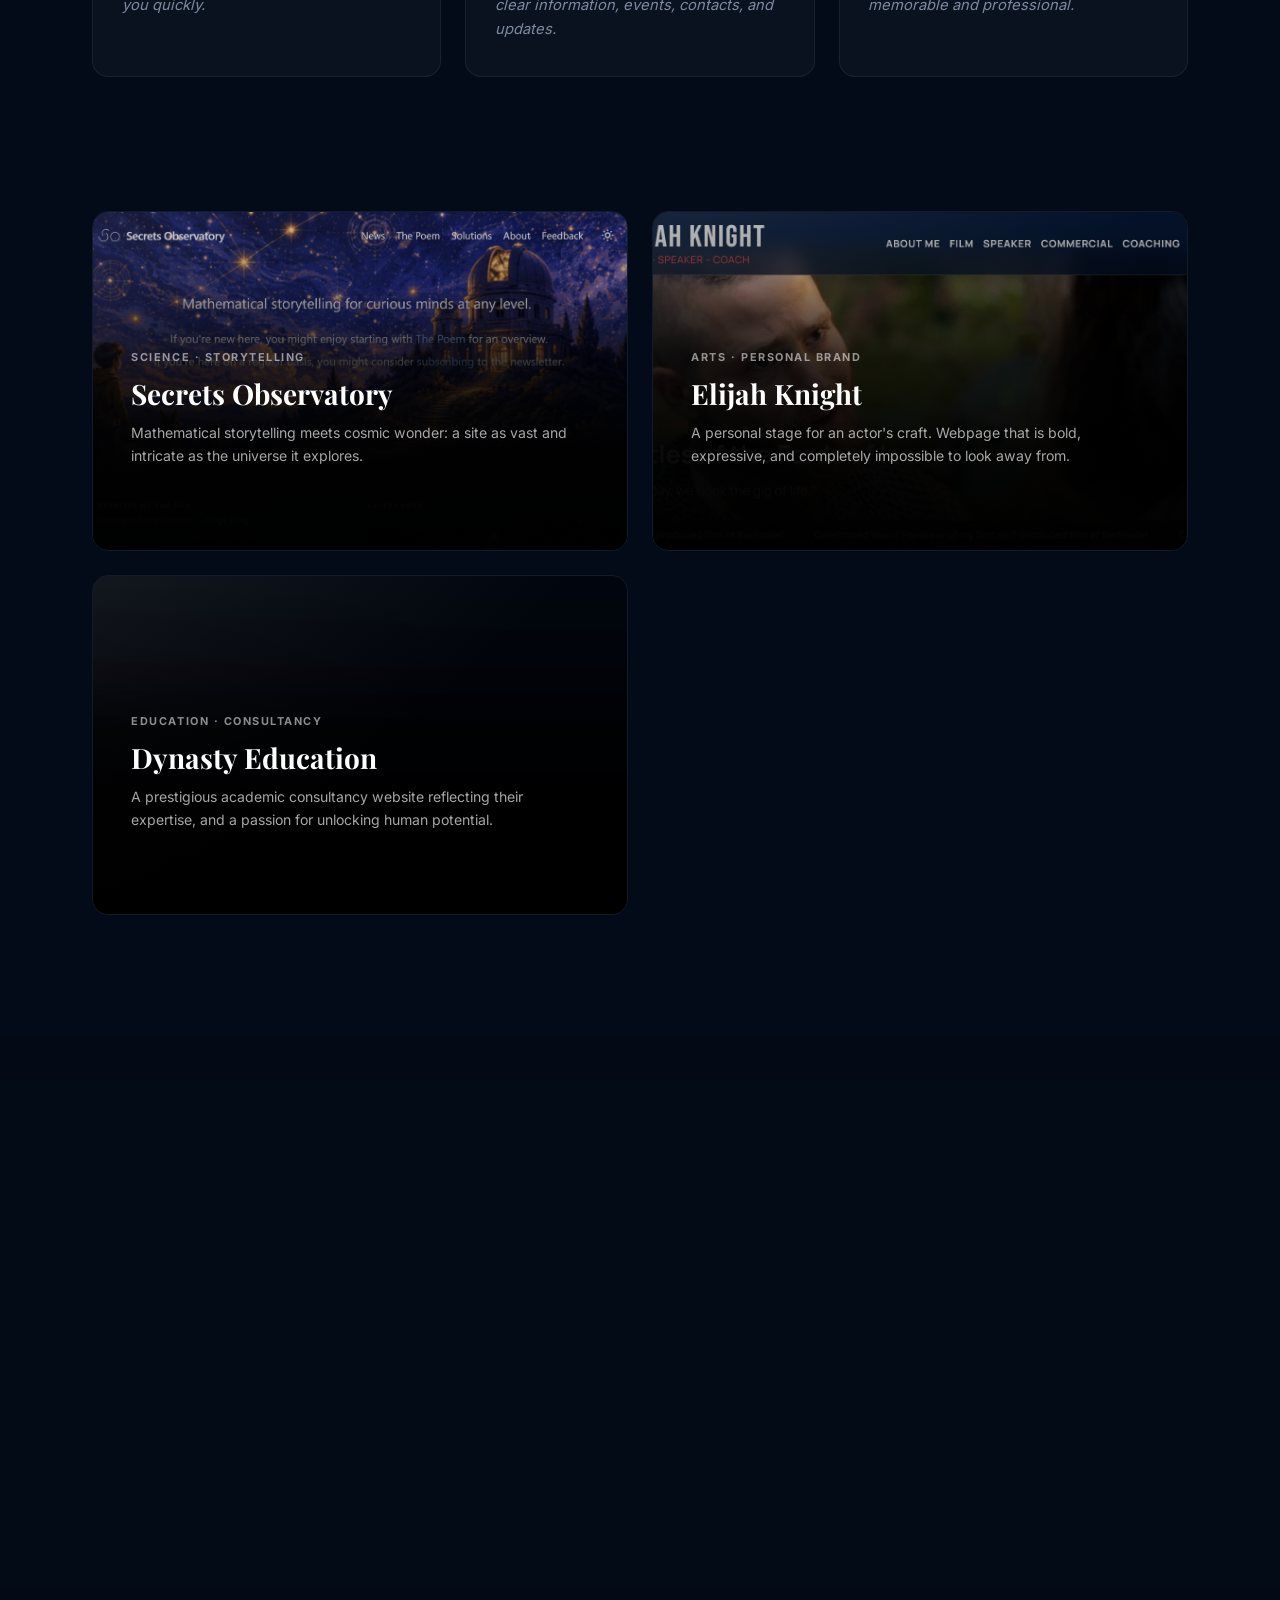
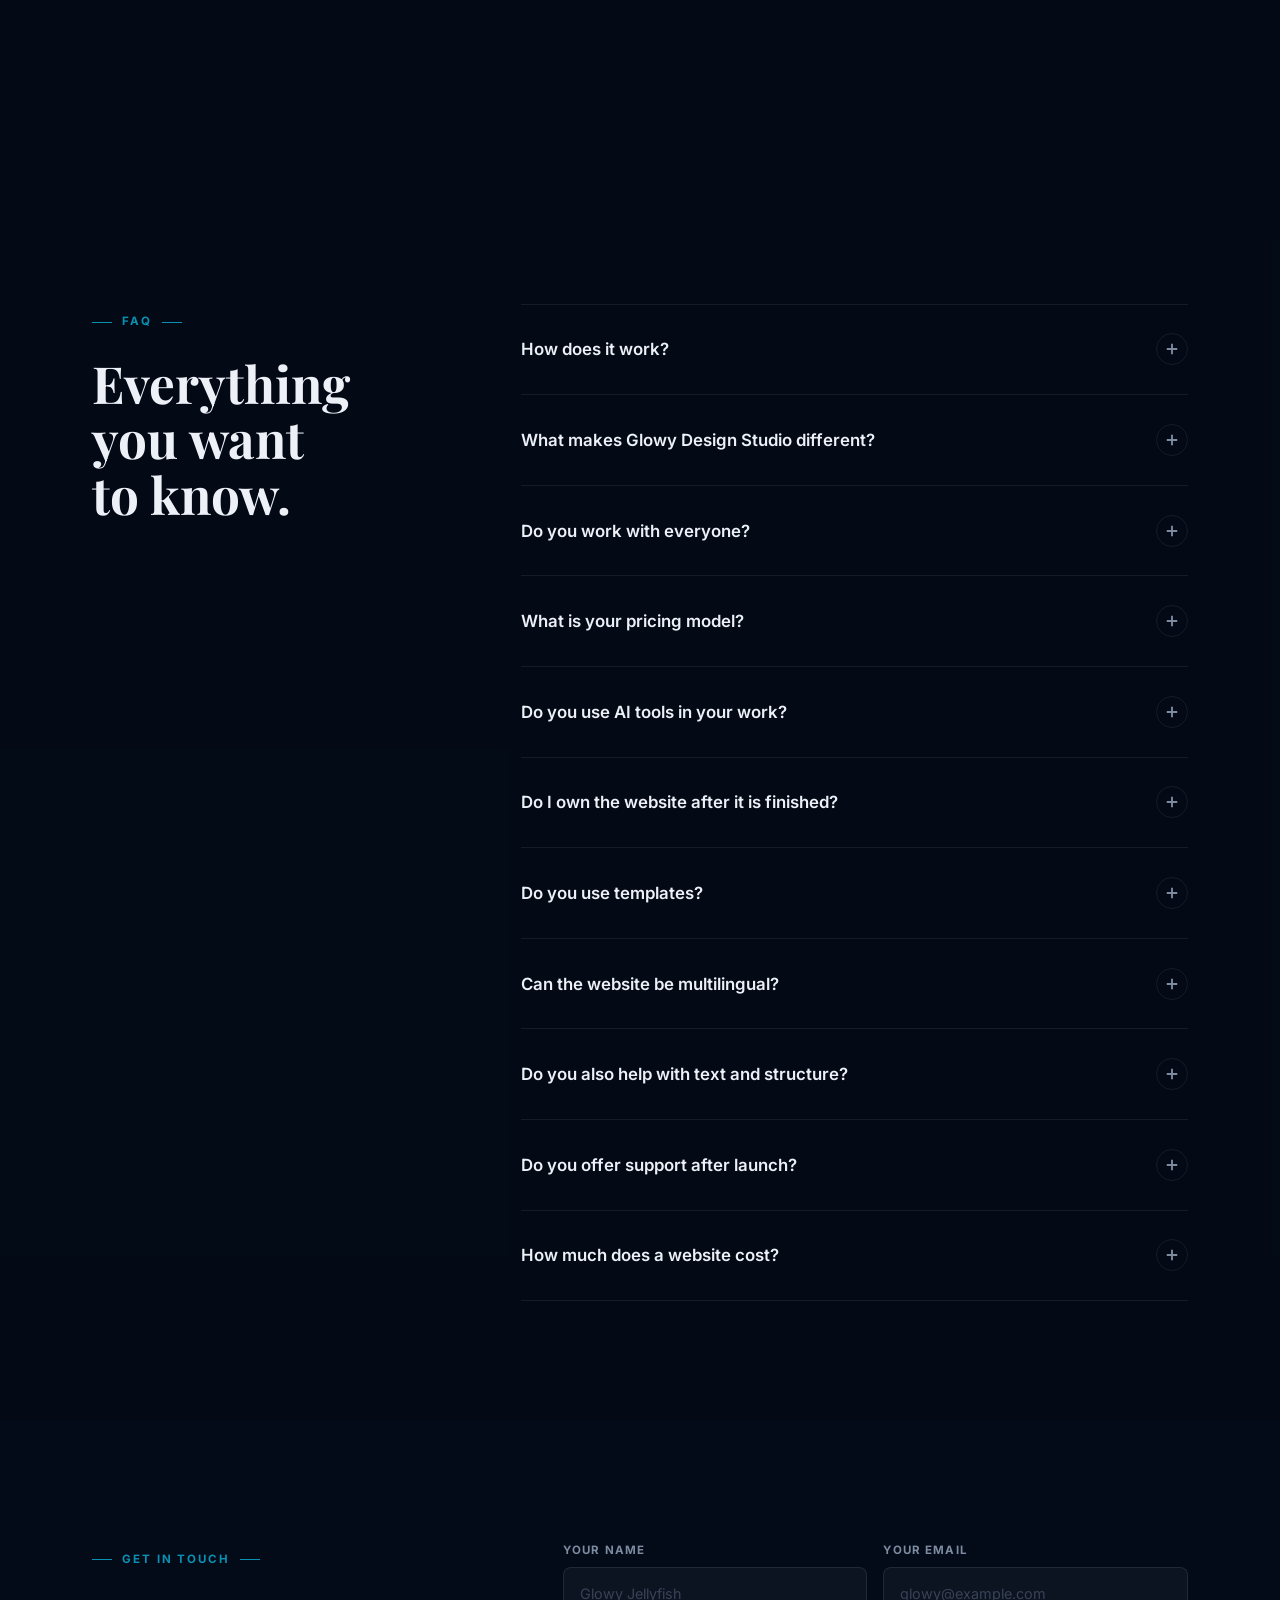
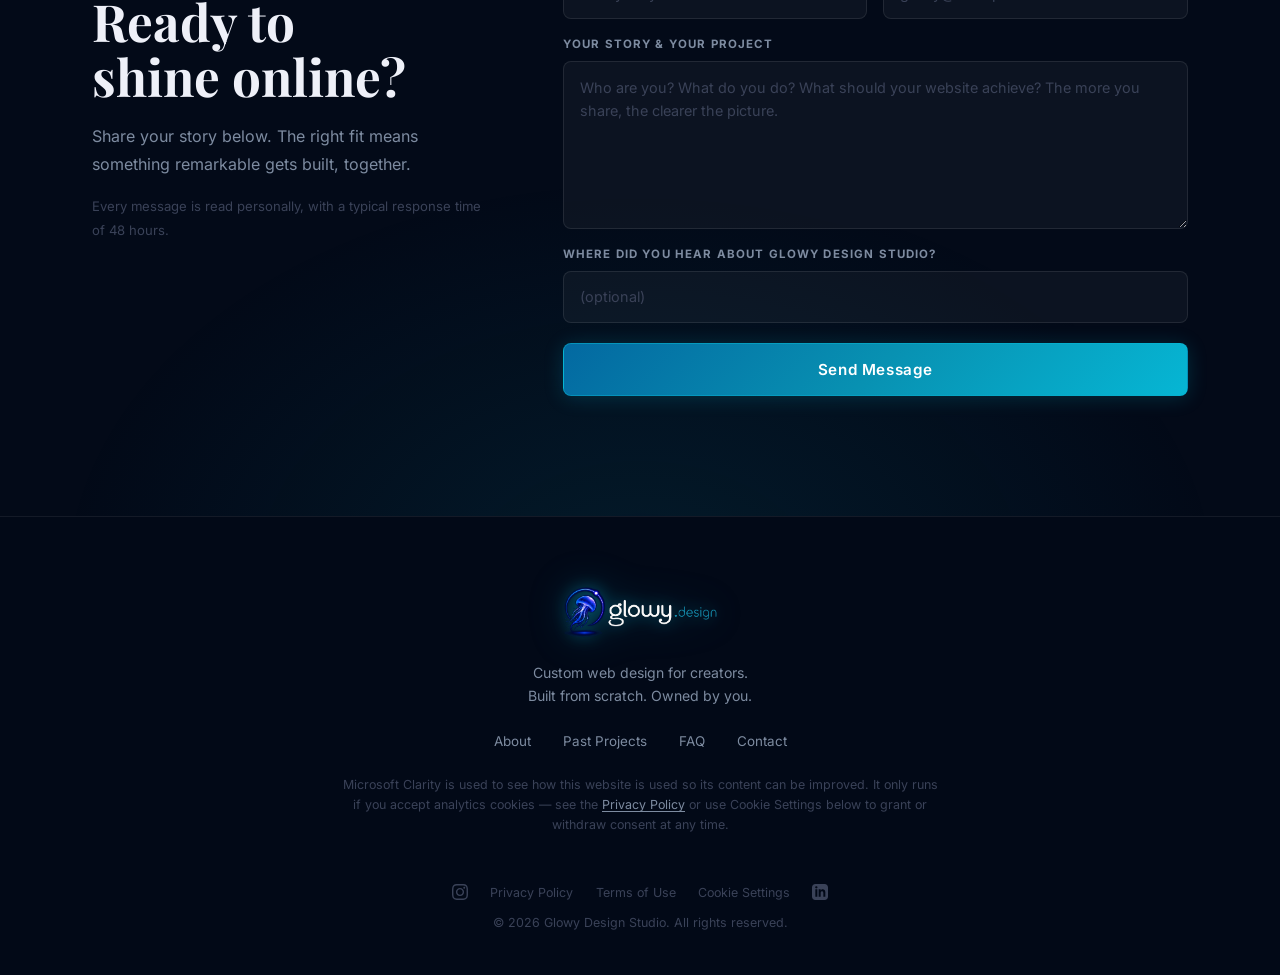
==== commit f19d0719: "commented out hsg gekkos and czech and Slovak union" ====
--- a/index.html
+++ b/index.html
@@ -256,6 +256,7 @@
           </div>
         </a>
         
+        <!--
         <a href="https://flairysky.github.io/gekkos/" target="_blank" rel="noopener" class="project-card reveal-item">
           <div class="card-bg" style="background-image:linear-gradient(rgba(0,0,0,0.2),rgba(0,0,0,0.2)),url('Assets/IcehockeyTeam.png');background-size:cover;background-position:center top;"></div>
           <div class="card-shine"></div>
@@ -266,6 +267,7 @@
             <span class="card-link">Visit Site <svg width="14" height="14" viewBox="0 0 24 24" fill="none" stroke="currentColor" stroke-width="2.5"><path d="M7 17L17 7M17 7H7M17 7v10"/></svg></span>
           </div>
         </a>
+        -->
 
         <a href="https://actorelijahknight.github.io/ActorEliah/" target="_blank" rel="noopener" class="project-card reveal-item">
           <div class="card-bg" style="background-image:linear-gradient(rgba(0,0,0,0.28),rgba(0,0,0,0.28)),url('Assets/EliahKnight.png');background-size:cover;background-position:center top;"></div>
@@ -289,6 +291,7 @@
           </div>
         </a>
 
+        <!--
         <a href="https://glowydesign.github.io/czskhsg/" target="_blank" rel="noopener" class="project-card project-card-center reveal-item">
           <div class="card-bg" style="background-image:linear-gradient(rgba(0,0,0,0.28),rgba(0,0,0,0.28)),url('Assets/CZSKHSG.png');background-size:cover;background-position:center top;"></div>
           <div class="card-shine"></div>
@@ -299,6 +302,7 @@
             <span class="card-link">Visit Site <svg width="14" height="14" viewBox="0 0 24 24" fill="none" stroke="currentColor" stroke-width="2.5"><path d="M7 17L17 7M17 7H7M17 7v10"/></svg></span>
           </div>
         </a>
+        -->
 
       </div>
     </div>
--- a/style.css
+++ b/style.css
@@ -46,7 +46,7 @@
 }
 
 *, *::before, *::after { box-sizing: border-box; margin: 0; padding: 0; }
-html { scroll-behavior: smooth; font-size: 16px; }
+html { scroll-behavior: smooth; font-size: 16px; overflow-x: hidden; }
 body {
   background: var(--bg);
   color: var(--text);
@@ -1182,7 +1182,7 @@
 #particleCanvas {
   position: fixed !important;
   top: 0 !important; left: 0 !important;
-  width: 100vw !important; height: 100vh !important;
+  width: 100% !important; height: 100% !important;
   z-index: 0;
   pointer-events: none;
 }
@@ -1309,3 +1309,11 @@
   .cookie-banner-inner { flex-direction: column; align-items: flex-start; }
   .cookie-actions { width: 100%; justify-content: flex-end; }
 }
+
+/* Firefox-only: grid item's automatic min-width:auto lets the testimonial
+   card overflow its track on narrow screens instead of shrinking. */
+@supports (-moz-appearance: none) {
+  @media (max-width: 760px) {
+    .testimonial-card { min-width: 0; }
+  }
+}
